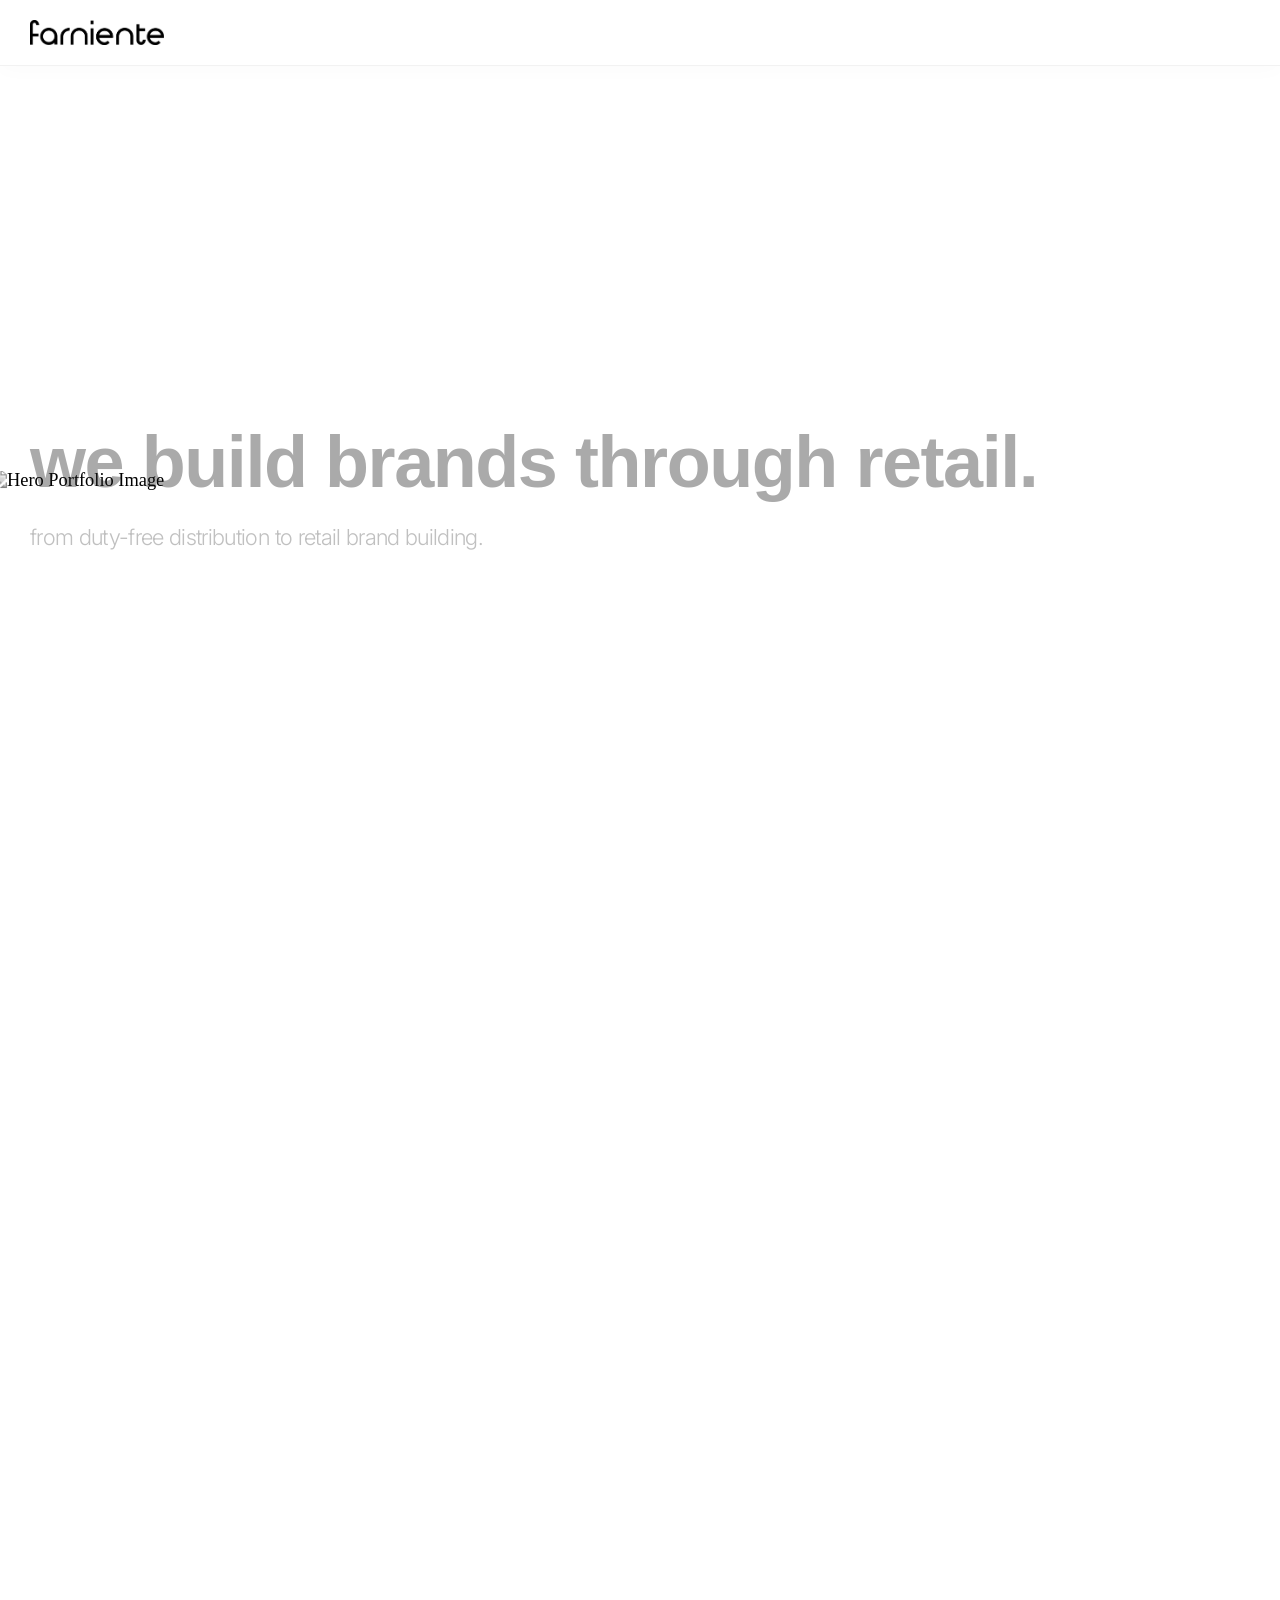
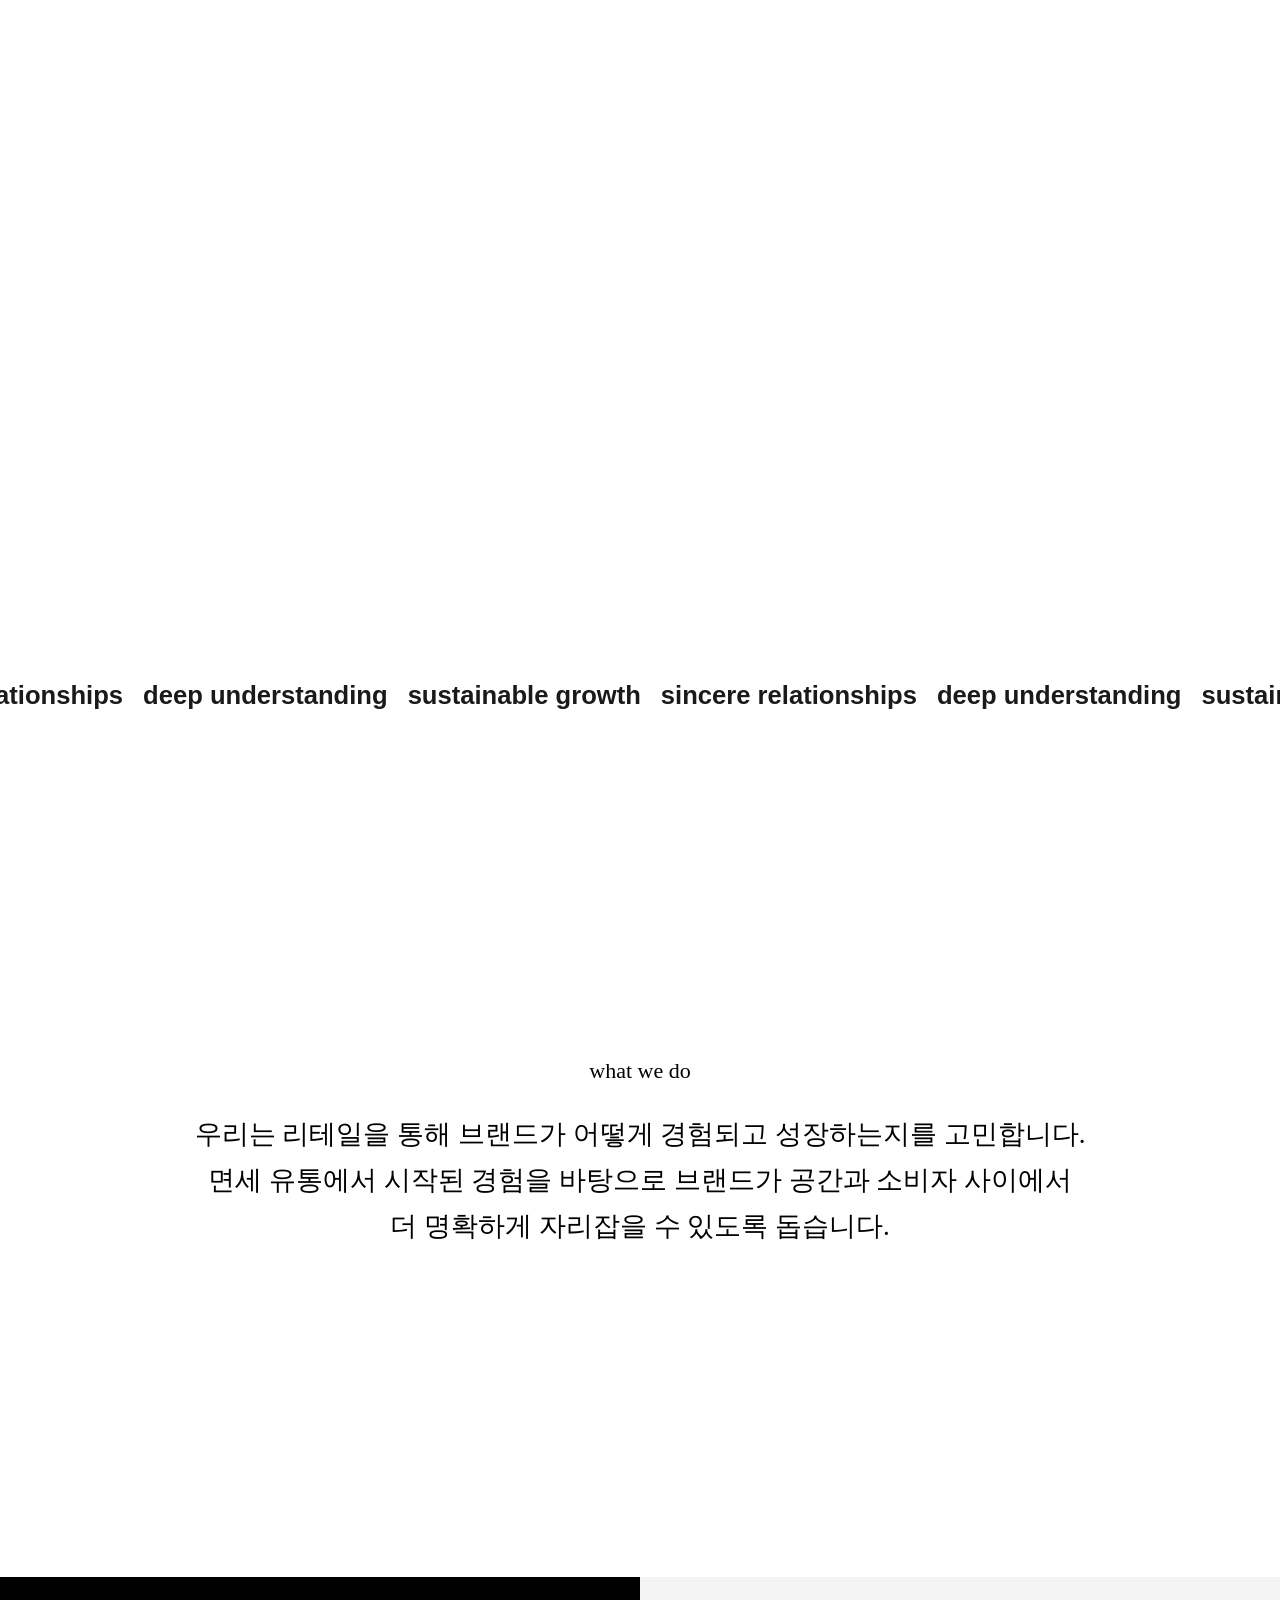
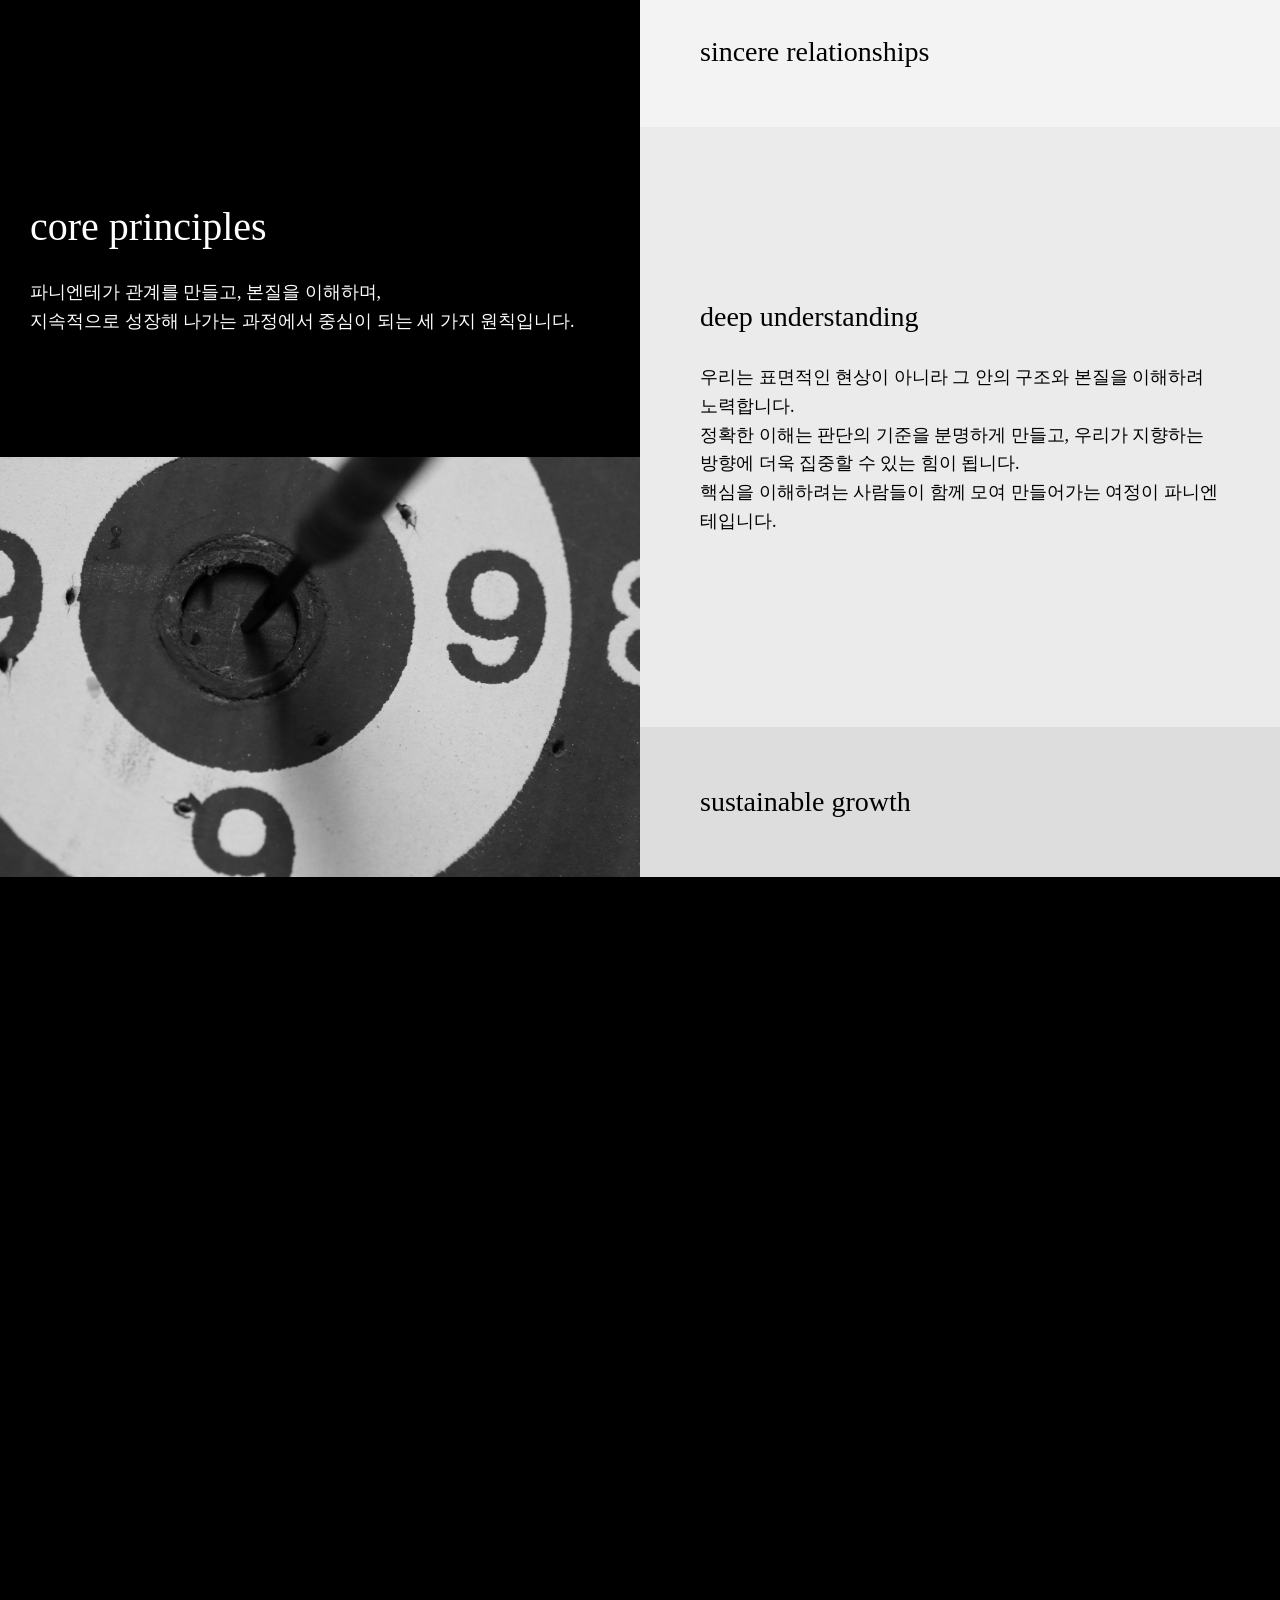
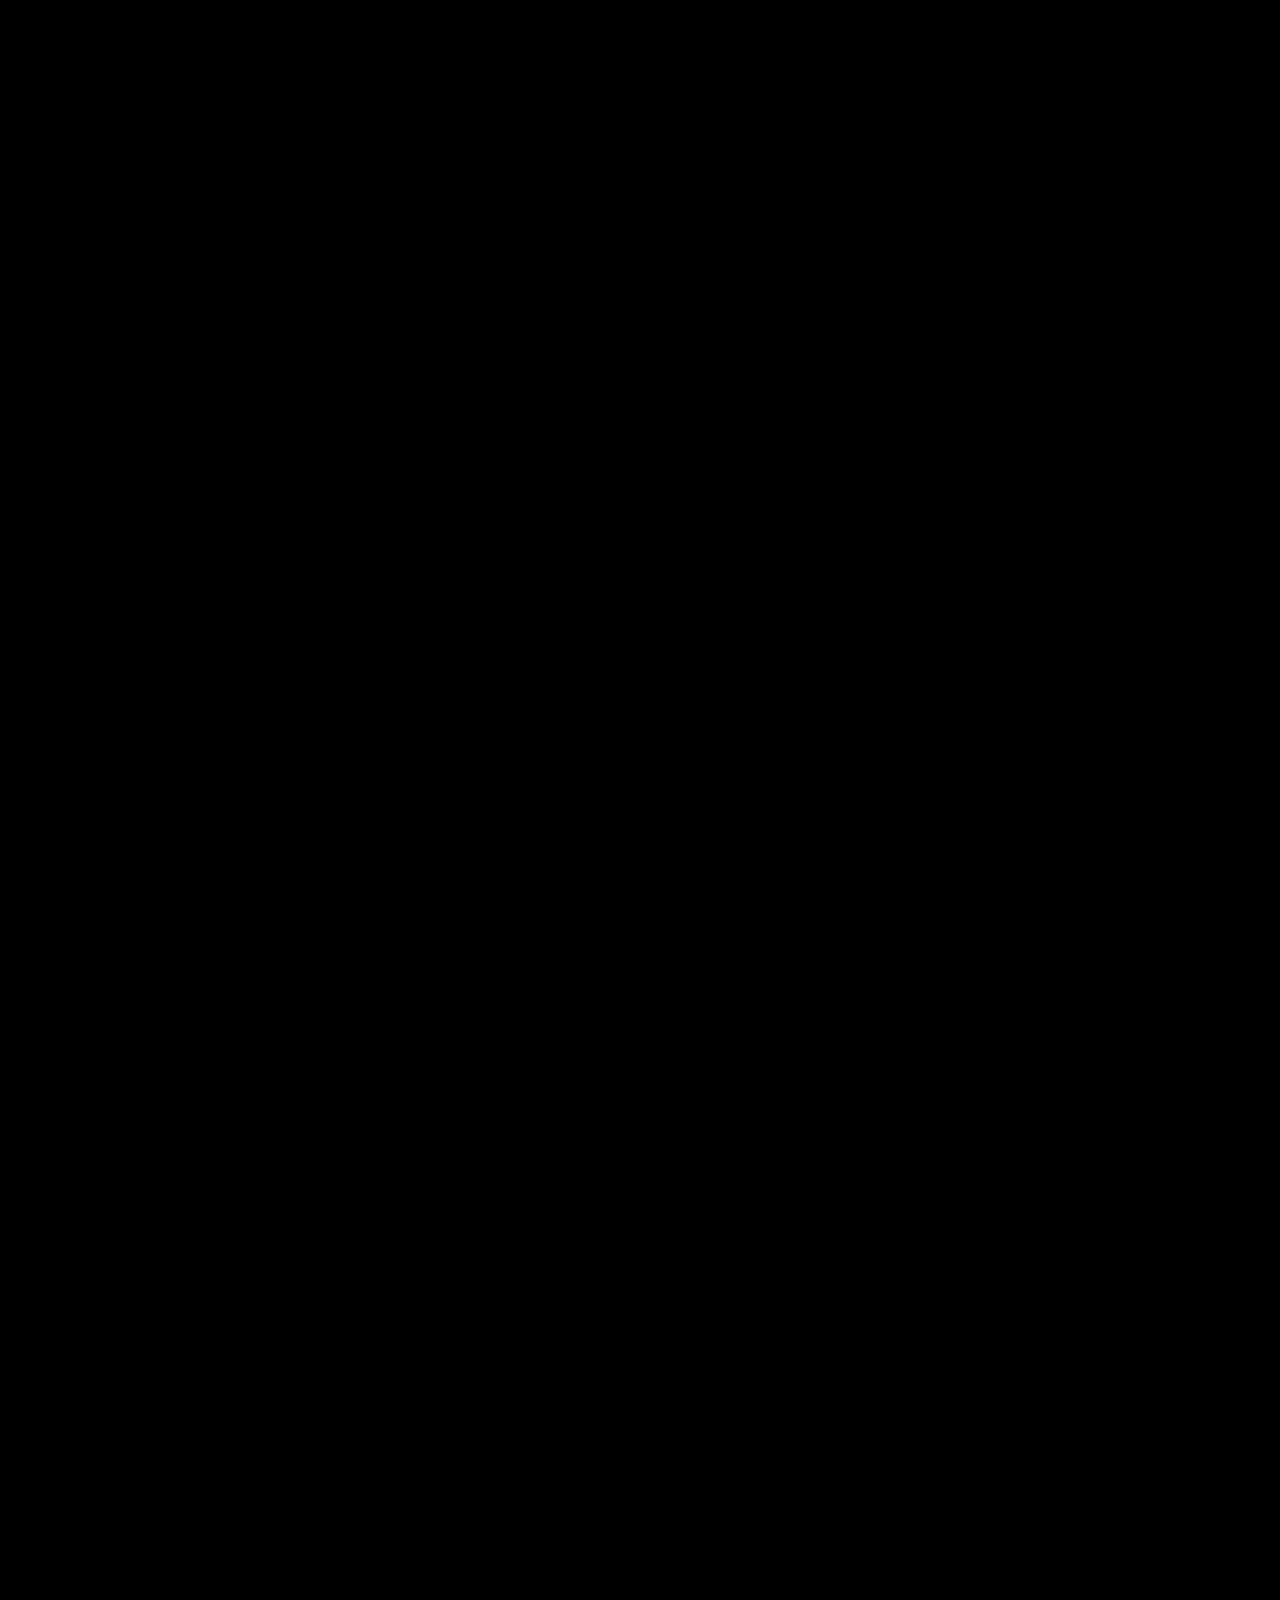
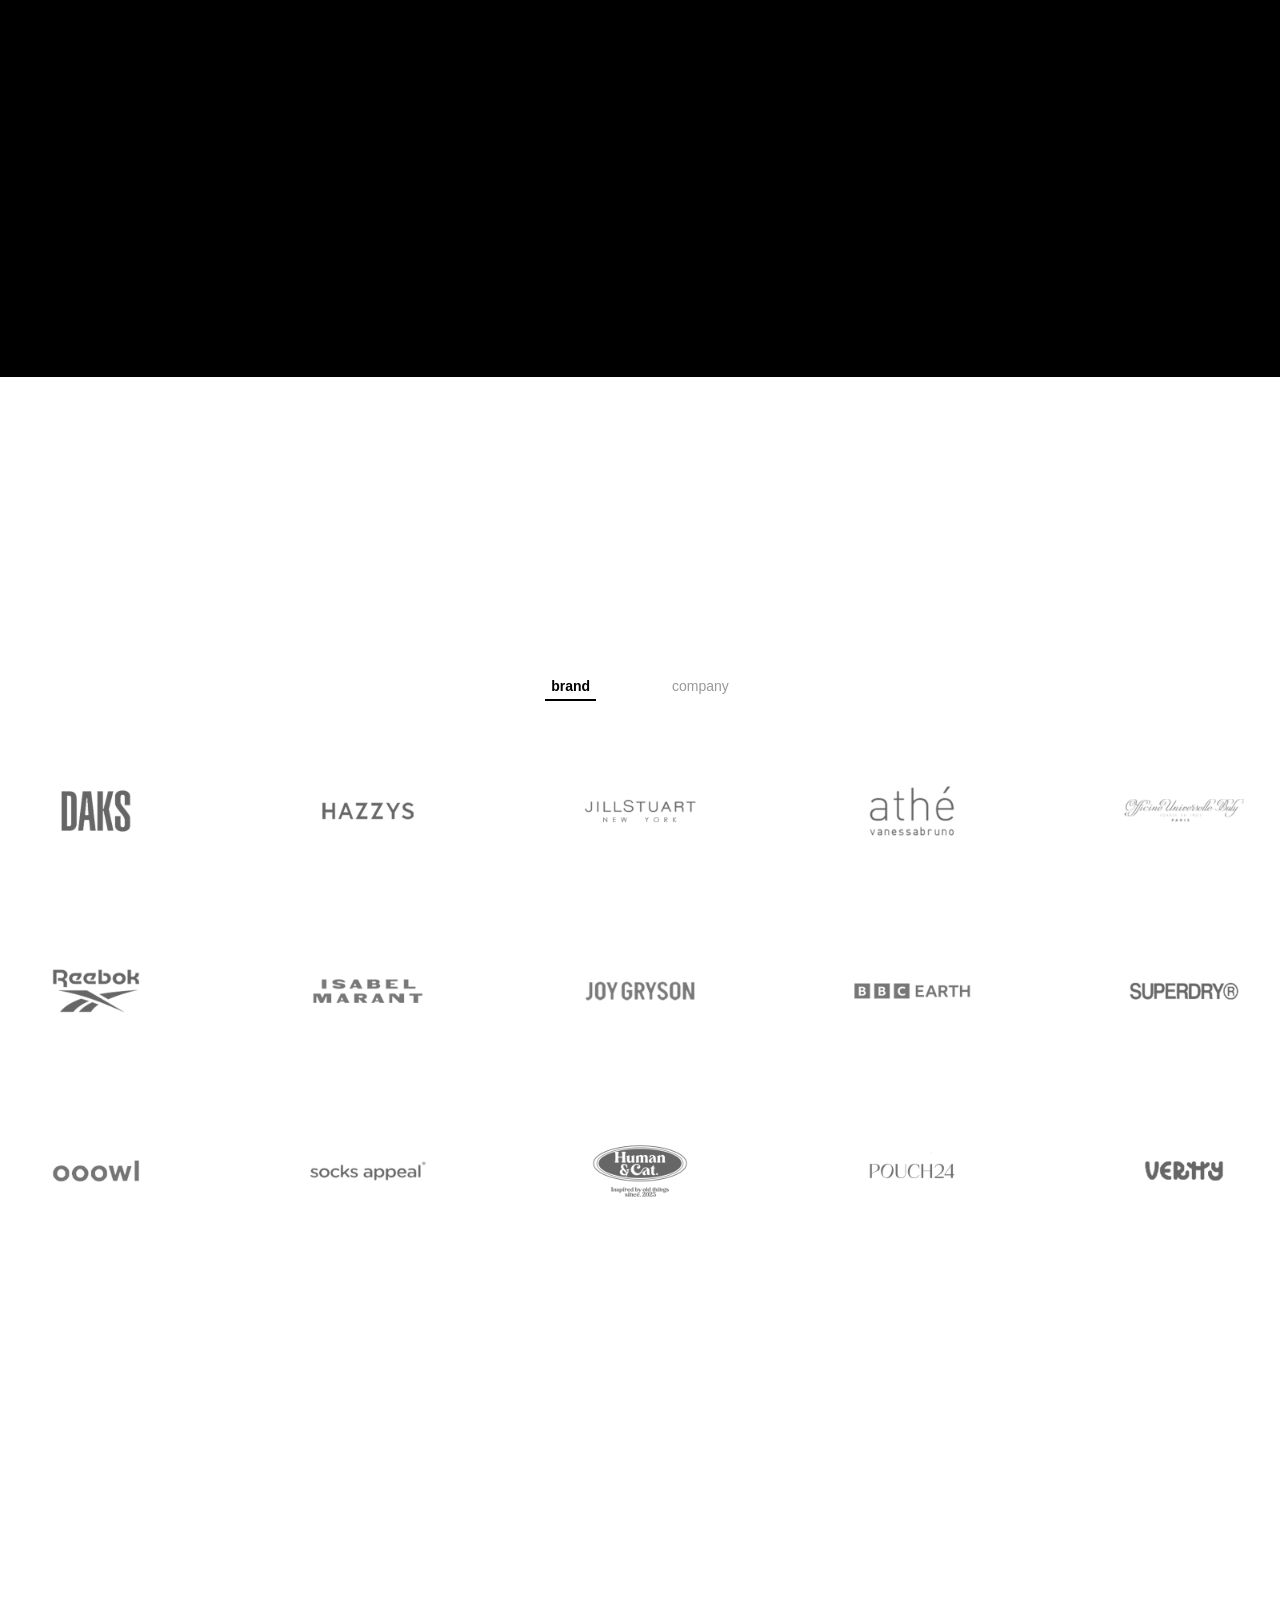
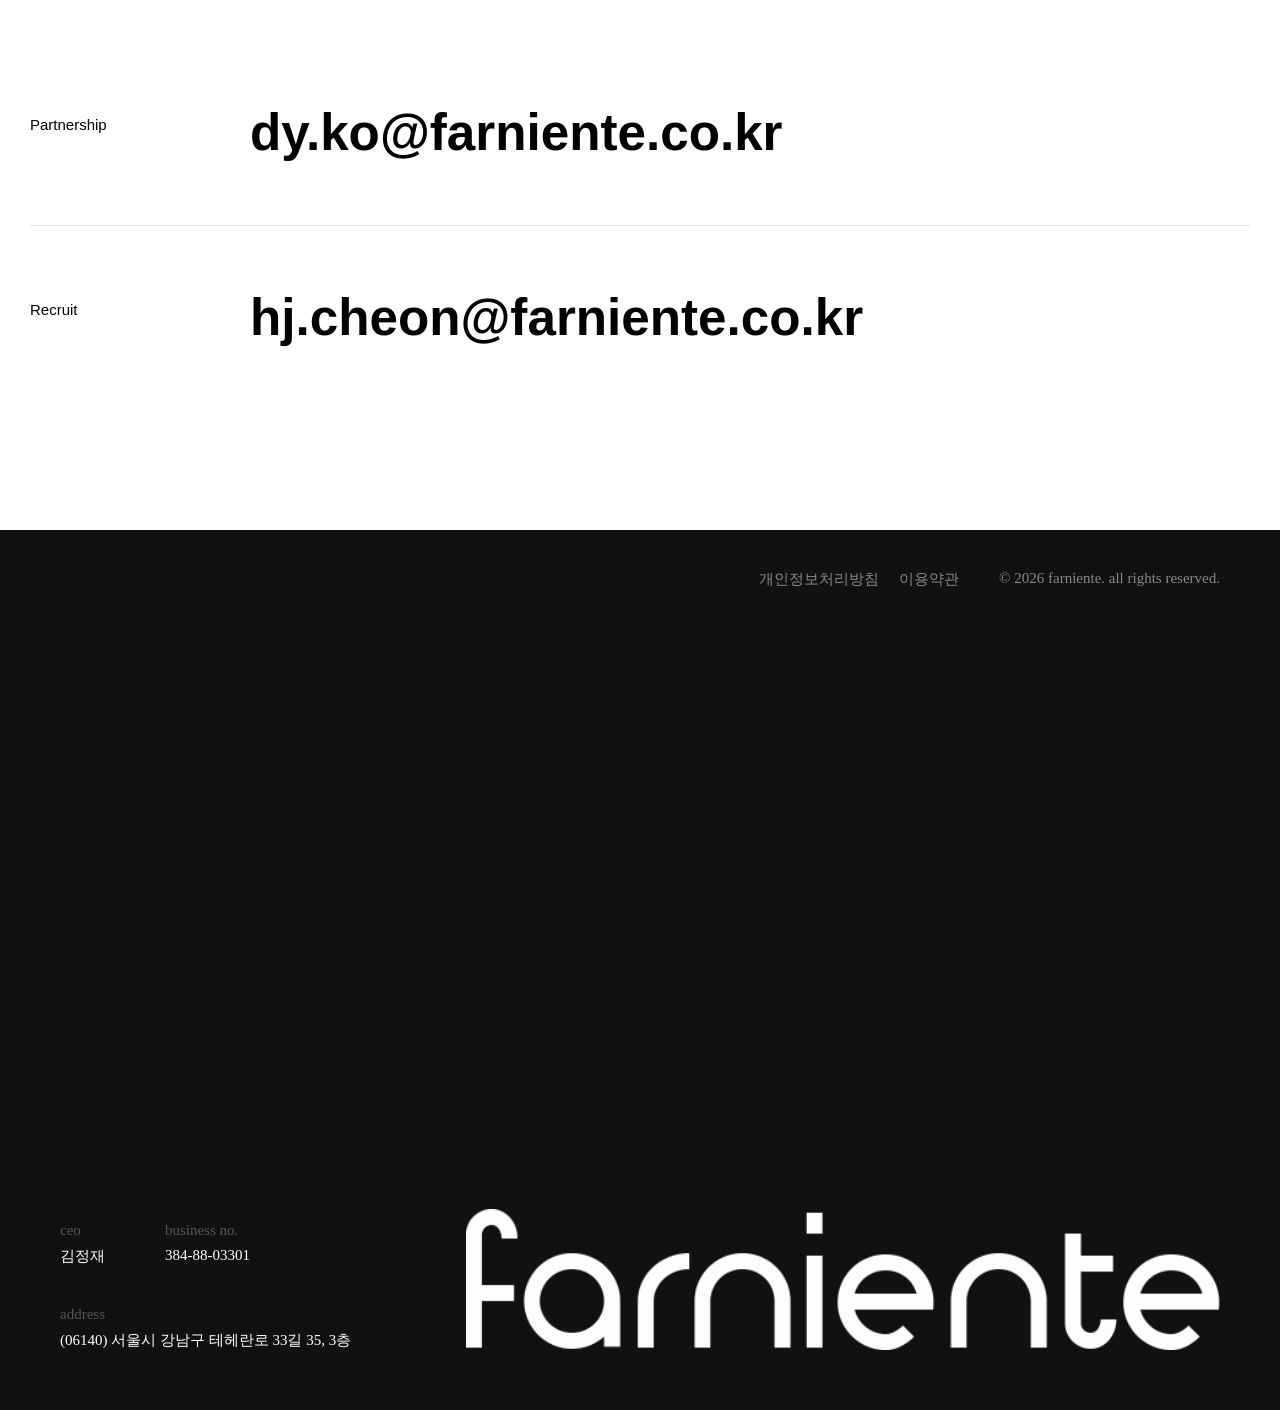
==== index.html @ 67357c7c "Add files via upload" ====
<!DOCTYPE html>
<html lang="ko">
    <head>
    <meta charset="UTF-8">
    <meta name="viewport" content="width=device-width, initial-scale=1.0">
    <title>New Project - Home</title>
    <link rel="stylesheet" href="style.css">
    <link rel="preconnect" href="https://fonts.googleapis.com">
    <link rel="preconnect" href="https://fonts.gstatic.com" crossorigin>
    <link href="https://fonts.googleapis.com/css2?family=Inter:wght@100..600&display=swap" rel="stylesheet"></head>
<body>

    <header class="main-header">
        <div class="header-inner">
            <div class="logo-area">
                <img src="logo.png" alt="Logo" class="logo-img">
            </div>
            <nav class="nav-menu">
                </nav>
        </div>
        <div class="header-bottom-line"></div>
    </header>

    <section class="hero-section">
    <div class="hero-sticky-wrapper">
        <div class="hero-text-area">
            <h1 class="hero-title">
                <span class="main-text">we build brands through retail.</span>
                <span class="sub-text">from duty-free distribution to retail brand building.</span>
            </h1>
        </div>

        <div class="hero-image-container">
            <div class="hero-image-frame">
                <img src="hero-image.1.jpg" alt="Hero Portfolio Image">
            </div>
        </div>
    </div>
</section>

<section class="vision-bridge-section">
    <div class="marquee-wrapper">
        <div class="vision-text">
            <span>sincere relationships</span>
            <span>deep understanding</span>
            <span>sustainable growth</span>
            <span>sincere relationships</span>
            <span>deep understanding</span>
            <span>sustainable growth</span>
        </div>
    </div>
</section>

<section class="whatwedo-section">
    <div class="whatwedo-inner">
        <h2 class="whatwedo-title">what we do</h2>
        <p class="whatwedo-desc">
            우리는 리테일을 통해 브랜드가 어떻게 경험되고 성장하는지를 고민합니다.<br>
            면세 유통에서 시작된 경험을 바탕으로 브랜드가 공간과 소비자 사이에서<br>
            더 명확하게 자리잡을 수 있도록 돕습니다.
        </p>
    </div>
</section>

<section class="value-section">
    <div class="value-sticky-wrapper">
        <div class="value-left">
            <div class="left-top">
                <h2 class="value-main-title">core principles</h2>
                <p class="value-main-desc">파니엔테가 관계를 만들고, 본질을 이해하며,<br>지속적으로 성장해 나가는 과정에서 중심이 되는 세 가지 원칙입니다.</p>
            </div>
            <div class="left-bottom">
                <img src="vimg01.jpg" alt="Value 01" class="value-img img-01 active">
                <img src="vimg02.jpg" alt="Value 02" class="value-img img-02">
                <img src="vimg03.jpg" alt="Value 03" class="value-img img-03">
            </div>
        </div> <div class="value-right">
            <div class="value-item item-01 active">
                <div class="card-header">
                    <span class="card-title">sincere relationships</span>
                </div>
                <div class="card-content">
                    <p class="card-desc">
                    진정성 있는 관계는 서로를 정확하게 이해할 수 있는 가장 안정적인 기반이라고 믿습니다.
                    <br>우리는 관계를 소중히 여기며, 신뢰가 자연스럽게 쌓일 수 있도록 노력합니다.
                    <br>개인과 구성원, 그리고 함께하는 모든 사람들과 진심을 다해 관계를 만들어가는 것이 파니엔테의 출발점입니다.     
                    </p>
                </div>
            </div>
            <div class="value-item item-02">
                <div class="card-header">
                    <span class="card-title">deep understanding</span>
                </div>
                <div class="card-content">
                    <p class="card-desc">
                    우리는 표면적인 현상이 아니라 그 안의 구조와 본질을 이해하려 노력합니다.
                    <br>정확한 이해는 판단의 기준을 분명하게 만들고, 우리가 지향하는 방향에 더욱 집중할 수 있는 힘이 됩니다.
                    <br>핵심을 이해하려는 사람들이 함께 모여 만들어가는 여정이 파니엔테입니다.</p>
                </div>
            </div>
            <div class="value-item item-03">
                <div class="card-header">
                    <span class="card-title">sustainable growth</span>
                </div>
                <div class="card-content">
                    <p class="card-desc"> 
                    진심을 다해 집중하는 사람들이 지속적으로 성장할 수 있는 환경을 만들어가고 있습니다.
                    <br>그렇게 쌓이는 수많은 노력과 경험들이 모여 회사의 성장을 이끌어 갑니다.
                    <br>파니엔테는 끊임없이 성장하는 작은 사회를 만들어가고 있습니다.</p>
                </div>
            </div>
        </div>
    </div>
</section>

<section class="partners-section section-container">
    <div class="partners-tabs">
        <button class="tab-btn active" data-tab="brand">brand</button>
        <button class="tab-btn" data-tab="company">company</button>
    </div>

    <div class="partners-content">
        <div class="logo-grid active" id="brand">
            <div class="logo-item"><img src="images/logo1.png" alt="logo1"></div>
            <div class="logo-item"><img src="images/logo2.png" alt="logo2"></div>
            <div class="logo-item"><img src="images/logo3.png" alt="logo3"></div>
            <div class="logo-item"><img src="images/logo4.png" alt="logo4"></div>
            <div class="logo-item"><img src="images/logo5.png" alt="logo5"></div>
            <div class="logo-item"><img src="images/logo6.png" alt="logo6"></div>
            <div class="logo-item"><img src="images/logo7.png" alt="logo7"></div>
            <div class="logo-item"><img src="images/logo8.png" alt="logo8"></div>
            <div class="logo-item"><img src="images/logo9.png" alt="logo9"></div>
            <div class="logo-item"><img src="images/logo10.png" alt="logo10"></div>
            <div class="logo-item"><img src="images/logo11.png" alt="logo11"></div>
            <div class="logo-item"><img src="images/logo12.png" alt="logo12"></div>
            <div class="logo-item"><img src="images/logo13.png" alt="logo13"></div>
            <div class="logo-item"><img src="images/logo14.png" alt="logo14"></div>
            <div class="logo-item"><img src="images/logo15.png" alt="logo15"></div>
        </div>

        <div class="logo-grid" id="company">
            <div class="logo-item"><img src="images/logo16.png" alt="logo1"></div>
            <div class="logo-item"><img src="images/logo17.png" alt="logo2"></div>
            <div class="logo-item"><img src="images/logo18.png" alt="logo3"></div>
            <div class="logo-item"><img src="images/logo19.png" alt="logo4"></div>
            <div class="logo-item"><img src="images/logo20.png" alt="logo5"></div>
            <div class="logo-item"><img src="images/logo21.png" alt="logo6"></div>
        </div>
    </div>
</section>

<section class="contact-area">
    <div class="contact-line"></div> <div class="contact-wrapper">
        <a href="mailto:dy.ko@farniente.co.kr" class="contact-item">
            <div class="contact-info">
                <span class="contact-cat">Partnership</span>
                <h2 class="contact-mail">dy.ko@farniente.co.kr</h2>
            </div>
            <span class="contact-arrow">↗</span>
        </a>

        <a href="mailto:hj.cheon@farniente.co.kr" class="contact-item">
            <div class="contact-info">
                <span class="contact-cat">Recruit</span>
                <h2 class="contact-mail">hj.cheon@farniente.co.kr</h2>
            </div>
            <span class="contact-arrow">↗</span>
        </a>
    </div>
</section>

<footer class="main-footer">
    <div class="footer-top-links">
        <div class="policy-links">
            <a href="privacy.html">개인정보처리방침</a>
            <a href="#">이용약관</a>
        </div>
        <div class="copyright">© 2026 farniente. all rights reserved.</div>
    </div>

    <div class="footer-bottom-content">
        <div class="company-info">
            <div class="info-row">
                <div class="info-item">
                    <span class="label">ceo</span>
                    <span class="value">김정재</span>
                </div>
                <div class="info-item">
                    <span class="label">business no.</span>
                    <span class="value">384-88-03301</span>
                </div>
            </div>
            <div class="info-item full">
                <span class="label">address</span>
                <span class="value">(06140) 서울시 강남구 테헤란로 33길 35, 3층</span>
            </div>
        </div>

        <div class="footer-logo-box">
            <img src="logo_white.png" alt="farniente">
        </div>
    </div>
</footer>

    <script src="script.js"></script>
</body>
</html>
---- style.css ----
@font-face {
    font-family: 'PP Neue Montreal';
    src: url('./fonts/PP_Neue_Montreal_Bold.woff2') format('woff2');
    font-style: normal;
}

:root {
    --header-height: 80px; /* 디자이너님의 상단바 실제 높이에 맞춰 조절하세요 */
}

/* 기본 설정 */
body, html {
    margin: 0;
    padding: 0;
    width: 100%;
    height: auto;
    background-color: #fff;
}

/* 상단바 전체 설정 */
.main-header {
    position: fixed;   /* 상단 고정 */
    top: 0;
    left: 0;
    width: 100%;
    z-index: 1000;
    background-color: transparent; /* 초기 상태 투명 */
}

/* 상단바 내부 정렬 */
.header-inner {
    display: flex;
    align-items: center;
    justify-content: space-between;
    padding: 20px 30px; /* 좌우 30px 여백 유지 */
    box-sizing: border-box;
}

/* 로고 배치 */
.logo-area {
    display: flex;
    align-items: center;
}

.logo-img {
    height: 25px; /* 로고 높이는 이미지에 맞춰 조절하세요 */
    display: block;
}

/* 하단 가로선 */
.header-bottom-line {
    width: 100%;
    height: 1px;
    background-color: rgba(0, 0, 0, 0.05); /* 아주 연한 선 */
}

/* 은은한 그림자 효과 */
.main-header {
    box-shadow: 0 4px 20px rgba(0, 0, 0, 0.02); /* 티 안나는 자연스러운 그림자 */
}

/* 스크롤 시 변화 (필요할 경우를 대비해 클래스만 생성) */
.main-header.scrolled {
    background-color: rgba(255, 255, 255, 0.95); /* 스크롤 시 약간 불투명하게 변하고 싶을 때 사용 */
    backdrop-filter: blur(5px); /* 뒤 배경 살짝 흐리게 */
}

/* 히어로 섹션 전체 높이 (스크롤 여유를 줌) */
.hero-section {
    height: 250vh; 
    position: relative;
    background-color: #ffffff; /* 참고 이미지와 유사한 따뜻한 베이지톤 */
}

.hero-sticky-wrapper {
    position: sticky;
    top: 0;
    height: 100vh;
    width: 100%;
    display: flex;
    flex-direction: column;
    /* 내부 요소들이 위에서부터 차곡차곡 쌓이게 합니다 */
    justify-content: flex-start; 
    padding: 0; /* 여백 때문에 비어 보일 수 있으니 일단 0으로 */
    overflow: hidden;
}

/* 문장 영역: 40% 너비, 상단바 아래 위치 */
.hero-text-area {
    position: absolute; /* 텍스트를 이미지 위에 띄웁니다 */
    top: 430px;
    left: 30px;
    width: 100%;
    z-index: 10;
}

.hero-title .main-text {
    font-family: 'PP Neue Montreal', sans-serif;
    font-size: 72px; /* 세리프는 조금 커야 맛이 납니다 */
    line-height: 1.05;
    letter-spacing: -0.02em;
    color: #1a1a1a;
   /* text-transform: uppercase;*/

}

.hero-title .main-text {
    display: block;
    font-weight: 600;
}

.hero-title .sub-text {
    font-family: 'Inter', sans-serif;
    display: block;
    font-size: 22px;
    font-weight: 300;
    line-height: 1.5;
    letter-spacing: -0.03em;
    margin-top: 20px;
    color: #555;
}

/* 이미지 컨테이너: 처음에는 아래쪽 50% 차지 */
.hero-image-container {
    width: 100%;
    height: 100vh; /* 컨테이너는 미리 100% 확보 */
    display: flex;
    align-items: flex-end; /* 이미지를 바닥에 붙여서 시작 */
    filter: grayscale(100%);
}

.hero-image-frame {
    width: 100%;
    height: 30vh; /* 시작 높이 */
    overflow: hidden;
    position: relative;
    /* 중요: 이미지가 커질 때 위로 차오르게 하기 위해 하단 고정 */
    margin-top: auto;
    transition: none; 
}

.hero-image-frame img {
    width: 100%;
    height: 100vh; /* [핵심] 이미지는 미리 100vh 높이를 가져야 프레임이 커질 때 상단이 안 빕니다 */
    object-fit: cover;
    object-position: center;
    transition: none; 
}

.vision-bridge-section {
    width: 100%;
    height: 10vh;
    display: flex;
    align-items: center;
    justify-content: center;
    background-color: #ffffff; /* 히어로 섹션과 톤을 맞춰주세요 */
    overflow: hidden;
}

.marquee-wrapper {
    width: 100%;
}

.vision-text {
    display: flex; /* 내부 span들을 가로로 나열 */
    white-space: nowrap;
    font-family: 'PP Neue Montreal', sans-serif;
    font-weight: 600;
    font-size: 2vw;
    color: #1a1a1a;
}

.vision-text span {
    padding-right: 20px; /* 문장과 문장 사이의 간격 */
}

.whatwedo-section{
    padding:300px 20px;
}

.whatwedo-inner{
    width: 100%;
    margin:0 auto;
    text-align:center;
}

.whatwedo-title{
    font-size:22px;
    font-weight: 500;
    margin-bottom: 28px;
}

.whatwedo-desc{
    font-size:27px;
    line-height:1.7;
    font-weight: 400;
}

/* 섹션 전체 높이 확보 (스크롤 할 수 있는 공간) */
.value-section {
    position: relative;
    width: 100%;
    height: 400vh; /* 스크롤 길이는 넉넉히 */
    background-color: #000;
}

.value-sticky-wrapper {
    position: sticky;
    top: 0;
    left: 0;
    width: 100%;
    height: 100vh;
    display: flex; /* 좌우 나란히 배치 */
    flex-direction: row; 
    overflow: hidden;
}

.value-left {
    width: 50%;
    height: 100%;
    display: flex;
    flex-direction: column; /* 상하 배치를 위해 column 설정 */
    padding: 0; /* 내부 영역에서 패딩을 조절하기 위해 0으로 변경 */
    background-color: #000;
    color: #fff;
}

.value-left-img {
    width: 100%;
    height: 100%;
    object-fit: cover; /* 이미지가 영역에 맞게 꽉 차도록 설정 */
    display: block;
}

.left-top {
    flex: 1; /* 상하 비율 조절 (예: 1:1) */
    display: flex;
    flex-direction: column;
    justify-content: center;
    padding: 30px; /* 기존 좌측 패딩 유지 */
    background-color: #000;
}

.left-bottom {
    flex: 1; /* 상하 비율 조절 */
    width: 100%;
    height: 100%;
    position: relative;
    overflow: hidden;
}

.value-img {
    position: absolute;
    top: 0;
    left: 0;
    width: 100%;
    height: 100%;
    object-fit: cover;
    opacity: 0; /* 기본적으로 안 보임 */
    transition: opacity 0.6s ease; /* 이미지가 바뀔 때 부드럽게 페이드 */
    filter: grayscale(100%);
}

.value-img.active {
    opacity: 1; /* 활성화된 이미지만 보임 */
}

.value-main-title{
font-size: 40px;
font-weight: 400;
margin-bottom: 10px;
position: relative;
top: 45px;
}

.value-main-desc{
    font-size: 18px;
    line-height: 1.6;
    font-weight: 400;
    position: relative;
    top: 45px;
}

.value-right {
    width: 50%;
    height: 100%;
    display: flex;
    flex-direction: column; /* 3단 쌓기 */
}

.value-item {
    flex: 1;
    display: flex;
    flex-direction: column;
    justify-content: center;
    padding: 0 60px;
    transition: flex 0.7s cubic-bezier(0.2, 1, 0.3, 1);
}

.value-item.active {
    flex: 4; /* 활성화 시 확 커짐 */
}

/* 숫자와 타이틀 가로 배치 */
.card-header {
    display: flex;
    align-items: baseline;
    gap: 15px;
}

.card-title { font-size: 28px; font-weight: 500; font-family: 'PP Neue Montreal'; }

.card-desc {
font-size: 18px;
line-height: 1.6;
font-weight: 300;
margin-top: 10px;
}

.card-content {
    opacity: 0;
    max-height: 0;
    overflow: hidden;
    transition: all 0.5s ease;
}

.value-item.active .card-content {
    opacity: 1;
    max-height: 200px;
    margin-top: 20px;
}

.item-01 { background-color: #f3F3F3; }
.item-02 { background-color: #ebebeb; }
.item-03 { background-color: #dddddd; }

/*파트너십 섹션*/
.partners-section {
    padding: 300px 0;
    text-align: center;
}

/* 탭 메뉴 스타일 */
.partners-tabs {
    margin-bottom: 60px;
    display: flex;
    justify-content: center;
    gap: 70px;
}

.tab-btn {
    background: none;
    border: none;
    font-size: 14px;
    color: #999;
    cursor: pointer;
    padding-bottom: 5px;
    border-bottom: 2px solid transparent;
    transition: all 0.3s ease;
}

.tab-btn.active {
    color: #000;
    border-bottom: 2px solid #000;
    font-weight: 600;
}

/* 로고 그리드 (1줄에 5개) */
.logo-grid {
    display: none; /* 기본 숨김 */
    grid-template-columns: repeat(5, 1fr);
    gap: 80px;
    align-items: center;
}

.logo-grid.active {
    display: grid; /* 활성화 시 노출 */
}

.logo-item {
    display: flex;
    justify-content: center;
    align-items: center;
    height: 100px;
}

.logo-item img {
    max-width: 120px;
    height: auto;
    /* 흑백 필터 적용 */
    filter: grayscale(100%);
    opacity: 0.6;
    transition: all 0.4s ease;
}

/* 마우스 올리면 컬러로 변경 */
.logo-item img:hover {
    filter: grayscale(0%);
    opacity: 1;
}


/* 문의섹션 전체 컨테이너 */
.contact-area {
    padding: 120px 30px;
    background-color: var(--bg-color);
}

.contact-wrapper {
    display: flex;
    flex-direction: column;
}

.contact-item {
    display: flex;
    align-items: center;
    padding: 60px 0;
    text-decoration: none;
    color: var(--text-color);
    position: relative;
    transition: all 0.5s cubic-bezier(0.19, 1, 0.22, 1);
}

.contact-item:first-child {
    border-bottom: 1px solid rgba(0,0,0,0.1);
}

/* 호버 시 텍스트만 살짝 오른쪽으로 밀리게 */
.contact-item:hover {
    padding-left: 40px;
}

/* 호버 시 배경색이 아래서 위로 차오르는 효과를 원하시면 추가 */
.contact-item::before {
    content: '';
    position: absolute;
    bottom: 0; left: 0; width: 100%; height: 0;
    background-color: #000;
    z-index: -1;
    transition: height 0.4s ease;
}
.contact-item:hover::before { height: 100%; }
.contact-item:hover { color: #fff; }


.contact-info {
    display: flex;
    align-items: baseline; /* 라벨과 이메일 한 줄 배치 */
    gap: 120px;
    flex-grow: 1;
}

.contact-cat {
    font-family: 'Instrument Sans', sans-serif;
    font-size: 15px;
    font-weight: 500;
    display: inline-block; /* 너비를 먹이기 위해 설정 */
    width: 100px;
    transform: translateY(-20px);
}

.contact-mail {
    font-family: 'Instrument Sans', sans-serif;
    font-size: 4vw; /* 시원한 크기 */
    font-weight: 700;
    margin: 0;
}

.contact-arrow {
    font-size: 3rem;
    font-weight: 200;
    opacity: 0;
    transition: opacity 0.3s, transform 0.3s;
}
.contact-item:hover .contact-arrow {
    opacity: 1;
    transform: translate(10px, -10px);
}


/*푸터푸터푸터*/
.main-footer {
    background-color: #111; /* 시안의 짙은 그레이/블랙 톤 */
    color: #fff;
    padding: 40px 60px 60px; /* 시안처럼 하단 여백을 많이 줌 */
    position: relative;
    z-index: 9999;
    overflow: hidden;
    display: flex;
    flex-direction: column;
    justify-content: space-between;
    min-height: 880px; /* 공간 확보 */
    box-sizing: border-box;
}

/* 1. 우측 상단 영역 */
.footer-top-links {
    display: flex;
    justify-content: flex-end; /* 오른쪽 정렬 */
    gap: 40px;
    font-size: 15px;
    color: #888;
}

.policy-links {
    display: flex;
    gap: 20px;
}

.policy-links a {
    color: #888;
    text-decoration: none;
}

/* 2. 하단 메인 영역 */
.footer-bottom-content {
    display: flex;
    justify-content: space-between;
    align-items: flex-end; /* 바닥에 딱 붙임 */
}

/* 왼쪽 정보 텍스트 */
.company-info {
    display: flex;
    flex-direction: column;
    gap: 40px;
}

.info-row {
    display: flex;
    gap: 60px;
}

.info-item {
    display: flex;
    flex-direction: column;
    gap: 8px;
}

.info-item .label {
    font-size: 15px;
    color: #555;
    text-transform: lowercase;
}

.info-item .value {
    font-size: 15px;
    font-weight: 500;
}

/* 로고 이미지 (우하단 쏠림) */
.footer-logo-box {
    width: 65%; /* 로고가 차지하는 비중 */
    text-align: right;
}

.footer-logo-box img {
    width: 100%;
    max-width: 900px; /* 로고 크기는 프로젝트에 맞춰 조절 */
    display: block;
    margin-left: auto;
}
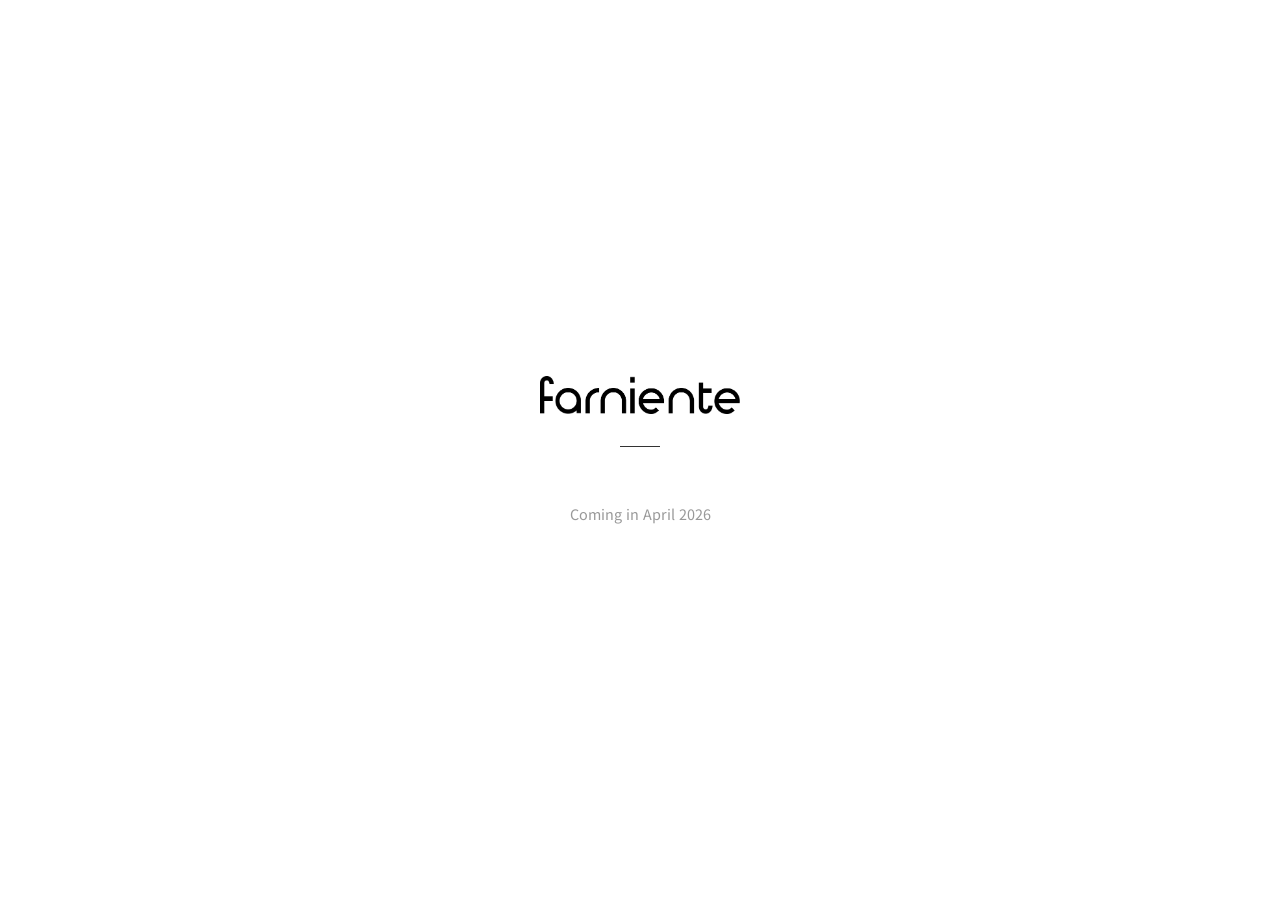
==== commit 4ec54458: "Add files via upload 리오픈화면" ====
--- a/index.html
+++ b/index.html
@@ -1,206 +1,22 @@
 <!DOCTYPE html>
 <html lang="ko">
-    <head>
+<head>
     <meta charset="UTF-8">
     <meta name="viewport" content="width=device-width, initial-scale=1.0">
-    <title>New Project - Home</title>
+    <title>Farniente | Coming Soon</title>
+    <link href="https://fonts.googleapis.com/css2?family=Noto+Sans+KR:wght@300;400&display=swap" rel="stylesheet">
     <link rel="stylesheet" href="style.css">
-    <link rel="preconnect" href="https://fonts.googleapis.com">
-    <link rel="preconnect" href="https://fonts.gstatic.com" crossorigin>
-    <link href="https://fonts.googleapis.com/css2?family=Inter:wght@100..600&display=swap" rel="stylesheet"></head>
+</head>
 <body>
 
-    <header class="main-header">
-        <div class="header-inner">
-            <div class="logo-area">
-                <img src="logo.png" alt="Logo" class="logo-img">
-            </div>
-            <nav class="nav-menu">
-                </nav>
+    <div class="container">
+        <div class="logo-wrapper">
+            <img src="logo.png" alt="Farniente Logo" class="logo-image">
         </div>
-        <div class="header-bottom-line"></div>
-    </header>
-
-    <section class="hero-section">
-    <div class="hero-sticky-wrapper">
-        <div class="hero-text-area">
-            <h1 class="hero-title">
-                <span class="main-text">we build brands through retail.</span>
-                <span class="sub-text">from duty-free distribution to retail brand building.</span>
-            </h1>
-        </div>
-
-        <div class="hero-image-container">
-            <div class="hero-image-frame">
-                <img src="hero-image.1.jpg" alt="Hero Portfolio Image">
-            </div>
-        </div>
+        
+        <div class="line"></div>
+        <div class="date">Coming in April 2026</div>
     </div>
-</section>
-
-<section class="vision-bridge-section">
-    <div class="marquee-wrapper">
-        <div class="vision-text">
-            <span>sincere relationships</span>
-            <span>deep understanding</span>
-            <span>sustainable growth</span>
-            <span>sincere relationships</span>
-            <span>deep understanding</span>
-            <span>sustainable growth</span>
-        </div>
-    </div>
-</section>
-
-<section class="whatwedo-section">
-    <div class="whatwedo-inner">
-        <h2 class="whatwedo-title">what we do</h2>
-        <p class="whatwedo-desc">
-            우리는 리테일을 통해 브랜드가 어떻게 경험되고 성장하는지를 고민합니다.<br>
-            면세 유통에서 시작된 경험을 바탕으로 브랜드가 공간과 소비자 사이에서<br>
-            더 명확하게 자리잡을 수 있도록 돕습니다.
-        </p>
-    </div>
-</section>
-
-<section class="value-section">
-    <div class="value-sticky-wrapper">
-        <div class="value-left">
-            <div class="left-top">
-                <h2 class="value-main-title">core principles</h2>
-                <p class="value-main-desc">파니엔테가 관계를 만들고, 본질을 이해하며,<br>지속적으로 성장해 나가는 과정에서 중심이 되는 세 가지 원칙입니다.</p>
-            </div>
-            <div class="left-bottom">
-                <img src="vimg01.jpg" alt="Value 01" class="value-img img-01 active">
-                <img src="vimg02.jpg" alt="Value 02" class="value-img img-02">
-                <img src="vimg03.jpg" alt="Value 03" class="value-img img-03">
-            </div>
-        </div> <div class="value-right">
-            <div class="value-item item-01 active">
-                <div class="card-header">
-                    <span class="card-title">sincere relationships</span>
-                </div>
-                <div class="card-content">
-                    <p class="card-desc">
-                    진정성 있는 관계는 서로를 정확하게 이해할 수 있는 가장 안정적인 기반이라고 믿습니다.
-                    <br>우리는 관계를 소중히 여기며, 신뢰가 자연스럽게 쌓일 수 있도록 노력합니다.
-                    <br>개인과 구성원, 그리고 함께하는 모든 사람들과 진심을 다해 관계를 만들어가는 것이 파니엔테의 출발점입니다.     
-                    </p>
-                </div>
-            </div>
-            <div class="value-item item-02">
-                <div class="card-header">
-                    <span class="card-title">deep understanding</span>
-                </div>
-                <div class="card-content">
-                    <p class="card-desc">
-                    우리는 표면적인 현상이 아니라 그 안의 구조와 본질을 이해하려 노력합니다.
-                    <br>정확한 이해는 판단의 기준을 분명하게 만들고, 우리가 지향하는 방향에 더욱 집중할 수 있는 힘이 됩니다.
-                    <br>핵심을 이해하려는 사람들이 함께 모여 만들어가는 여정이 파니엔테입니다.</p>
-                </div>
-            </div>
-            <div class="value-item item-03">
-                <div class="card-header">
-                    <span class="card-title">sustainable growth</span>
-                </div>
-                <div class="card-content">
-                    <p class="card-desc"> 
-                    진심을 다해 집중하는 사람들이 지속적으로 성장할 수 있는 환경을 만들어가고 있습니다.
-                    <br>그렇게 쌓이는 수많은 노력과 경험들이 모여 회사의 성장을 이끌어 갑니다.
-                    <br>파니엔테는 끊임없이 성장하는 작은 사회를 만들어가고 있습니다.</p>
-                </div>
-            </div>
-        </div>
-    </div>
-</section>
-
-<section class="partners-section section-container">
-    <div class="partners-tabs">
-        <button class="tab-btn active" data-tab="brand">brand</button>
-        <button class="tab-btn" data-tab="company">company</button>
-    </div>
-
-    <div class="partners-content">
-        <div class="logo-grid active" id="brand">
-            <div class="logo-item"><img src="images/logo1.png" alt="logo1"></div>
-            <div class="logo-item"><img src="images/logo2.png" alt="logo2"></div>
-            <div class="logo-item"><img src="images/logo3.png" alt="logo3"></div>
-            <div class="logo-item"><img src="images/logo4.png" alt="logo4"></div>
-            <div class="logo-item"><img src="images/logo5.png" alt="logo5"></div>
-            <div class="logo-item"><img src="images/logo6.png" alt="logo6"></div>
-            <div class="logo-item"><img src="images/logo7.png" alt="logo7"></div>
-            <div class="logo-item"><img src="images/logo8.png" alt="logo8"></div>
-            <div class="logo-item"><img src="images/logo9.png" alt="logo9"></div>
-            <div class="logo-item"><img src="images/logo10.png" alt="logo10"></div>
-            <div class="logo-item"><img src="images/logo11.png" alt="logo11"></div>
-            <div class="logo-item"><img src="images/logo12.png" alt="logo12"></div>
-            <div class="logo-item"><img src="images/logo13.png" alt="logo13"></div>
-            <div class="logo-item"><img src="images/logo14.png" alt="logo14"></div>
-            <div class="logo-item"><img src="images/logo15.png" alt="logo15"></div>
-        </div>
-
-        <div class="logo-grid" id="company">
-            <div class="logo-item"><img src="images/logo16.png" alt="logo1"></div>
-            <div class="logo-item"><img src="images/logo17.png" alt="logo2"></div>
-            <div class="logo-item"><img src="images/logo18.png" alt="logo3"></div>
-            <div class="logo-item"><img src="images/logo19.png" alt="logo4"></div>
-            <div class="logo-item"><img src="images/logo20.png" alt="logo5"></div>
-            <div class="logo-item"><img src="images/logo21.png" alt="logo6"></div>
-        </div>
-    </div>
-</section>
-
-<section class="contact-area">
-    <div class="contact-line"></div> <div class="contact-wrapper">
-        <a href="mailto:dy.ko@farniente.co.kr" class="contact-item">
-            <div class="contact-info">
-                <span class="contact-cat">Partnership</span>
-                <h2 class="contact-mail">dy.ko@farniente.co.kr</h2>
-            </div>
-            <span class="contact-arrow">↗</span>
-        </a>
-
-        <a href="mailto:hj.cheon@farniente.co.kr" class="contact-item">
-            <div class="contact-info">
-                <span class="contact-cat">Recruit</span>
-                <h2 class="contact-mail">hj.cheon@farniente.co.kr</h2>
-            </div>
-            <span class="contact-arrow">↗</span>
-        </a>
-    </div>
-</section>
-
-<footer class="main-footer">
-    <div class="footer-top-links">
-        <div class="policy-links">
-            <a href="privacy.html">개인정보처리방침</a>
-            <a href="#">이용약관</a>
-        </div>
-        <div class="copyright">© 2026 farniente. all rights reserved.</div>
-    </div>
-
-    <div class="footer-bottom-content">
-        <div class="company-info">
-            <div class="info-row">
-                <div class="info-item">
-                    <span class="label">ceo</span>
-                    <span class="value">김정재</span>
-                </div>
-                <div class="info-item">
-                    <span class="label">business no.</span>
-                    <span class="value">384-88-03301</span>
-                </div>
-            </div>
-            <div class="info-item full">
-                <span class="label">address</span>
-                <span class="value">(06140) 서울시 강남구 테헤란로 33길 35, 3층</span>
-            </div>
-        </div>
-
-        <div class="footer-logo-box">
-            <img src="logo_white.png" alt="farniente">
-        </div>
-    </div>
-</footer>
 
     <script src="script.js"></script>
 </body>
--- a/style.css
+++ b/style.css
@@ -1,562 +1,45 @@
-@font-face {
-    font-family: 'PP Neue Montreal';
-    src: url('./fonts/PP_Neue_Montreal_Bold.woff2') format('woff2');
-    font-style: normal;
-}
+/* 기본 초기화 */
+* { margin: 0; padding: 0; box-sizing: border-box; }
 
-:root {
-    --header-height: 80px; /* 디자이너님의 상단바 실제 높이에 맞춰 조절하세요 */
-}
-
-/* 기본 설정 */
-body, html {
-    margin: 0;
-    padding: 0;
-    width: 100%;
-    height: auto;
-    background-color: #fff;
-}
-
-/* 상단바 전체 설정 */
-.main-header {
-    position: fixed;   /* 상단 고정 */
-    top: 0;
-    left: 0;
-    width: 100%;
-    z-index: 1000;
-    background-color: transparent; /* 초기 상태 투명 */
-}
-
-/* 상단바 내부 정렬 */
-.header-inner {
+body {
+    background-color: #ffffff;
+    color: #333;
+    font-family: 'Noto Sans KR', sans-serif;
     display: flex;
+    justify-content: center;
     align-items: center;
-    justify-content: space-between;
-    padding: 20px 30px; /* 좌우 30px 여백 유지 */
-    box-sizing: border-box;
-}
-
-/* 로고 배치 */
-.logo-area {
-    display: flex;
-    align-items: center;
-}
-
-.logo-img {
-    height: 25px; /* 로고 높이는 이미지에 맞춰 조절하세요 */
-    display: block;
-}
-
-/* 하단 가로선 */
-.header-bottom-line {
-    width: 100%;
-    height: 1px;
-    background-color: rgba(0, 0, 0, 0.05); /* 아주 연한 선 */
-}
-
-/* 은은한 그림자 효과 */
-.main-header {
-    box-shadow: 0 4px 20px rgba(0, 0, 0, 0.02); /* 티 안나는 자연스러운 그림자 */
-}
-
-/* 스크롤 시 변화 (필요할 경우를 대비해 클래스만 생성) */
-.main-header.scrolled {
-    background-color: rgba(255, 255, 255, 0.95); /* 스크롤 시 약간 불투명하게 변하고 싶을 때 사용 */
-    backdrop-filter: blur(5px); /* 뒤 배경 살짝 흐리게 */
-}
-
-/* 히어로 섹션 전체 높이 (스크롤 여유를 줌) */
-.hero-section {
-    height: 250vh; 
-    position: relative;
-    background-color: #ffffff; /* 참고 이미지와 유사한 따뜻한 베이지톤 */
-}
-
-.hero-sticky-wrapper {
-    position: sticky;
-    top: 0;
     height: 100vh;
-    width: 100%;
-    display: flex;
-    flex-direction: column;
-    /* 내부 요소들이 위에서부터 차곡차곡 쌓이게 합니다 */
-    justify-content: flex-start; 
-    padding: 0; /* 여백 때문에 비어 보일 수 있으니 일단 0으로 */
     overflow: hidden;
 }
 
-/* 문장 영역: 40% 너비, 상단바 아래 위치 */
-.hero-text-area {
-    position: absolute; /* 텍스트를 이미지 위에 띄웁니다 */
-    top: 430px;
-    left: 30px;
-    width: 100%;
-    z-index: 10;
+.container {
+    text-align: center;
+    padding: 20px;
 }
 
-.hero-title .main-text {
-    font-family: 'PP Neue Montreal', sans-serif;
-    font-size: 72px; /* 세리프는 조금 커야 맛이 납니다 */
-    line-height: 1.05;
-    letter-spacing: -0.02em;
-    color: #1a1a1a;
-   /* text-transform: uppercase;*/
-
+/* 로고 스타일 */
+.logo-wrapper {
+    margin-bottom: 2rem;
 }
 
-.hero-title .main-text {
+.logo-image {
+    max-width: 200px; /* 로고 크기가 작으면 이 숫자를 키우세요 */
+    height: auto;
     display: block;
-    font-weight: 600;
+    margin: 0 auto;
 }
 
-.hero-title .sub-text {
-    font-family: 'Inter', sans-serif;
-    display: block;
-    font-size: 22px;
-    font-weight: 300;
-    line-height: 1.5;
-    letter-spacing: -0.03em;
-    margin-top: 20px;
-    color: #555;
+/* 중앙 선 */
+.line {
+    width: 40px;
+    height: 1px;
+    background-color: #333;
+    margin: 0 auto 2.5rem;
 }
 
-/* 이미지 컨테이너: 처음에는 아래쪽 50% 차지 */
-.hero-image-container {
-    width: 100%;
-    height: 100vh; /* 컨테이너는 미리 100% 확보 */
-    display: flex;
-    align-items: flex-end; /* 이미지를 바닥에 붙여서 시작 */
-    filter: grayscale(100%);
-}
-
-.hero-image-frame {
-    width: 100%;
-    height: 30vh; /* 시작 높이 */
-    overflow: hidden;
-    position: relative;
-    /* 중요: 이미지가 커질 때 위로 차오르게 하기 위해 하단 고정 */
-    margin-top: auto;
-    transition: none; 
-}
-
-.hero-image-frame img {
-    width: 100%;
-    height: 100vh; /* [핵심] 이미지는 미리 100vh 높이를 가져야 프레임이 커질 때 상단이 안 빕니다 */
-    object-fit: cover;
-    object-position: center;
-    transition: none; 
-}
-
-.vision-bridge-section {
-    width: 100%;
-    height: 10vh;
-    display: flex;
-    align-items: center;
-    justify-content: center;
-    background-color: #ffffff; /* 히어로 섹션과 톤을 맞춰주세요 */
-    overflow: hidden;
-}
-
-.marquee-wrapper {
-    width: 100%;
-}
-
-.vision-text {
-    display: flex; /* 내부 span들을 가로로 나열 */
-    white-space: nowrap;
-    font-family: 'PP Neue Montreal', sans-serif;
-    font-weight: 600;
-    font-size: 2vw;
-    color: #1a1a1a;
-}
-
-.vision-text span {
-    padding-right: 20px; /* 문장과 문장 사이의 간격 */
-}
-
-.whatwedo-section{
-    padding:300px 20px;
-}
-
-.whatwedo-inner{
-    width: 100%;
-    margin:0 auto;
-    text-align:center;
-}
-
-.whatwedo-title{
-    font-size:22px;
-    font-weight: 500;
-    margin-bottom: 28px;
-}
-
-.whatwedo-desc{
-    font-size:27px;
-    line-height:1.7;
-    font-weight: 400;
-}
-
-/* 섹션 전체 높이 확보 (스크롤 할 수 있는 공간) */
-.value-section {
-    position: relative;
-    width: 100%;
-    height: 400vh; /* 스크롤 길이는 넉넉히 */
-    background-color: #000;
-}
-
-.value-sticky-wrapper {
-    position: sticky;
-    top: 0;
-    left: 0;
-    width: 100%;
-    height: 100vh;
-    display: flex; /* 좌우 나란히 배치 */
-    flex-direction: row; 
-    overflow: hidden;
-}
-
-.value-left {
-    width: 50%;
-    height: 100%;
-    display: flex;
-    flex-direction: column; /* 상하 배치를 위해 column 설정 */
-    padding: 0; /* 내부 영역에서 패딩을 조절하기 위해 0으로 변경 */
-    background-color: #000;
-    color: #fff;
-}
-
-.value-left-img {
-    width: 100%;
-    height: 100%;
-    object-fit: cover; /* 이미지가 영역에 맞게 꽉 차도록 설정 */
-    display: block;
-}
-
-.left-top {
-    flex: 1; /* 상하 비율 조절 (예: 1:1) */
-    display: flex;
-    flex-direction: column;
-    justify-content: center;
-    padding: 30px; /* 기존 좌측 패딩 유지 */
-    background-color: #000;
-}
-
-.left-bottom {
-    flex: 1; /* 상하 비율 조절 */
-    width: 100%;
-    height: 100%;
-    position: relative;
-    overflow: hidden;
-}
-
-.value-img {
-    position: absolute;
-    top: 0;
-    left: 0;
-    width: 100%;
-    height: 100%;
-    object-fit: cover;
-    opacity: 0; /* 기본적으로 안 보임 */
-    transition: opacity 0.6s ease; /* 이미지가 바뀔 때 부드럽게 페이드 */
-    filter: grayscale(100%);
-}
-
-.value-img.active {
-    opacity: 1; /* 활성화된 이미지만 보임 */
-}
-
-.value-main-title{
-font-size: 40px;
-font-weight: 400;
-margin-bottom: 10px;
-position: relative;
-top: 45px;
-}
-
-.value-main-desc{
-    font-size: 18px;
-    line-height: 1.6;
-    font-weight: 400;
-    position: relative;
-    top: 45px;
-}
-
-.value-right {
-    width: 50%;
-    height: 100%;
-    display: flex;
-    flex-direction: column; /* 3단 쌓기 */
-}
-
-.value-item {
-    flex: 1;
-    display: flex;
-    flex-direction: column;
-    justify-content: center;
-    padding: 0 60px;
-    transition: flex 0.7s cubic-bezier(0.2, 1, 0.3, 1);
-}
-
-.value-item.active {
-    flex: 4; /* 활성화 시 확 커짐 */
-}
-
-/* 숫자와 타이틀 가로 배치 */
-.card-header {
-    display: flex;
-    align-items: baseline;
-    gap: 15px;
-}
-
-.card-title { font-size: 28px; font-weight: 500; font-family: 'PP Neue Montreal'; }
-
-.card-desc {
-font-size: 18px;
-line-height: 1.6;
-font-weight: 300;
-margin-top: 10px;
-}
-
-.card-content {
-    opacity: 0;
-    max-height: 0;
-    overflow: hidden;
-    transition: all 0.5s ease;
-}
-
-.value-item.active .card-content {
-    opacity: 1;
-    max-height: 200px;
-    margin-top: 20px;
-}
-
-.item-01 { background-color: #f3F3F3; }
-.item-02 { background-color: #ebebeb; }
-.item-03 { background-color: #dddddd; }
-
-/*파트너십 섹션*/
-.partners-section {
-    padding: 300px 0;
-    text-align: center;
-}
-
-/* 탭 메뉴 스타일 */
-.partners-tabs {
-    margin-bottom: 60px;
-    display: flex;
-    justify-content: center;
-    gap: 70px;
-}
-
-.tab-btn {
-    background: none;
-    border: none;
-    font-size: 14px;
+/* 하단 날짜 */
+.date {
+    margin-top: 3.5rem;
+    font-size: 0.9rem;
     color: #999;
-    cursor: pointer;
-    padding-bottom: 5px;
-    border-bottom: 2px solid transparent;
-    transition: all 0.3s ease;
-}
-
-.tab-btn.active {
-    color: #000;
-    border-bottom: 2px solid #000;
-    font-weight: 600;
-}
-
-/* 로고 그리드 (1줄에 5개) */
-.logo-grid {
-    display: none; /* 기본 숨김 */
-    grid-template-columns: repeat(5, 1fr);
-    gap: 80px;
-    align-items: center;
-}
-
-.logo-grid.active {
-    display: grid; /* 활성화 시 노출 */
-}
-
-.logo-item {
-    display: flex;
-    justify-content: center;
-    align-items: center;
-    height: 100px;
-}
-
-.logo-item img {
-    max-width: 120px;
-    height: auto;
-    /* 흑백 필터 적용 */
-    filter: grayscale(100%);
-    opacity: 0.6;
-    transition: all 0.4s ease;
-}
-
-/* 마우스 올리면 컬러로 변경 */
-.logo-item img:hover {
-    filter: grayscale(0%);
-    opacity: 1;
-}
-
-
-/* 문의섹션 전체 컨테이너 */
-.contact-area {
-    padding: 120px 30px;
-    background-color: var(--bg-color);
-}
-
-.contact-wrapper {
-    display: flex;
-    flex-direction: column;
-}
-
-.contact-item {
-    display: flex;
-    align-items: center;
-    padding: 60px 0;
-    text-decoration: none;
-    color: var(--text-color);
-    position: relative;
-    transition: all 0.5s cubic-bezier(0.19, 1, 0.22, 1);
-}
-
-.contact-item:first-child {
-    border-bottom: 1px solid rgba(0,0,0,0.1);
-}
-
-/* 호버 시 텍스트만 살짝 오른쪽으로 밀리게 */
-.contact-item:hover {
-    padding-left: 40px;
-}
-
-/* 호버 시 배경색이 아래서 위로 차오르는 효과를 원하시면 추가 */
-.contact-item::before {
-    content: '';
-    position: absolute;
-    bottom: 0; left: 0; width: 100%; height: 0;
-    background-color: #000;
-    z-index: -1;
-    transition: height 0.4s ease;
-}
-.contact-item:hover::before { height: 100%; }
-.contact-item:hover { color: #fff; }
-
-
-.contact-info {
-    display: flex;
-    align-items: baseline; /* 라벨과 이메일 한 줄 배치 */
-    gap: 120px;
-    flex-grow: 1;
-}
-
-.contact-cat {
-    font-family: 'Instrument Sans', sans-serif;
-    font-size: 15px;
-    font-weight: 500;
-    display: inline-block; /* 너비를 먹이기 위해 설정 */
-    width: 100px;
-    transform: translateY(-20px);
-}
-
-.contact-mail {
-    font-family: 'Instrument Sans', sans-serif;
-    font-size: 4vw; /* 시원한 크기 */
-    font-weight: 700;
-    margin: 0;
-}
-
-.contact-arrow {
-    font-size: 3rem;
-    font-weight: 200;
-    opacity: 0;
-    transition: opacity 0.3s, transform 0.3s;
-}
-.contact-item:hover .contact-arrow {
-    opacity: 1;
-    transform: translate(10px, -10px);
-}
-
-
-/*푸터푸터푸터*/
-.main-footer {
-    background-color: #111; /* 시안의 짙은 그레이/블랙 톤 */
-    color: #fff;
-    padding: 40px 60px 60px; /* 시안처럼 하단 여백을 많이 줌 */
-    position: relative;
-    z-index: 9999;
-    overflow: hidden;
-    display: flex;
-    flex-direction: column;
-    justify-content: space-between;
-    min-height: 880px; /* 공간 확보 */
-    box-sizing: border-box;
-}
-
-/* 1. 우측 상단 영역 */
-.footer-top-links {
-    display: flex;
-    justify-content: flex-end; /* 오른쪽 정렬 */
-    gap: 40px;
-    font-size: 15px;
-    color: #888;
-}
-
-.policy-links {
-    display: flex;
-    gap: 20px;
-}
-
-.policy-links a {
-    color: #888;
-    text-decoration: none;
-}
-
-/* 2. 하단 메인 영역 */
-.footer-bottom-content {
-    display: flex;
-    justify-content: space-between;
-    align-items: flex-end; /* 바닥에 딱 붙임 */
-}
-
-/* 왼쪽 정보 텍스트 */
-.company-info {
-    display: flex;
-    flex-direction: column;
-    gap: 40px;
-}
-
-.info-row {
-    display: flex;
-    gap: 60px;
-}
-
-.info-item {
-    display: flex;
-    flex-direction: column;
-    gap: 8px;
-}
-
-.info-item .label {
-    font-size: 15px;
-    color: #555;
-    text-transform: lowercase;
-}
-
-.info-item .value {
-    font-size: 15px;
-    font-weight: 500;
-}
-
-/* 로고 이미지 (우하단 쏠림) */
-.footer-logo-box {
-    width: 65%; /* 로고가 차지하는 비중 */
-    text-align: right;
-}
-
-.footer-logo-box img {
-    width: 100%;
-    max-width: 900px; /* 로고 크기는 프로젝트에 맞춰 조절 */
-    display: block;
-    margin-left: auto;
 }
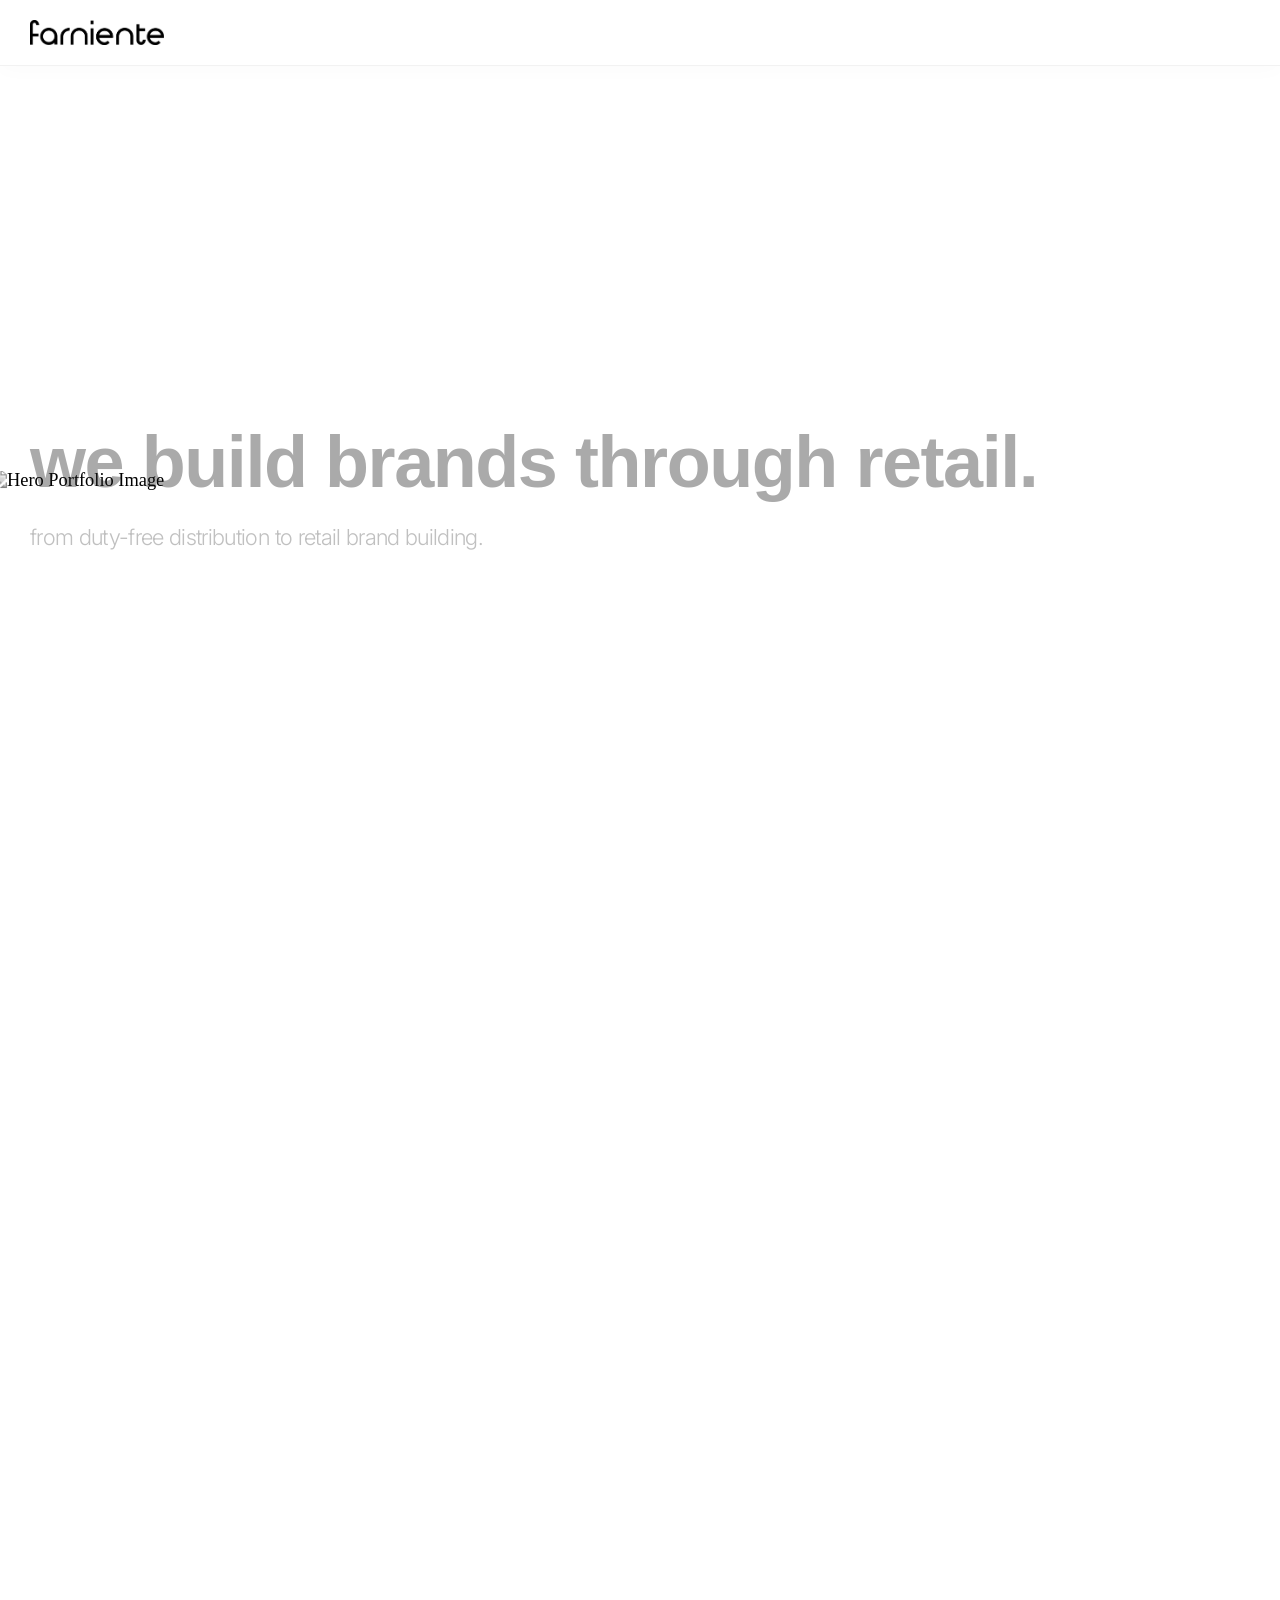
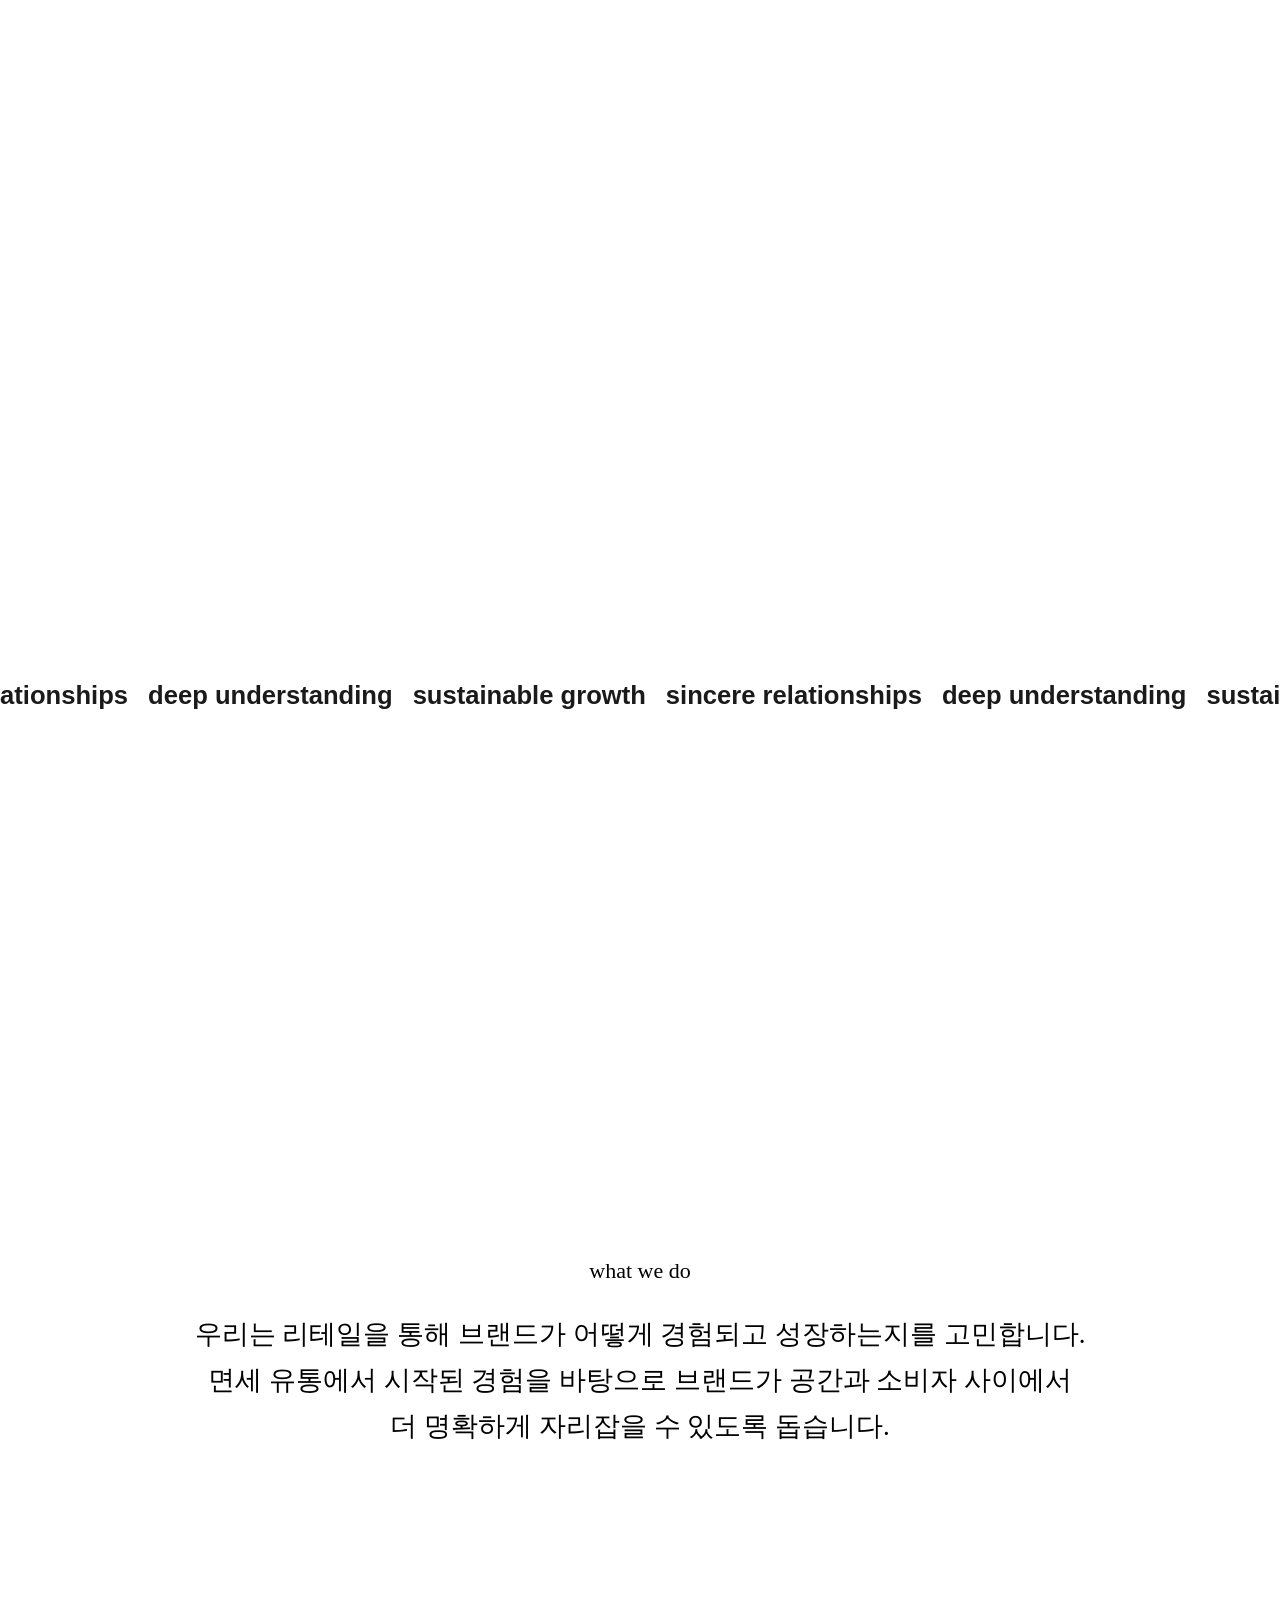
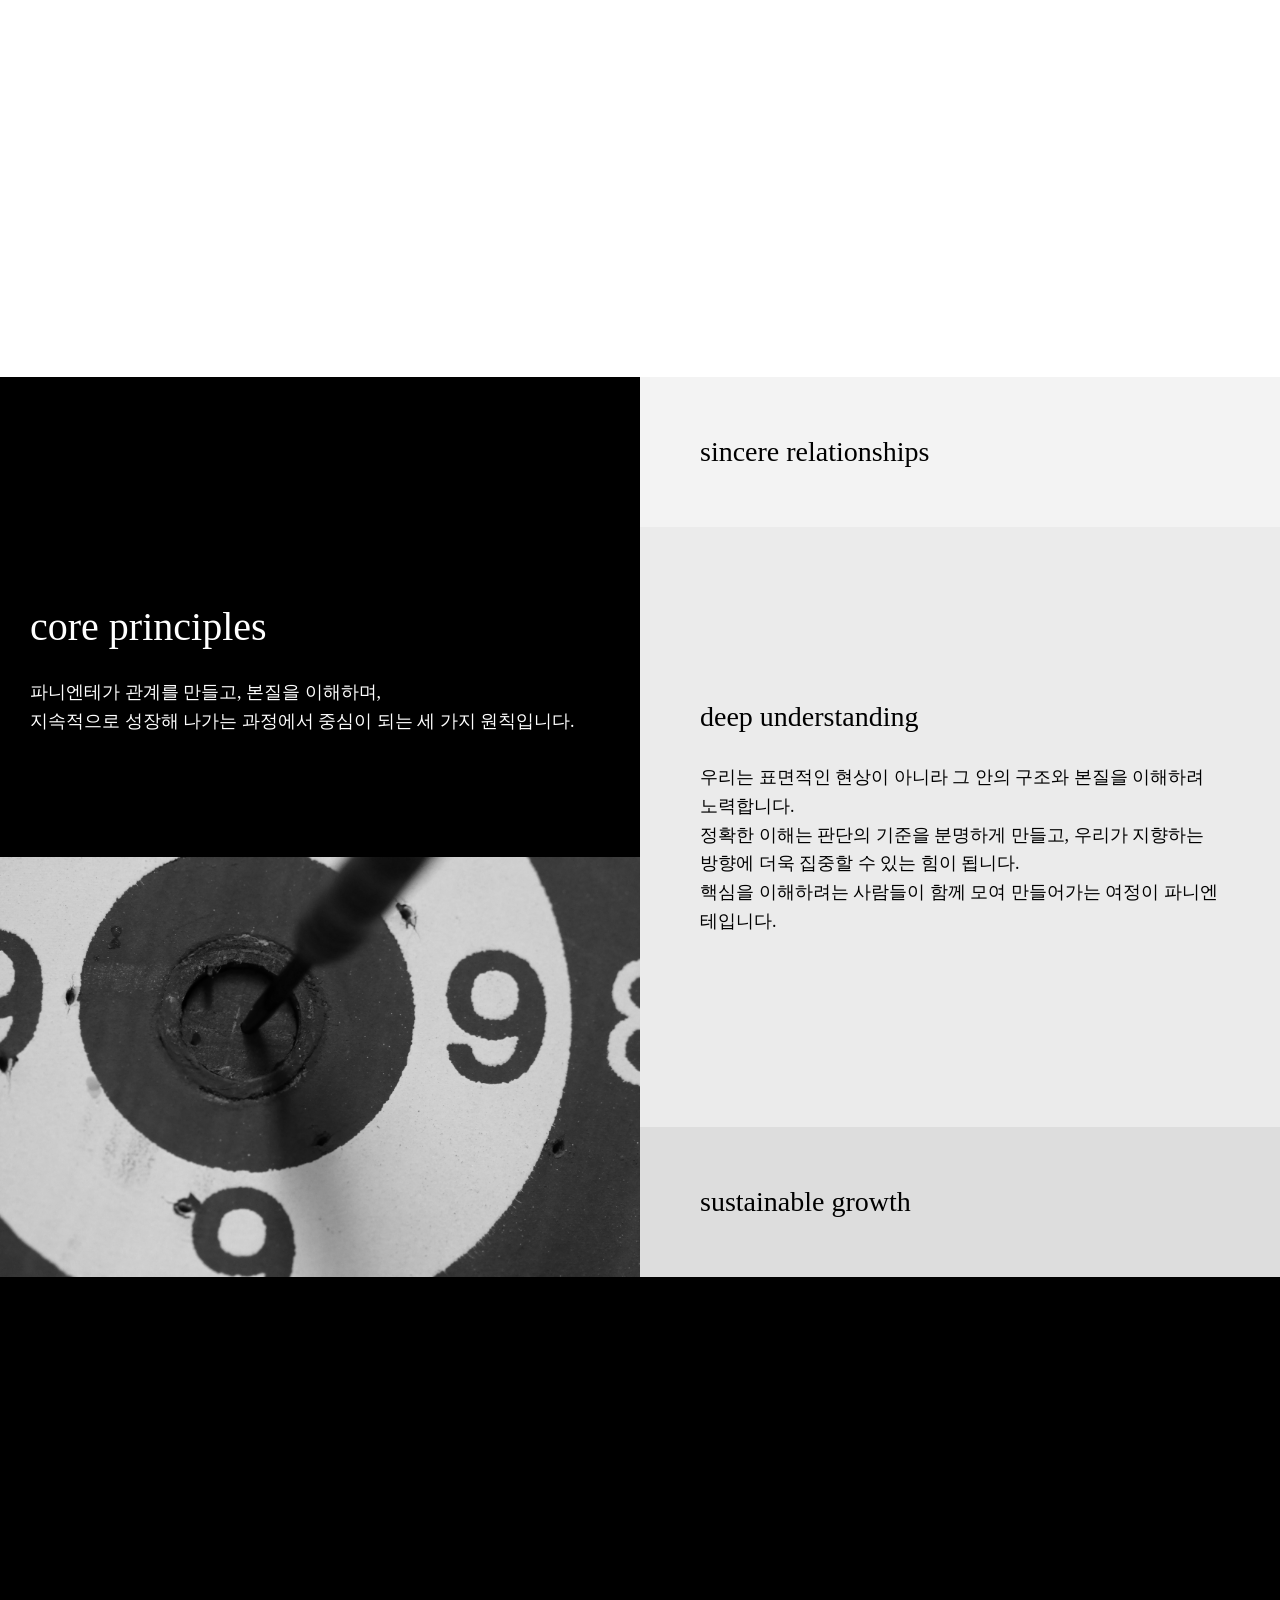
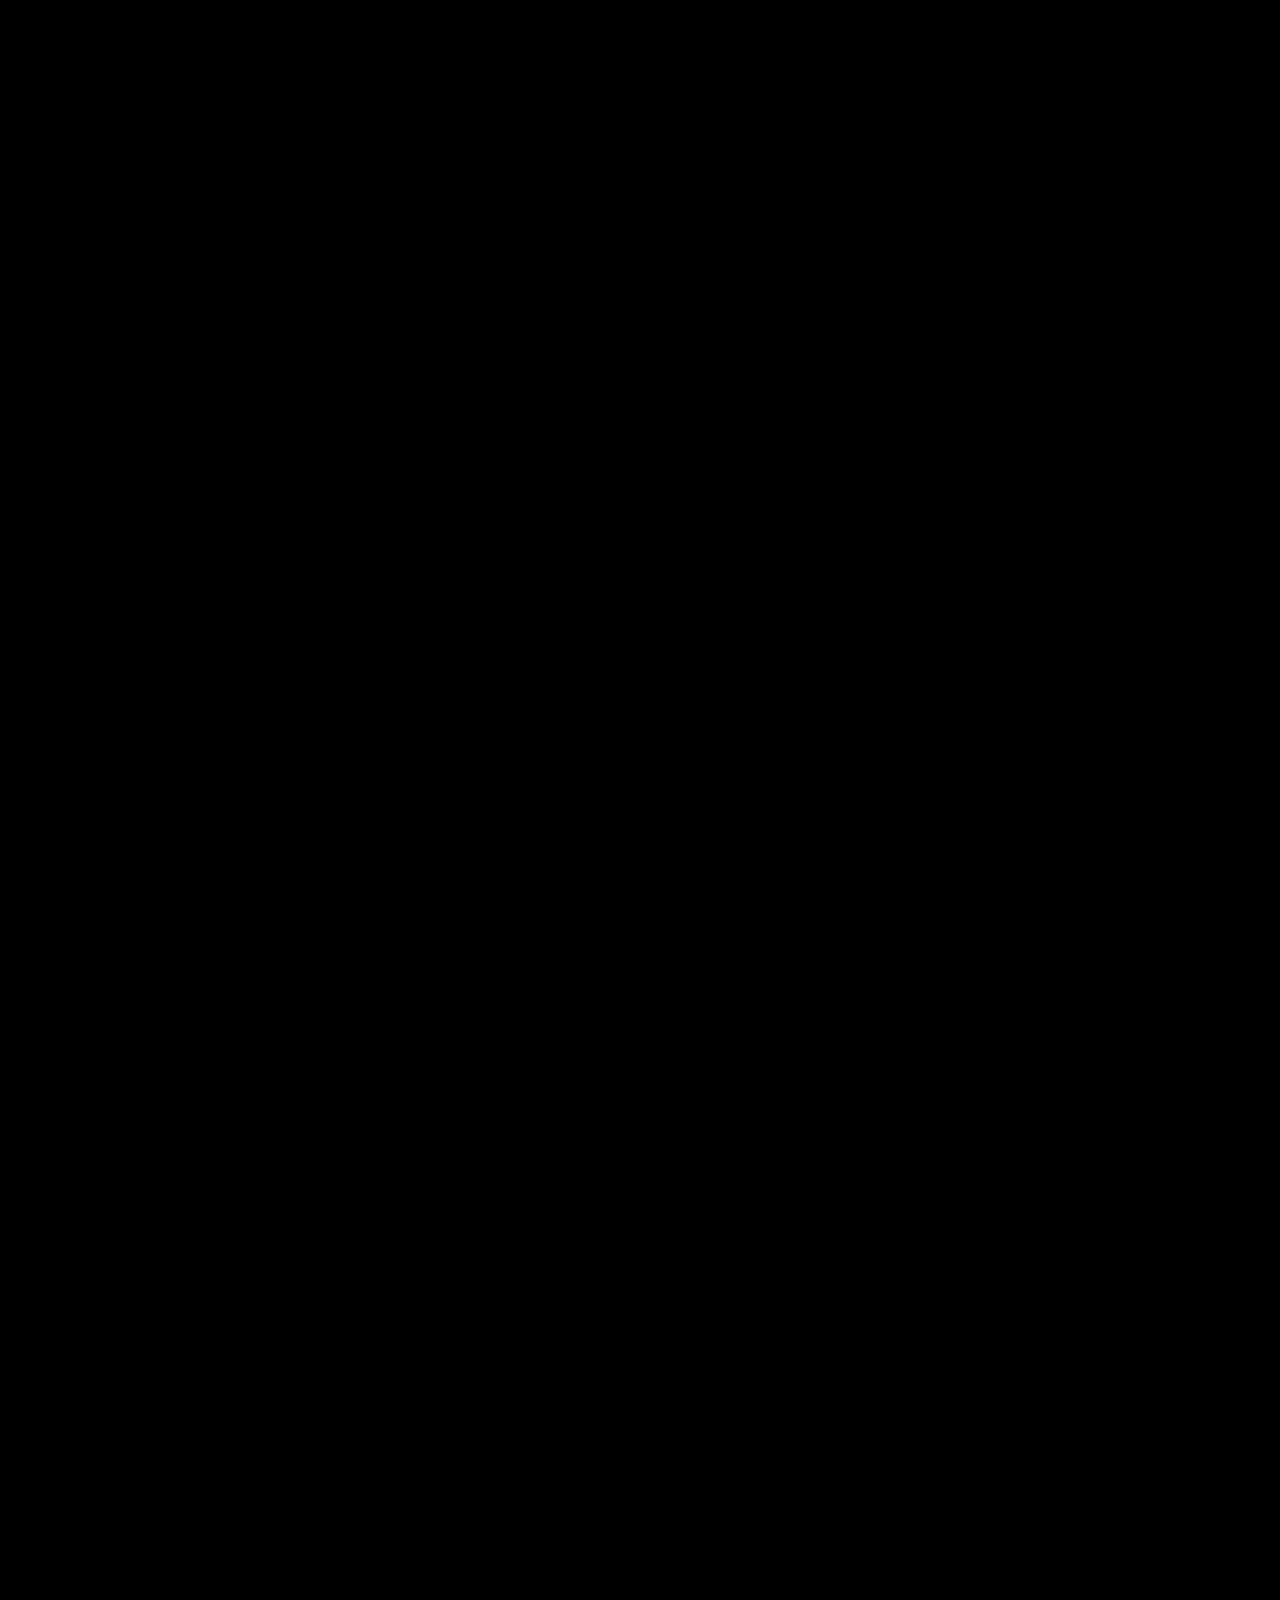
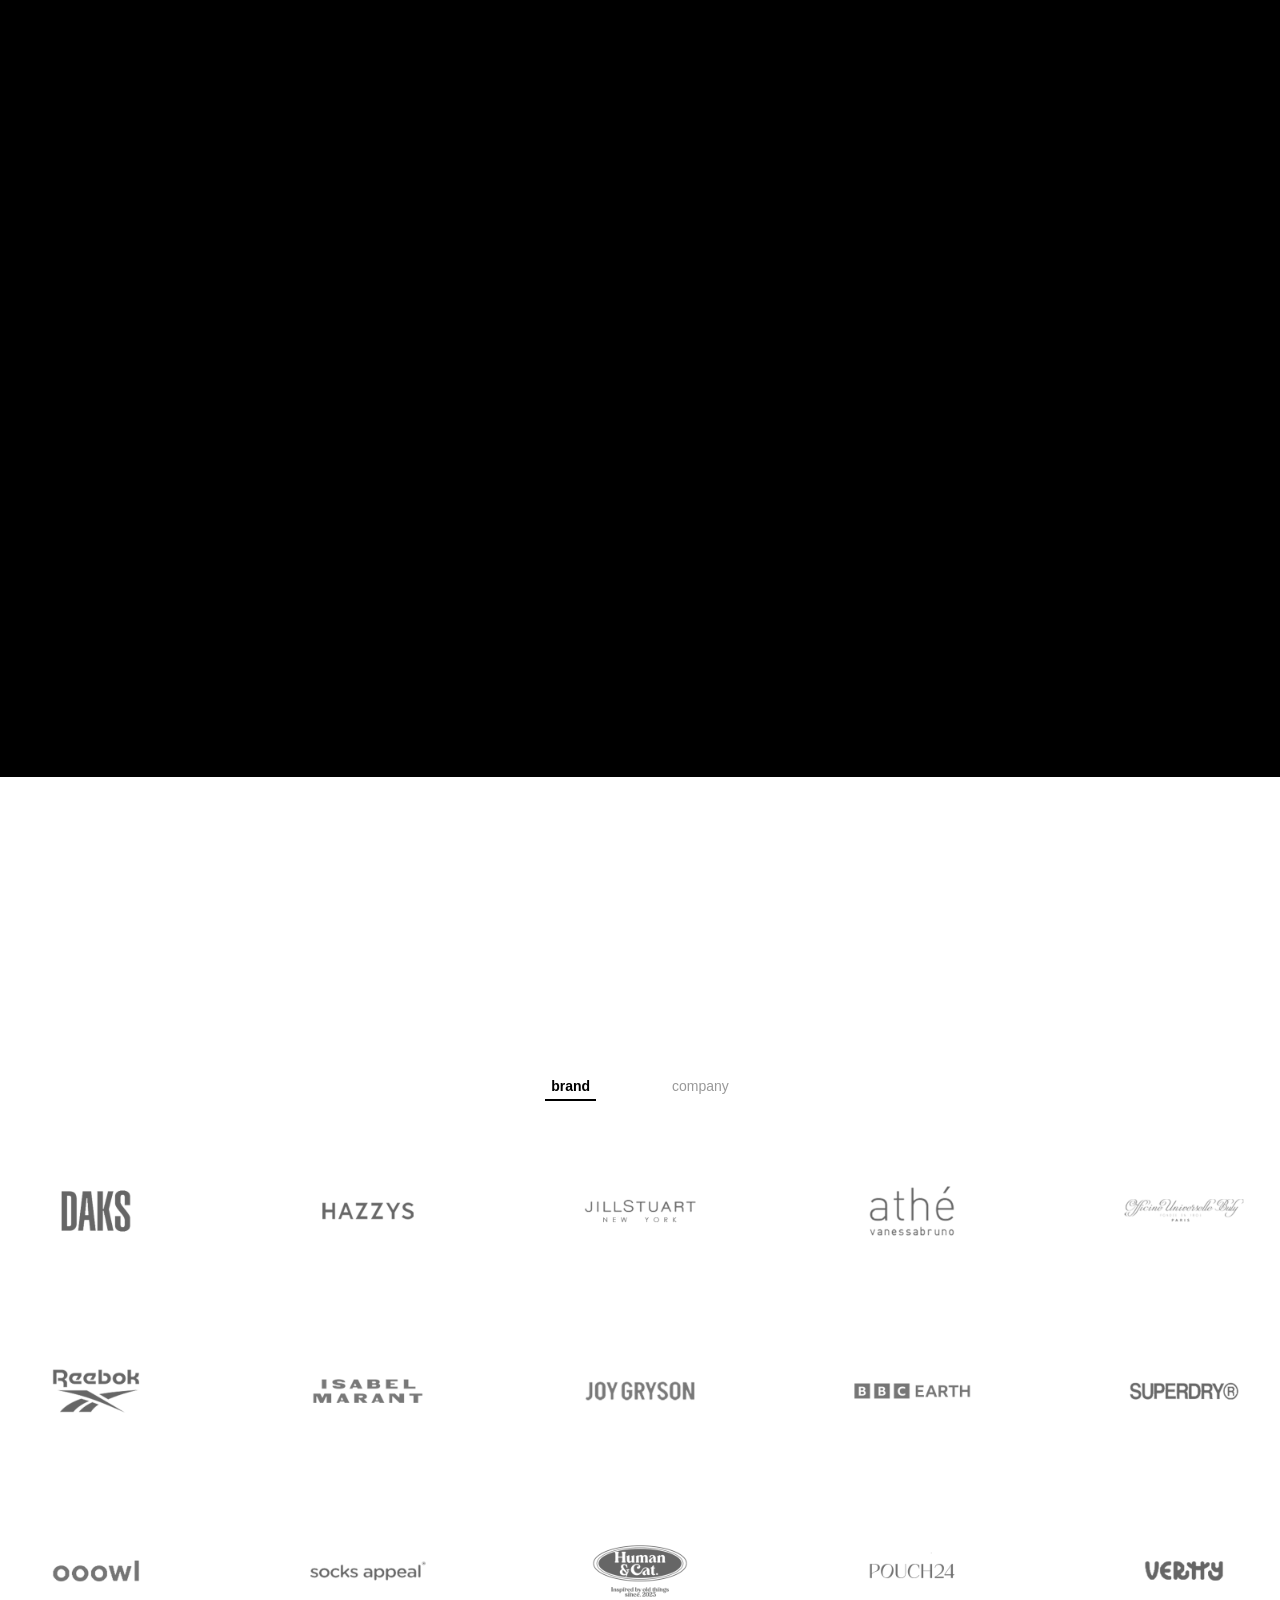
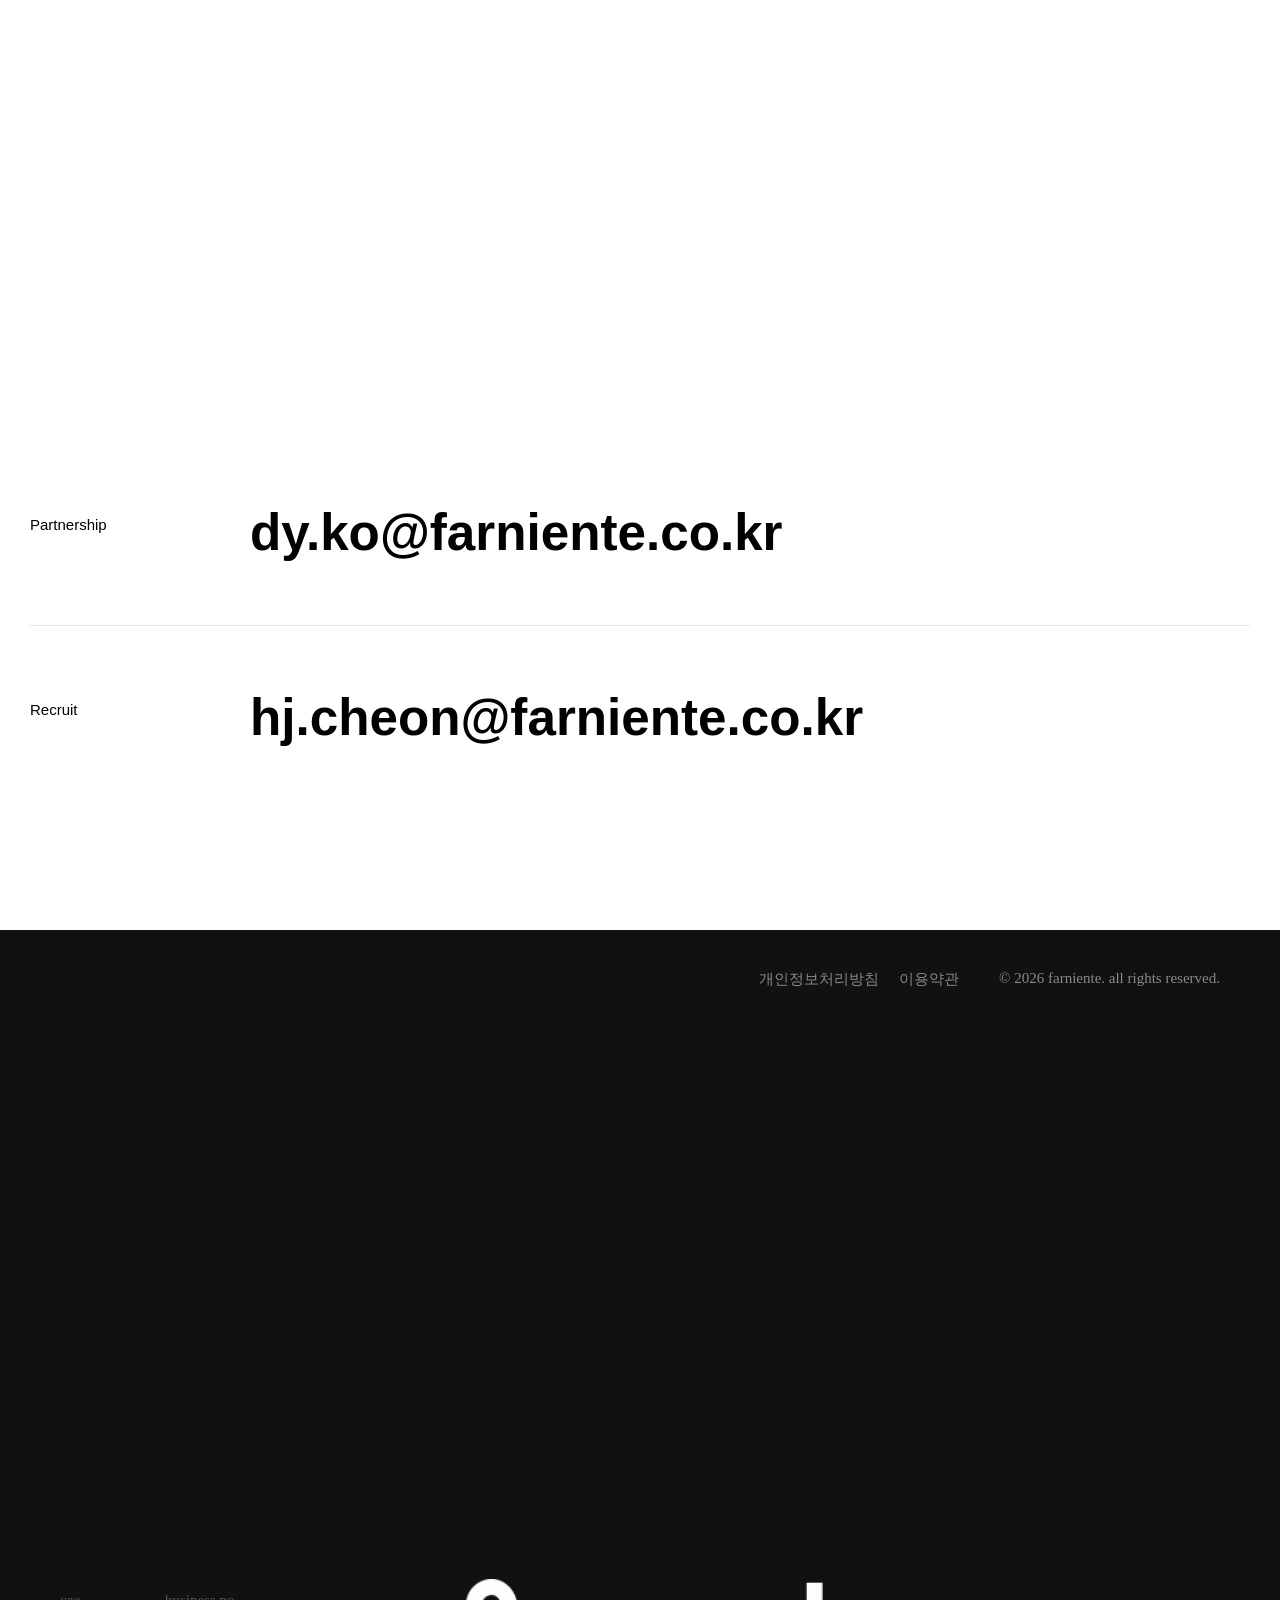
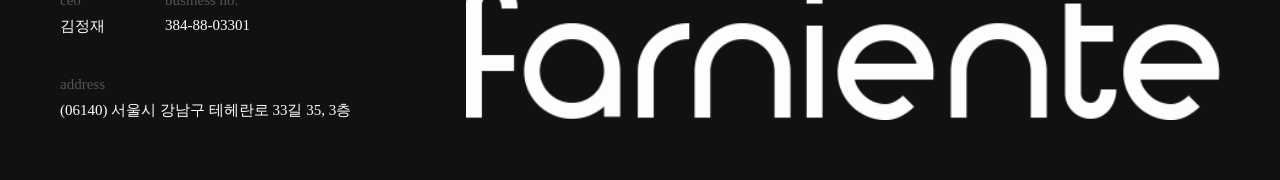
==== commit 6470cabc: "Add files via upload" ====
--- a/index.html
+++ b/index.html
@@ -1,22 +1,206 @@
 <!DOCTYPE html>
 <html lang="ko">
-<head>
+    <head>
     <meta charset="UTF-8">
     <meta name="viewport" content="width=device-width, initial-scale=1.0">
-    <title>Farniente | Coming Soon</title>
-    <link href="https://fonts.googleapis.com/css2?family=Noto+Sans+KR:wght@300;400&display=swap" rel="stylesheet">
+    <title>New Project - Home</title>
     <link rel="stylesheet" href="style.css">
-</head>
+    <link rel="preconnect" href="https://fonts.googleapis.com">
+    <link rel="preconnect" href="https://fonts.gstatic.com" crossorigin>
+    <link href="https://fonts.googleapis.com/css2?family=Inter:wght@100..600&display=swap" rel="stylesheet"></head>
 <body>
 
-    <div class="container">
-        <div class="logo-wrapper">
-            <img src="logo.png" alt="Farniente Logo" class="logo-image">
-        </div>
-        
-        <div class="line"></div>
-        <div class="date">Coming in April 2026</div>
-    </div>
+    <header class="main-header">
+        <div class="header-inner">
+            <div class="logo-area">
+                <img src="logo.png" alt="Logo" class="logo-img">
+            </div>
+            <nav class="nav-menu">
+                </nav>
+        </div>
+        <div class="header-bottom-line"></div>
+    </header>
+
+    <section class="hero-section">
+    <div class="hero-sticky-wrapper">
+        <div class="hero-text-area">
+            <h1 class="hero-title">
+                <span class="main-text">we build brands through retail.</span>
+                <span class="sub-text">from duty-free distribution to retail brand building.</span>
+            </h1>
+        </div>
+
+        <div class="hero-image-container">
+            <div class="hero-image-frame">
+                <img src="hero-image.1.jpg" alt="Hero Portfolio Image">
+            </div>
+        </div>
+    </div>
+</section>
+
+<section class="vision-bridge-section">
+    <div class="marquee-wrapper">
+        <div class="vision-text">
+            <span>sincere relationships</span>
+            <span>deep understanding</span>
+            <span>sustainable growth</span>
+            <span>sincere relationships</span>
+            <span>deep understanding</span>
+            <span>sustainable growth</span>
+        </div>
+    </div>
+</section>
+
+<section class="whatwedo-section">
+    <div class="whatwedo-inner">
+        <h2 class="whatwedo-title">what we do</h2>
+        <p class="whatwedo-desc">
+            우리는 리테일을 통해 브랜드가 어떻게 경험되고 성장하는지를 고민합니다.<br>
+            면세 유통에서 시작된 경험을 바탕으로 브랜드가 공간과 소비자 사이에서<br>
+            더 명확하게 자리잡을 수 있도록 돕습니다.
+        </p>
+    </div>
+</section>
+
+<section class="value-section">
+    <div class="value-sticky-wrapper">
+        <div class="value-left">
+            <div class="left-top">
+                <h2 class="value-main-title">core principles</h2>
+                <p class="value-main-desc">파니엔테가 관계를 만들고, 본질을 이해하며,<br>지속적으로 성장해 나가는 과정에서 중심이 되는 세 가지 원칙입니다.</p>
+            </div>
+            <div class="left-bottom">
+                <img src="vimg01.jpg" alt="Value 01" class="value-img img-01 active">
+                <img src="vimg02.jpg" alt="Value 02" class="value-img img-02">
+                <img src="vimg03.jpg" alt="Value 03" class="value-img img-03">
+            </div>
+        </div> <div class="value-right">
+            <div class="value-item item-01 active">
+                <div class="card-header">
+                    <span class="card-title">sincere relationships</span>
+                </div>
+                <div class="card-content">
+                    <p class="card-desc">
+                    진정성 있는 관계는 서로를 정확하게 이해할 수 있는 가장 안정적인 기반이라고 믿습니다.
+                    <br>우리는 관계를 소중히 여기며, 신뢰가 자연스럽게 쌓일 수 있도록 노력합니다.
+                    <br>개인과 구성원, 그리고 함께하는 모든 사람들과 진심을 다해 관계를 만들어가는 것이 파니엔테의 출발점입니다.     
+                    </p>
+                </div>
+            </div>
+            <div class="value-item item-02">
+                <div class="card-header">
+                    <span class="card-title">deep understanding</span>
+                </div>
+                <div class="card-content">
+                    <p class="card-desc">
+                    우리는 표면적인 현상이 아니라 그 안의 구조와 본질을 이해하려 노력합니다.
+                    <br>정확한 이해는 판단의 기준을 분명하게 만들고, 우리가 지향하는 방향에 더욱 집중할 수 있는 힘이 됩니다.
+                    <br>핵심을 이해하려는 사람들이 함께 모여 만들어가는 여정이 파니엔테입니다.</p>
+                </div>
+            </div>
+            <div class="value-item item-03">
+                <div class="card-header">
+                    <span class="card-title">sustainable growth</span>
+                </div>
+                <div class="card-content">
+                    <p class="card-desc"> 
+                    진심을 다해 집중하는 사람들이 지속적으로 성장할 수 있는 환경을 만들어가고 있습니다.
+                    <br>그렇게 쌓이는 수많은 노력과 경험들이 모여 회사의 성장을 이끌어 갑니다.
+                    <br>파니엔테는 끊임없이 성장하는 작은 사회를 만들어가고 있습니다.</p>
+                </div>
+            </div>
+        </div>
+    </div>
+</section>
+
+<section class="partners-section section-container">
+    <div class="partners-tabs">
+        <button class="tab-btn active" data-tab="brand">brand</button>
+        <button class="tab-btn" data-tab="company">company</button>
+    </div>
+
+    <div class="partners-content">
+        <div class="logo-grid active" id="brand">
+            <div class="logo-item"><img src="images/logo1.png" alt="logo1"></div>
+            <div class="logo-item"><img src="images/logo2.png" alt="logo2"></div>
+            <div class="logo-item"><img src="images/logo3.png" alt="logo3"></div>
+            <div class="logo-item"><img src="images/logo4.png" alt="logo4"></div>
+            <div class="logo-item"><img src="images/logo5.png" alt="logo5"></div>
+            <div class="logo-item"><img src="images/logo6.png" alt="logo6"></div>
+            <div class="logo-item"><img src="images/logo7.png" alt="logo7"></div>
+            <div class="logo-item"><img src="images/logo8.png" alt="logo8"></div>
+            <div class="logo-item"><img src="images/logo9.png" alt="logo9"></div>
+            <div class="logo-item"><img src="images/logo10.png" alt="logo10"></div>
+            <div class="logo-item"><img src="images/logo11.png" alt="logo11"></div>
+            <div class="logo-item"><img src="images/logo12.png" alt="logo12"></div>
+            <div class="logo-item"><img src="images/logo13.png" alt="logo13"></div>
+            <div class="logo-item"><img src="images/logo14.png" alt="logo14"></div>
+            <div class="logo-item"><img src="images/logo15.png" alt="logo15"></div>
+        </div>
+
+        <div class="logo-grid" id="company">
+            <div class="logo-item"><img src="images/logo16.png" alt="logo1"></div>
+            <div class="logo-item"><img src="images/logo17.png" alt="logo2"></div>
+            <div class="logo-item"><img src="images/logo18.png" alt="logo3"></div>
+            <div class="logo-item"><img src="images/logo19.png" alt="logo4"></div>
+            <div class="logo-item"><img src="images/logo20.png" alt="logo5"></div>
+            <div class="logo-item"><img src="images/logo21.png" alt="logo6"></div>
+        </div>
+    </div>
+</section>
+
+<section class="contact-area">
+    <div class="contact-line"></div> <div class="contact-wrapper">
+        <a href="mailto:dy.ko@farniente.co.kr" class="contact-item">
+            <div class="contact-info">
+                <span class="contact-cat">Partnership</span>
+                <h2 class="contact-mail">dy.ko@farniente.co.kr</h2>
+            </div>
+            <span class="contact-arrow">↗</span>
+        </a>
+
+        <a href="mailto:hj.cheon@farniente.co.kr" class="contact-item">
+            <div class="contact-info">
+                <span class="contact-cat">Recruit</span>
+                <h2 class="contact-mail">hj.cheon@farniente.co.kr</h2>
+            </div>
+            <span class="contact-arrow">↗</span>
+        </a>
+    </div>
+</section>
+
+<footer class="main-footer">
+    <div class="footer-top-links">
+        <div class="policy-links">
+            <a href="privacy.html">개인정보처리방침</a>
+            <a href="#">이용약관</a>
+        </div>
+        <div class="copyright">© 2026 farniente. all rights reserved.</div>
+    </div>
+
+    <div class="footer-bottom-content">
+        <div class="company-info">
+            <div class="info-row">
+                <div class="info-item">
+                    <span class="label">ceo</span>
+                    <span class="value">김정재</span>
+                </div>
+                <div class="info-item">
+                    <span class="label">business no.</span>
+                    <span class="value">384-88-03301</span>
+                </div>
+            </div>
+            <div class="info-item full">
+                <span class="label">address</span>
+                <span class="value">(06140) 서울시 강남구 테헤란로 33길 35, 3층</span>
+            </div>
+        </div>
+
+        <div class="footer-logo-box">
+            <img src="logo_white.png" alt="farniente">
+        </div>
+    </div>
+</footer>
 
     <script src="script.js"></script>
 </body>
--- a/style.css
+++ b/style.css
@@ -1,45 +1,562 @@
-/* 기본 초기화 */
-* { margin: 0; padding: 0; box-sizing: border-box; }
-
-body {
-    background-color: #ffffff;
-    color: #333;
-    font-family: 'Noto Sans KR', sans-serif;
+@font-face {
+    font-family: 'PP Neue Montreal';
+    src: url('./fonts/PP_Neue_Montreal_Bold.woff2') format('woff2');
+    font-style: normal;
+}
+
+:root {
+    --header-height: 80px; /* 디자이너님의 상단바 실제 높이에 맞춰 조절하세요 */
+}
+
+/* 기본 설정 */
+body, html {
+    margin: 0;
+    padding: 0;
+    width: 100%;
+    height: auto;
+    background-color: #fff;
+}
+
+/* 상단바 전체 설정 */
+.main-header {
+    position: fixed;   /* 상단 고정 */
+    top: 0;
+    left: 0;
+    width: 100%;
+    z-index: 9999;
+    background-color: transparent; /* 초기 상태 투명 */
+}
+
+/* 상단바 내부 정렬 */
+.header-inner {
+    display: flex;
+    align-items: center;
+    justify-content: space-between;
+    padding: 20px 30px; /* 좌우 30px 여백 유지 */
+    box-sizing: border-box;
+}
+
+/* 로고 배치 */
+.logo-area {
+    display: flex;
+    align-items: center;
+}
+
+.logo-img {
+    height: 25px; /* 로고 높이는 이미지에 맞춰 조절하세요 */
+    display: block;
+}
+
+/* 하단 가로선 */
+.header-bottom-line {
+    width: 100%;
+    height: 1px;
+    background-color: rgba(0, 0, 0, 0.05); /* 아주 연한 선 */
+}
+
+/* 은은한 그림자 효과 */
+.main-header {
+    box-shadow: 0 4px 20px rgba(0, 0, 0, 0.02); /* 티 안나는 자연스러운 그림자 */
+}
+
+/* 스크롤 시 변화 (필요할 경우를 대비해 클래스만 생성) */
+.main-header.scrolled {
+    background-color: rgba(255, 255, 255, 0.95); /* 스크롤 시 약간 불투명하게 변하고 싶을 때 사용 */
+    backdrop-filter: blur(5px); /* 뒤 배경 살짝 흐리게 */
+}
+
+/* 히어로 섹션 전체 높이 (스크롤 여유를 줌) */
+.hero-section {
+    height: 250vh; 
+    position: relative;
+    background-color: #ffffff; /* 참고 이미지와 유사한 따뜻한 베이지톤 */
+}
+
+.hero-sticky-wrapper {
+    position: sticky;
+    top: 0;
+    height: 100vh;
+    width: 100%;
+    display: flex;
+    flex-direction: column;
+    /* 내부 요소들이 위에서부터 차곡차곡 쌓이게 합니다 */
+    justify-content: flex-start; 
+    padding: 0; /* 여백 때문에 비어 보일 수 있으니 일단 0으로 */
+    overflow: hidden;
+}
+
+/* 문장 영역: 40% 너비, 상단바 아래 위치 */
+.hero-text-area {
+    position: absolute; /* 텍스트를 이미지 위에 띄웁니다 */
+    top: 430px;
+    left: 30px;
+    width: 100%;
+    z-index: 10;
+}
+
+.hero-title .main-text {
+    font-family: 'PP Neue Montreal', sans-serif;
+    font-size: 72px; /* 세리프는 조금 커야 맛이 납니다 */
+    line-height: 1.05;
+    letter-spacing: -0.02em;
+    color: #1a1a1a;
+   /* text-transform: uppercase;*/
+
+}
+
+.hero-title .main-text {
+    display: block;
+    font-weight: 600;
+}
+
+.hero-title .sub-text {
+    font-family: 'Inter', sans-serif;
+    display: block;
+    font-size: 22px;
+    font-weight: 300;
+    line-height: 1.5;
+    letter-spacing: -0.03em;
+    margin-top: 20px;
+    color: #555;
+}
+
+/* 이미지 컨테이너: 처음에는 아래쪽 50% 차지 */
+.hero-image-container {
+    width: 100%;
+    height: 100vh; /* 컨테이너는 미리 100% 확보 */
+    display: flex;
+    align-items: flex-end; /* 이미지를 바닥에 붙여서 시작 */
+    filter: grayscale(100%);
+}
+
+.hero-image-frame {
+    width: 100%;
+    height: 30vh; /* 시작 높이 */
+    overflow: hidden;
+    position: relative;
+    /* 중요: 이미지가 커질 때 위로 차오르게 하기 위해 하단 고정 */
+    margin-top: auto;
+    transition: none; 
+}
+
+.hero-image-frame img {
+    width: 100%;
+    height: 100vh; /* [핵심] 이미지는 미리 100vh 높이를 가져야 프레임이 커질 때 상단이 안 빕니다 */
+    object-fit: cover;
+    object-position: center;
+    transition: none; 
+}
+
+.vision-bridge-section {
+    width: 100%;
+    height: 10vh;
+    display: flex;
+    align-items: center;
+    justify-content: center;
+    background-color: #ffffff; /* 히어로 섹션과 톤을 맞춰주세요 */
+    overflow: hidden;
+}
+
+.marquee-wrapper {
+    width: 100%;
+}
+
+.vision-text {
+    display: flex; /* 내부 span들을 가로로 나열 */
+    white-space: nowrap;
+    font-family: 'PP Neue Montreal', sans-serif;
+    font-weight: 600;
+    font-size: 2vw;
+    color: #1a1a1a;
+}
+
+.vision-text span {
+    padding-right: 20px; /* 문장과 문장 사이의 간격 */
+}
+
+.whatwedo-section{
+    padding:500px 20px;
+}
+
+.whatwedo-inner{
+    width: 100%;
+    margin:0 auto;
+    text-align:center;
+}
+
+.whatwedo-title{
+    font-size:22px;
+    font-weight: 500;
+    margin-bottom: 28px;
+}
+
+.whatwedo-desc{
+    font-size:27px;
+    line-height:1.7;
+    font-weight: 400;
+}
+
+/* 섹션 전체 높이 확보 (스크롤 할 수 있는 공간) */
+.value-section {
+    position: relative;
+    width: 100%;
+    height: 400vh; /* 스크롤 길이는 넉넉히 */
+    background-color: #000;
+}
+
+.value-sticky-wrapper {
+    position: sticky;
+    top: 0;
+    left: 0;
+    width: 100%;
+    height: 100vh;
+    display: flex; /* 좌우 나란히 배치 */
+    flex-direction: row; 
+    overflow: hidden;
+}
+
+.value-left {
+    width: 50%;
+    height: 100%;
+    display: flex;
+    flex-direction: column; /* 상하 배치를 위해 column 설정 */
+    padding: 0; /* 내부 영역에서 패딩을 조절하기 위해 0으로 변경 */
+    background-color: #000;
+    color: #fff;
+}
+
+.value-left-img {
+    width: 100%;
+    height: 100%;
+    object-fit: cover; /* 이미지가 영역에 맞게 꽉 차도록 설정 */
+    display: block;
+}
+
+.left-top {
+    flex: 1; /* 상하 비율 조절 (예: 1:1) */
+    display: flex;
+    flex-direction: column;
+    justify-content: center;
+    padding: 30px; /* 기존 좌측 패딩 유지 */
+    background-color: #000;
+}
+
+.left-bottom {
+    flex: 1; /* 상하 비율 조절 */
+    width: 100%;
+    height: 100%;
+    position: relative;
+    overflow: hidden;
+}
+
+.value-img {
+    position: absolute;
+    top: 0;
+    left: 0;
+    width: 100%;
+    height: 100%;
+    object-fit: cover;
+    opacity: 0; /* 기본적으로 안 보임 */
+    transition: opacity 0.6s ease; /* 이미지가 바뀔 때 부드럽게 페이드 */
+    filter: grayscale(100%);
+}
+
+.value-img.active {
+    opacity: 1; /* 활성화된 이미지만 보임 */
+}
+
+.value-main-title{
+font-size: 40px;
+font-weight: 400;
+margin-bottom: 10px;
+position: relative;
+top: 45px;
+}
+
+.value-main-desc{
+    font-size: 18px;
+    line-height: 1.6;
+    font-weight: 400;
+    position: relative;
+    top: 45px;
+}
+
+.value-right {
+    width: 50%;
+    height: 100%;
+    display: flex;
+    flex-direction: column; /* 3단 쌓기 */
+}
+
+.value-item {
+    flex: 1;
+    display: flex;
+    flex-direction: column;
+    justify-content: center;
+    padding: 0 60px;
+    transition: flex 0.7s cubic-bezier(0.2, 1, 0.3, 1);
+}
+
+.value-item.active {
+    flex: 4; /* 활성화 시 확 커짐 */
+}
+
+/* 숫자와 타이틀 가로 배치 */
+.card-header {
+    display: flex;
+    align-items: baseline;
+    gap: 15px;
+}
+
+.card-title { font-size: 28px; font-weight: 500; font-family: 'PP Neue Montreal'; }
+
+.card-desc {
+font-size: 18px;
+line-height: 1.6;
+font-weight: 300;
+margin-top: 10px;
+}
+
+.card-content {
+    opacity: 0;
+    max-height: 0;
+    overflow: hidden;
+    transition: all 0.5s ease;
+}
+
+.value-item.active .card-content {
+    opacity: 1;
+    max-height: 200px;
+    margin-top: 20px;
+}
+
+.item-01 { background-color: #f3F3F3; }
+.item-02 { background-color: #ebebeb; }
+.item-03 { background-color: #dddddd; }
+
+/*파트너십 섹션*/
+.partners-section {
+    padding: 300px 0;
+    text-align: center;
+}
+
+/* 탭 메뉴 스타일 */
+.partners-tabs {
+    margin-bottom: 60px;
+    display: flex;
+    justify-content: center;
+    gap: 70px;
+}
+
+.tab-btn {
+    background: none;
+    border: none;
+    font-size: 14px;
+    color: #999;
+    cursor: pointer;
+    padding-bottom: 5px;
+    border-bottom: 2px solid transparent;
+    transition: all 0.3s ease;
+}
+
+.tab-btn.active {
+    color: #000;
+    border-bottom: 2px solid #000;
+    font-weight: 600;
+}
+
+/* 로고 그리드 (1줄에 5개) */
+.logo-grid {
+    display: none; /* 기본 숨김 */
+    grid-template-columns: repeat(5, 1fr);
+    gap: 80px;
+    align-items: center;
+}
+
+.logo-grid.active {
+    display: grid; /* 활성화 시 노출 */
+}
+
+.logo-item {
     display: flex;
     justify-content: center;
     align-items: center;
-    height: 100vh;
-    overflow: hidden;
-}
-
-.container {
-    text-align: center;
-    padding: 20px;
-}
-
-/* 로고 스타일 */
-.logo-wrapper {
-    margin-bottom: 2rem;
-}
-
-.logo-image {
-    max-width: 200px; /* 로고 크기가 작으면 이 숫자를 키우세요 */
+    height: 100px;
+}
+
+.logo-item img {
+    max-width: 120px;
     height: auto;
+    /* 흑백 필터 적용 */
+    filter: grayscale(100%);
+    opacity: 0.6;
+    transition: all 0.4s ease;
+}
+
+/* 마우스 올리면 컬러로 변경 */
+.logo-item img:hover {
+    filter: grayscale(0%);
+    opacity: 1;
+}
+
+
+/* 문의섹션 전체 컨테이너 */
+.contact-area {
+    padding: 120px 30px;
+    background-color: var(--bg-color);
+}
+
+.contact-wrapper {
+    display: flex;
+    flex-direction: column;
+}
+
+.contact-item {
+    display: flex;
+    align-items: center;
+    padding: 60px 0;
+    text-decoration: none;
+    color: var(--text-color);
+    position: relative;
+    transition: all 0.5s cubic-bezier(0.19, 1, 0.22, 1);
+}
+
+.contact-item:first-child {
+    border-bottom: 1px solid rgba(0,0,0,0.1);
+}
+
+/* 호버 시 텍스트만 살짝 오른쪽으로 밀리게 */
+.contact-item:hover {
+    padding-left: 40px;
+}
+
+/* 호버 시 배경색이 아래서 위로 차오르는 효과를 원하시면 추가 */
+.contact-item::before {
+    content: '';
+    position: absolute;
+    bottom: 0; left: 0; width: 100%; height: 0;
+    background-color: #000;
+    z-index: -1;
+    transition: height 0.4s ease;
+}
+.contact-item:hover::before { height: 100%; }
+.contact-item:hover { color: #fff; }
+
+
+.contact-info {
+    display: flex;
+    align-items: baseline; /* 라벨과 이메일 한 줄 배치 */
+    gap: 120px;
+    flex-grow: 1;
+}
+
+.contact-cat {
+    font-family: 'Instrument Sans', sans-serif;
+    font-size: 15px;
+    font-weight: 500;
+    display: inline-block; /* 너비를 먹이기 위해 설정 */
+    width: 100px;
+    transform: translateY(-20px);
+}
+
+.contact-mail {
+    font-family: 'Instrument Sans', sans-serif;
+    font-size: 4vw; /* 시원한 크기 */
+    font-weight: 700;
+    margin: 0;
+}
+
+.contact-arrow {
+    font-size: 3rem;
+    font-weight: 200;
+    opacity: 0;
+    transition: opacity 0.3s, transform 0.3s;
+}
+.contact-item:hover .contact-arrow {
+    opacity: 1;
+    transform: translate(10px, -10px);
+}
+
+
+/*푸터푸터푸터*/
+.main-footer {
+    background-color: #111; /* 시안의 짙은 그레이/블랙 톤 */
+    color: #fff;
+    padding: 40px 60px 60px; /* 시안처럼 하단 여백을 많이 줌 */
+    position: relative;
+    z-index: 9999;
+    overflow: hidden;
+    display: flex;
+    flex-direction: column;
+    justify-content: space-between;
+    min-height: 850px; /* 공간 확보 */
+    box-sizing: border-box;
+}
+
+/* 1. 우측 상단 영역 */
+.footer-top-links {
+    display: flex;
+    justify-content: flex-end; /* 오른쪽 정렬 */
+    gap: 40px;
+    font-size: 15px;
+    color: #888;
+}
+
+.policy-links {
+    display: flex;
+    gap: 20px;
+}
+
+.policy-links a {
+    color: #888;
+    text-decoration: none;
+}
+
+/* 2. 하단 메인 영역 */
+.footer-bottom-content {
+    display: flex;
+    justify-content: space-between;
+    align-items: flex-end; /* 바닥에 딱 붙임 */
+}
+
+/* 왼쪽 정보 텍스트 */
+.company-info {
+    display: flex;
+    flex-direction: column;
+    gap: 40px;
+}
+
+.info-row {
+    display: flex;
+    gap: 60px;
+}
+
+.info-item {
+    display: flex;
+    flex-direction: column;
+    gap: 8px;
+}
+
+.info-item .label {
+    font-size: 15px;
+    color: #555;
+    text-transform: lowercase;
+}
+
+.info-item .value {
+    font-size: 15px;
+    font-weight: 500;
+}
+
+/* 로고 이미지 (우하단 쏠림) */
+.footer-logo-box {
+    width: 65%; /* 로고가 차지하는 비중 */
+    text-align: right;
+}
+
+.footer-logo-box img {
+    width: 100%;
+    max-width: 900px; /* 로고 크기는 프로젝트에 맞춰 조절 */
     display: block;
-    margin: 0 auto;
-}
-
-/* 중앙 선 */
-.line {
-    width: 40px;
-    height: 1px;
-    background-color: #333;
-    margin: 0 auto 2.5rem;
-}
-
-/* 하단 날짜 */
-.date {
-    margin-top: 3.5rem;
-    font-size: 0.9rem;
-    color: #999;
+    margin-left: auto;
 }
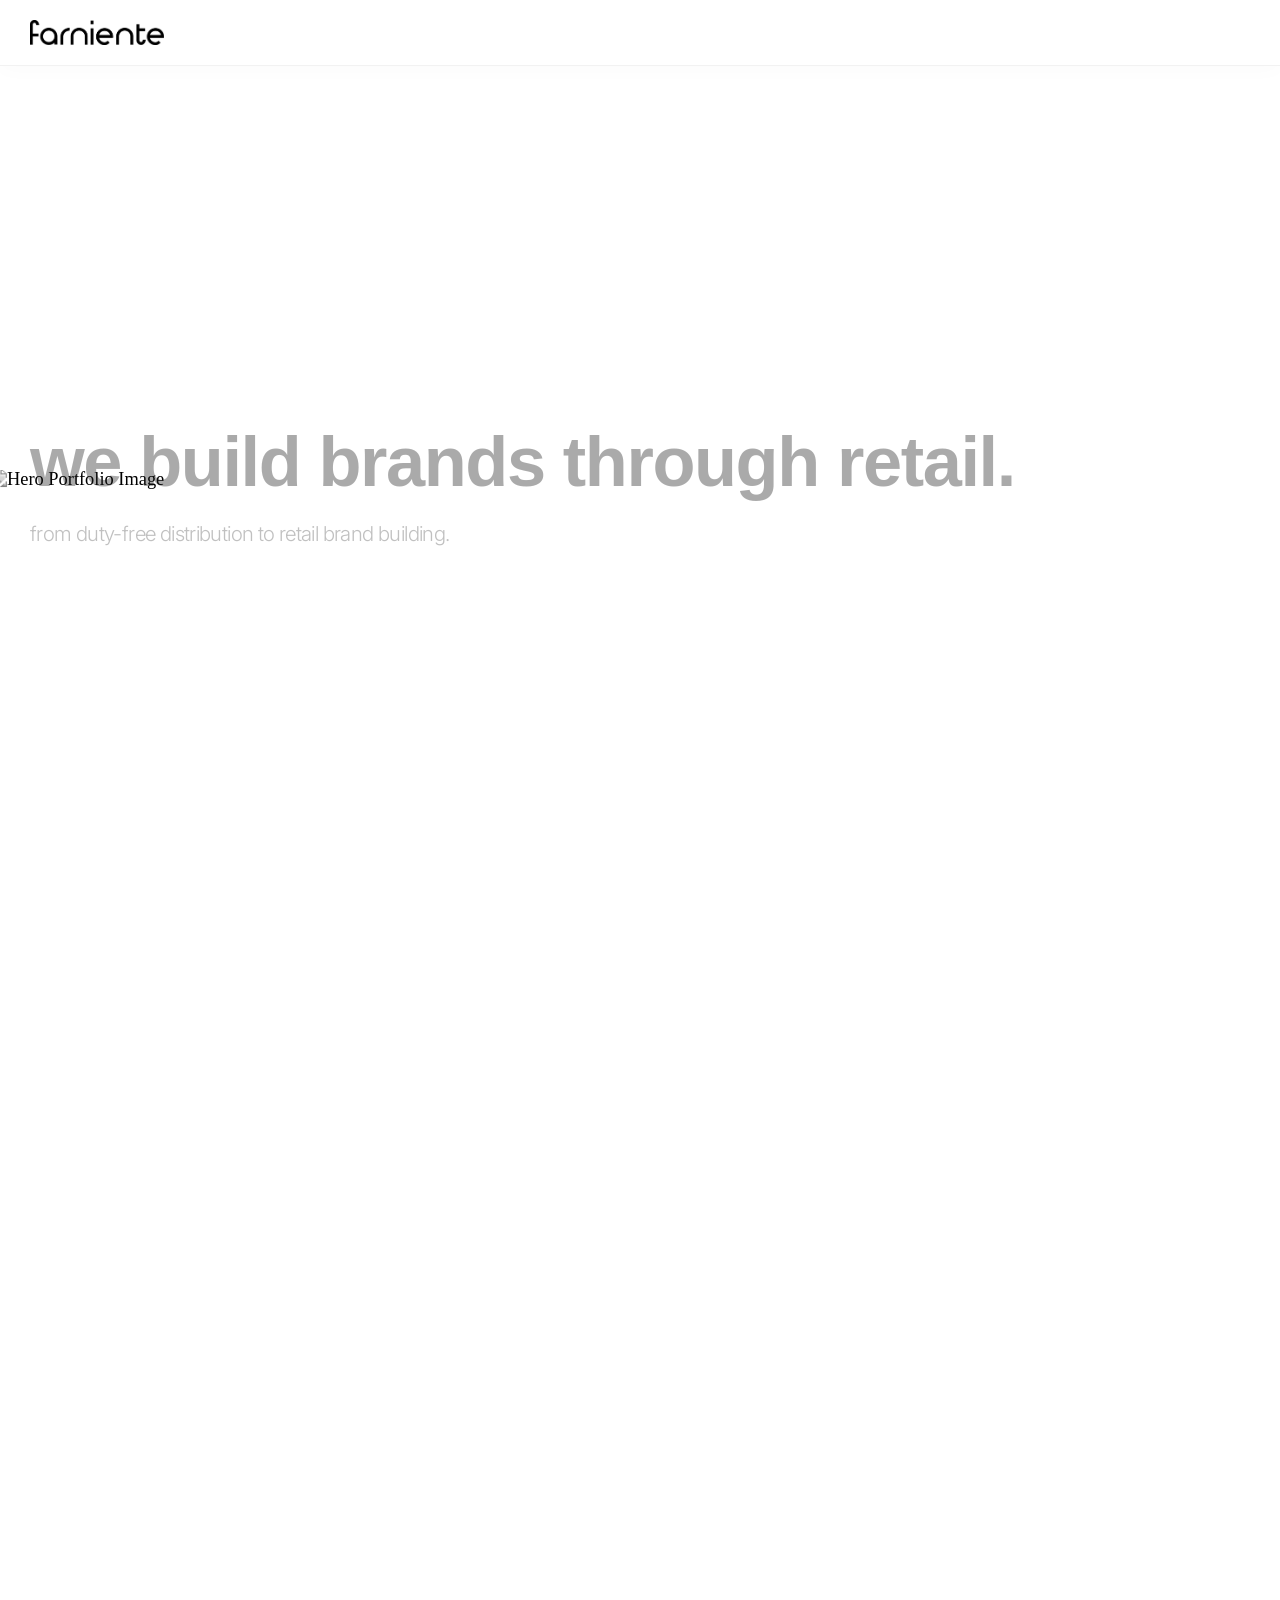
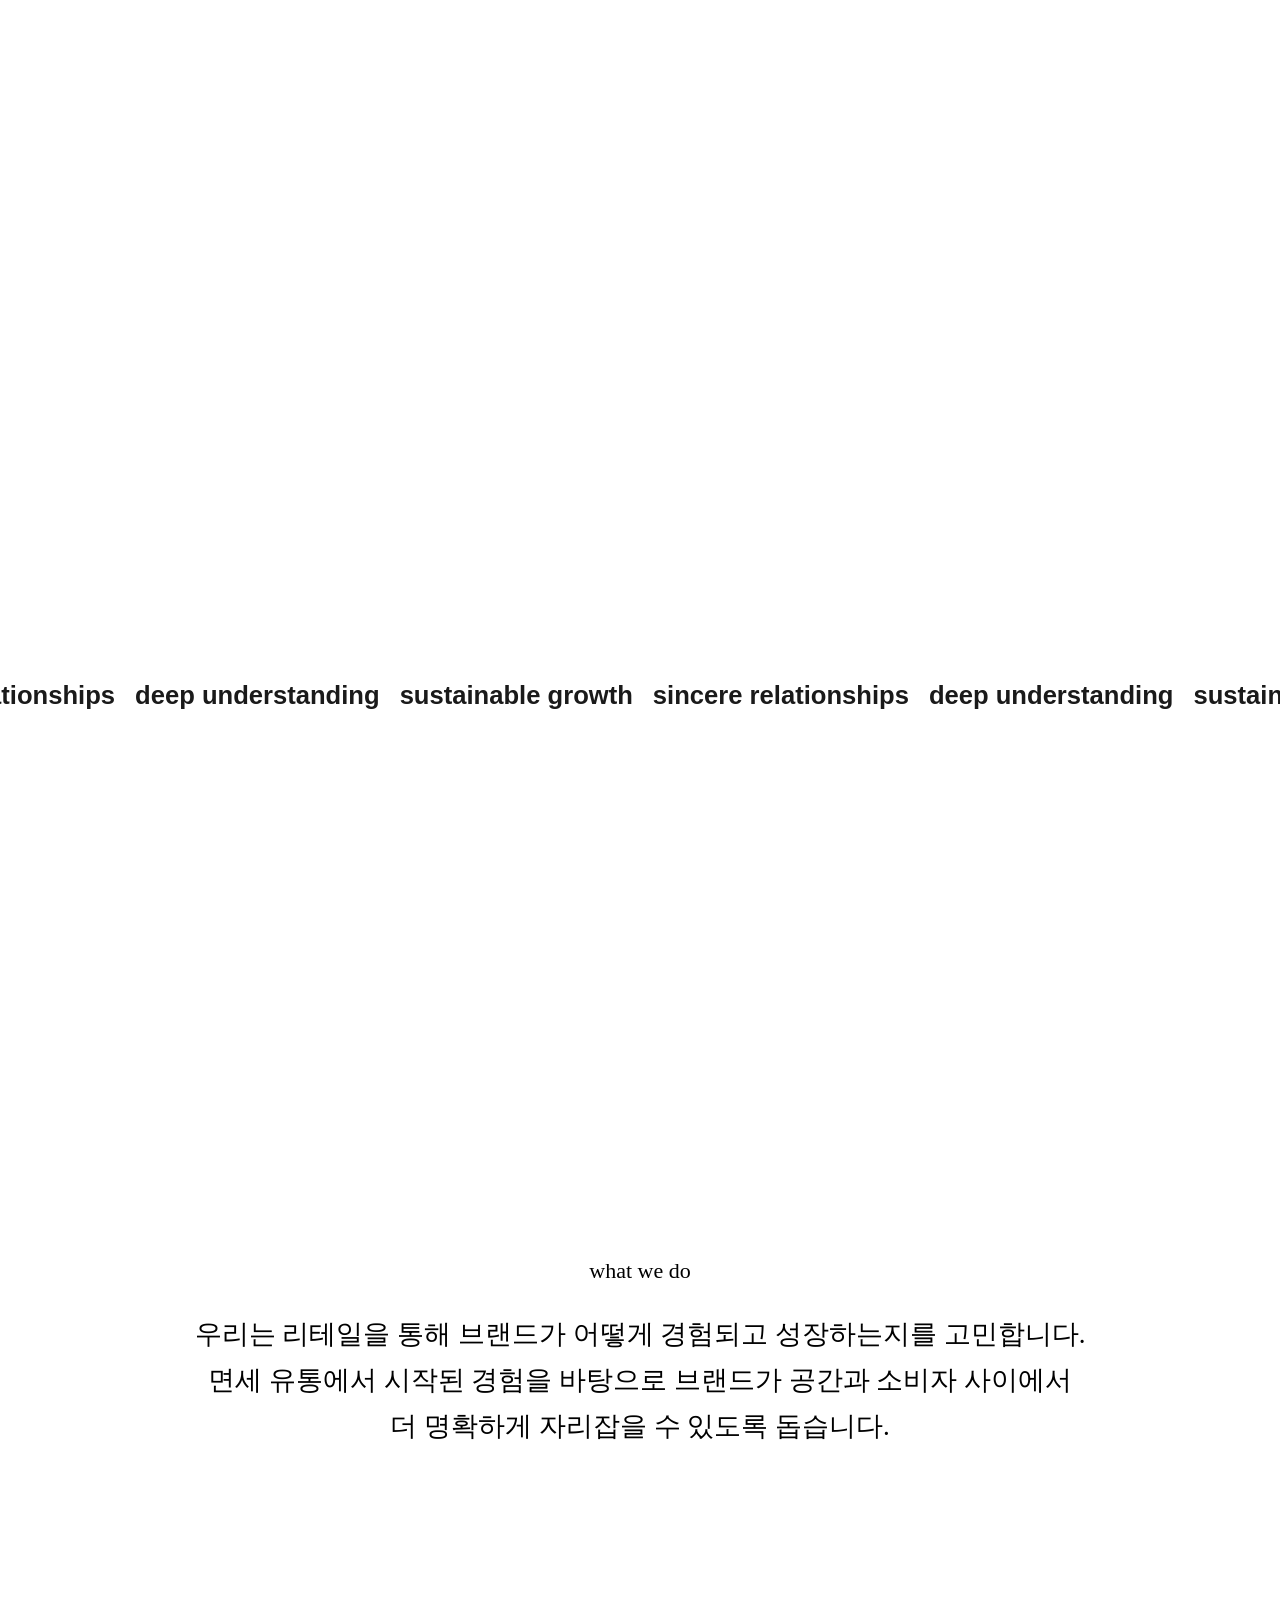
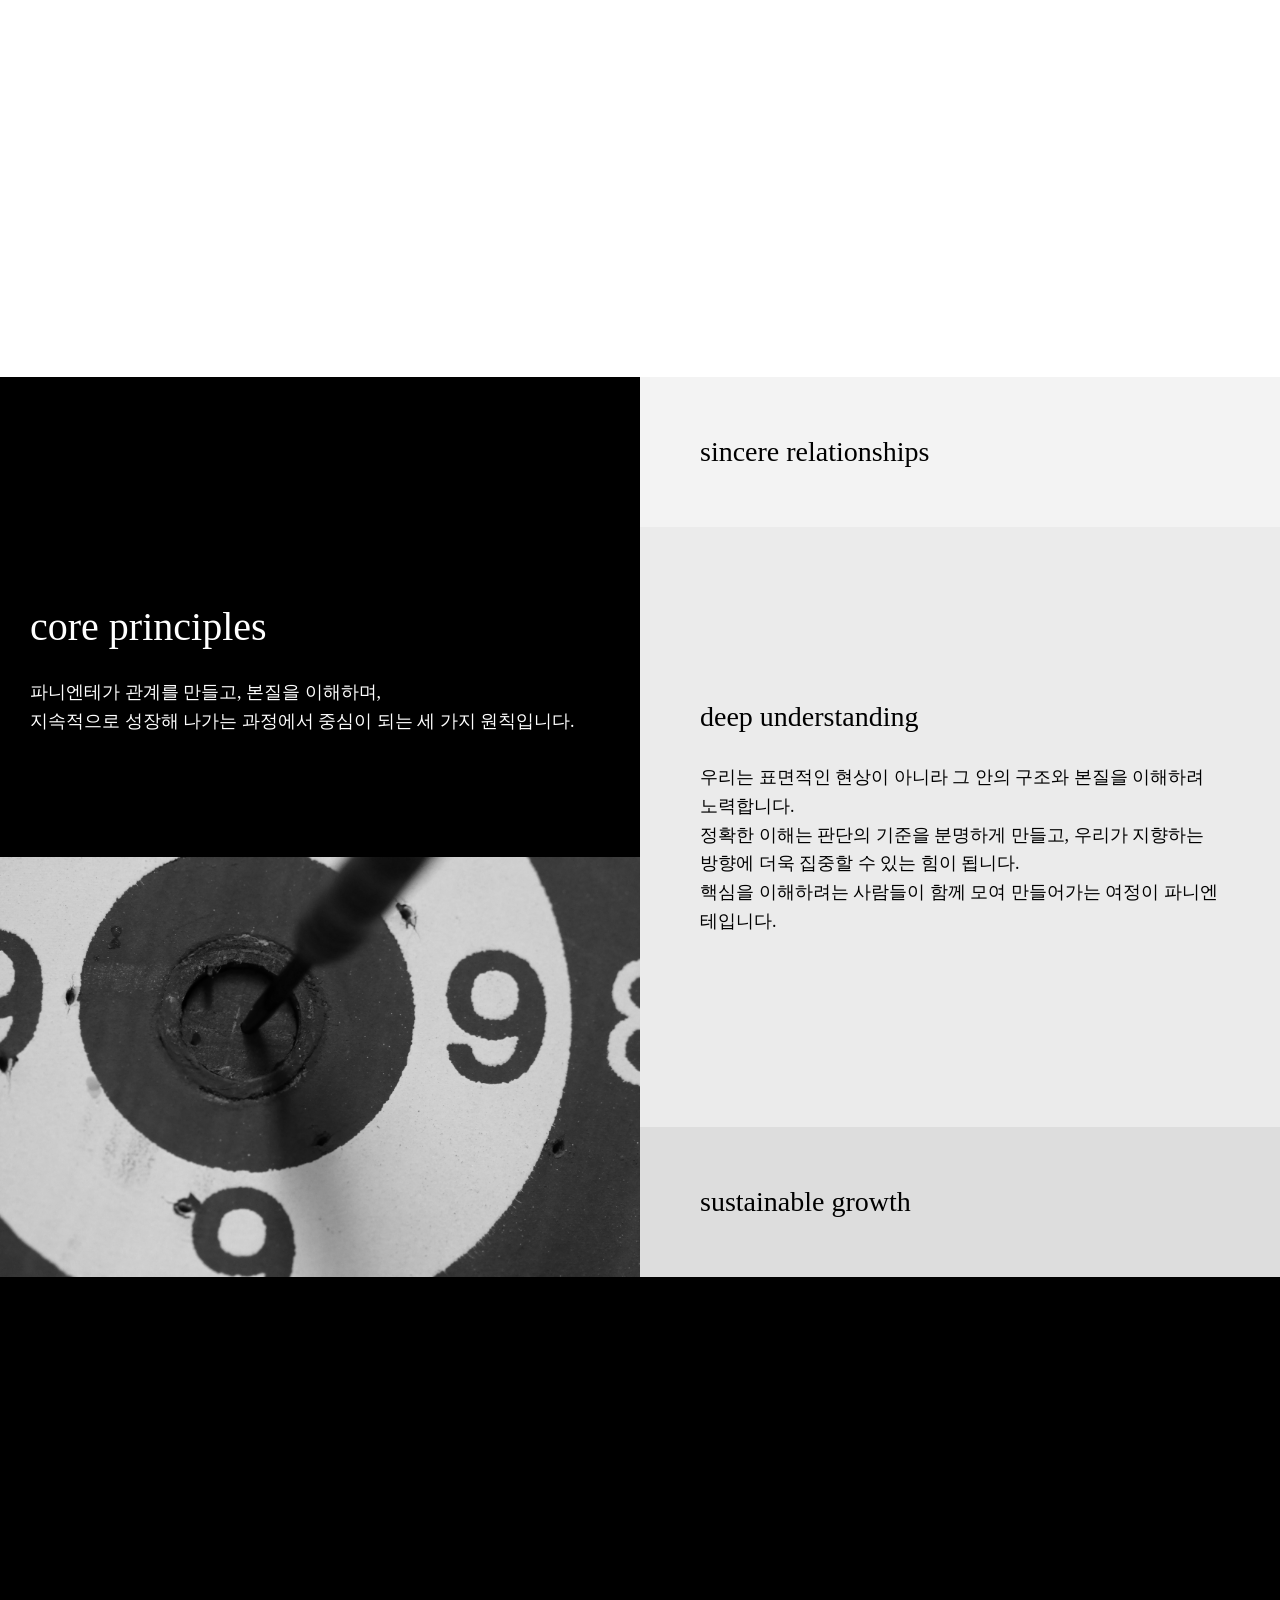
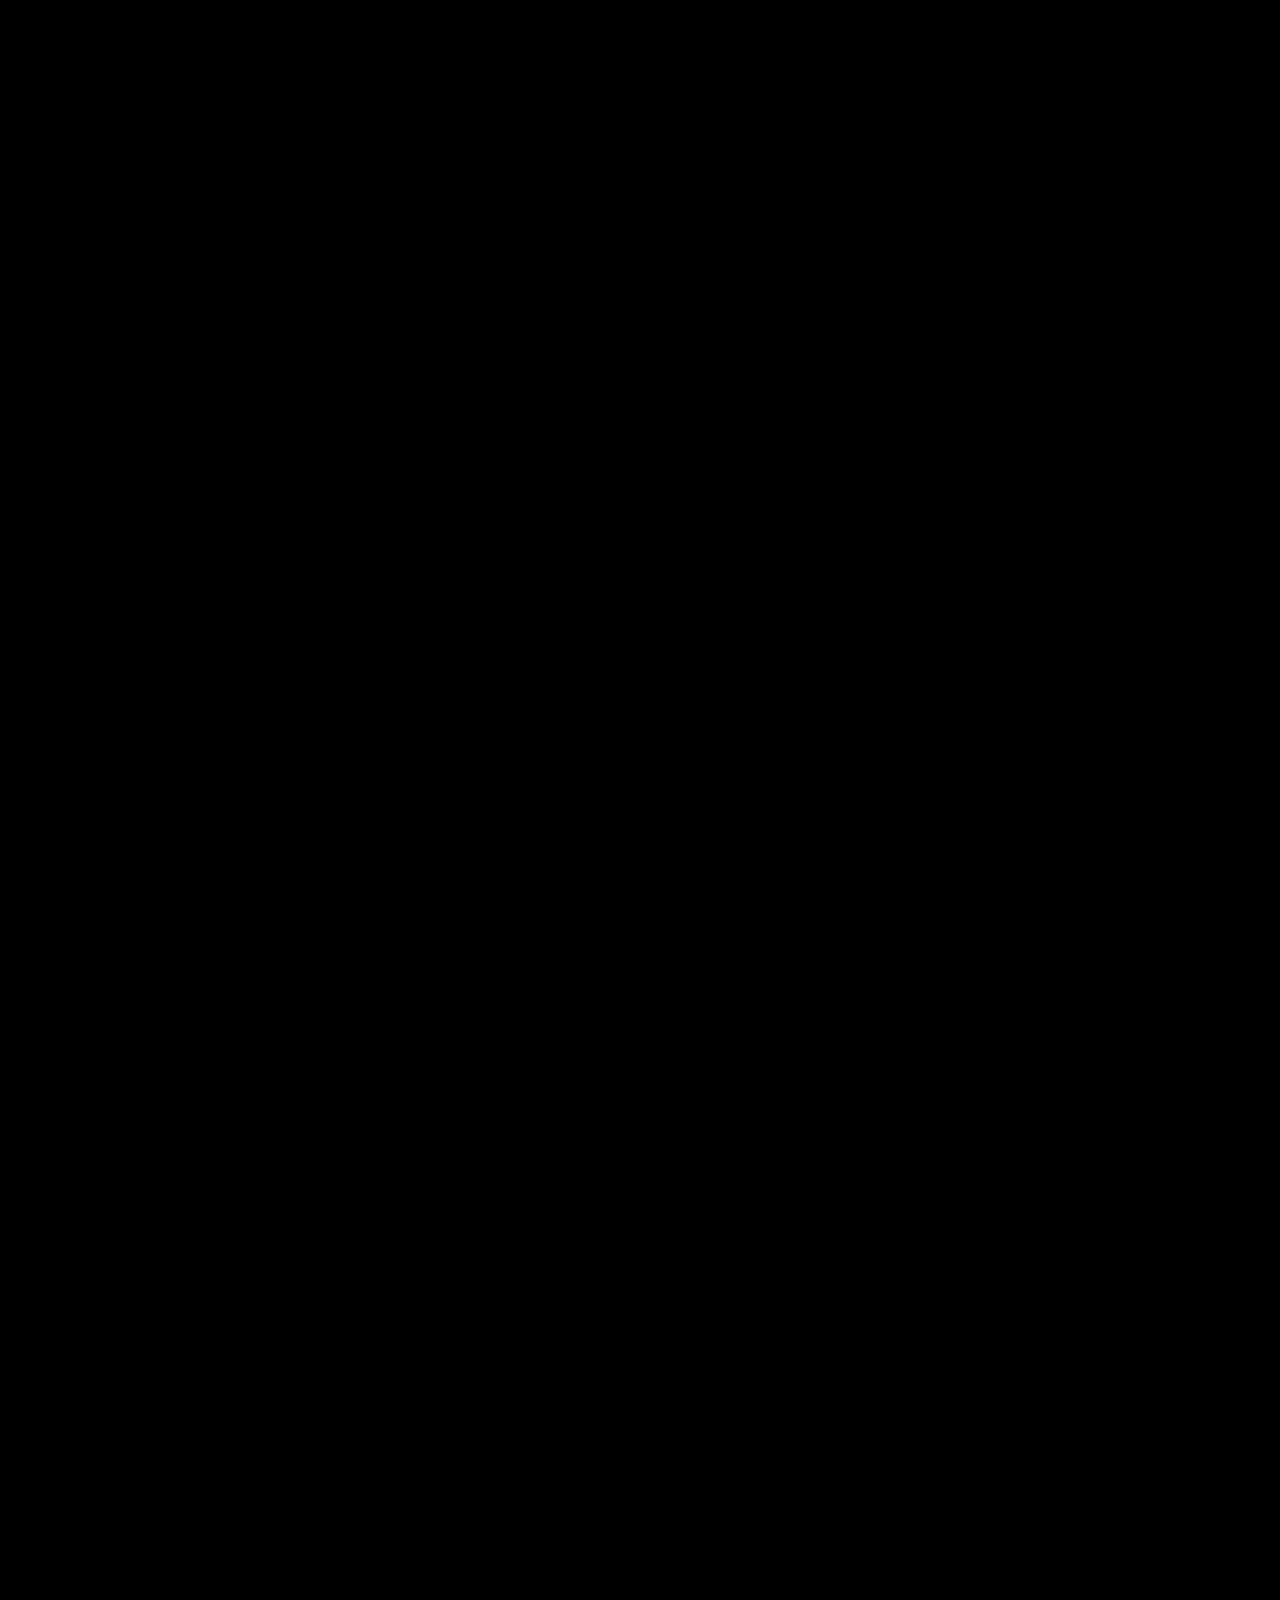
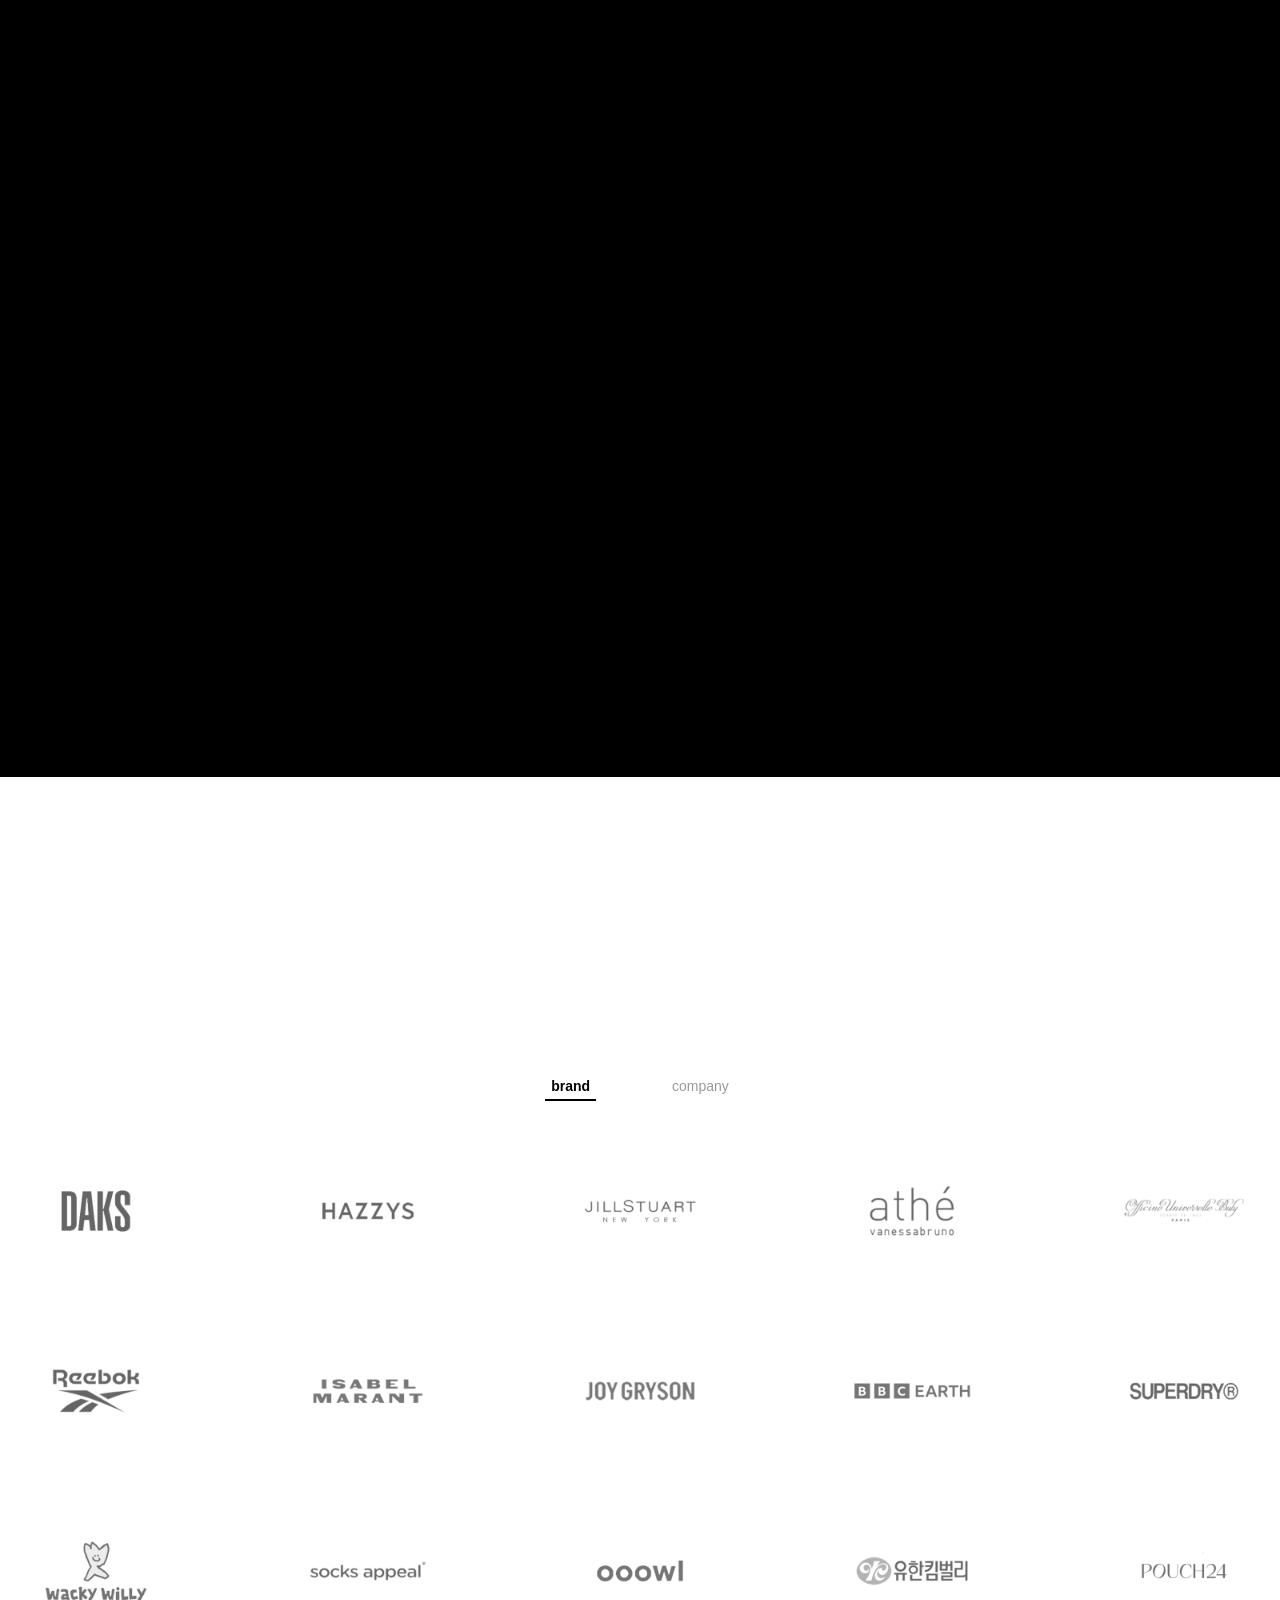
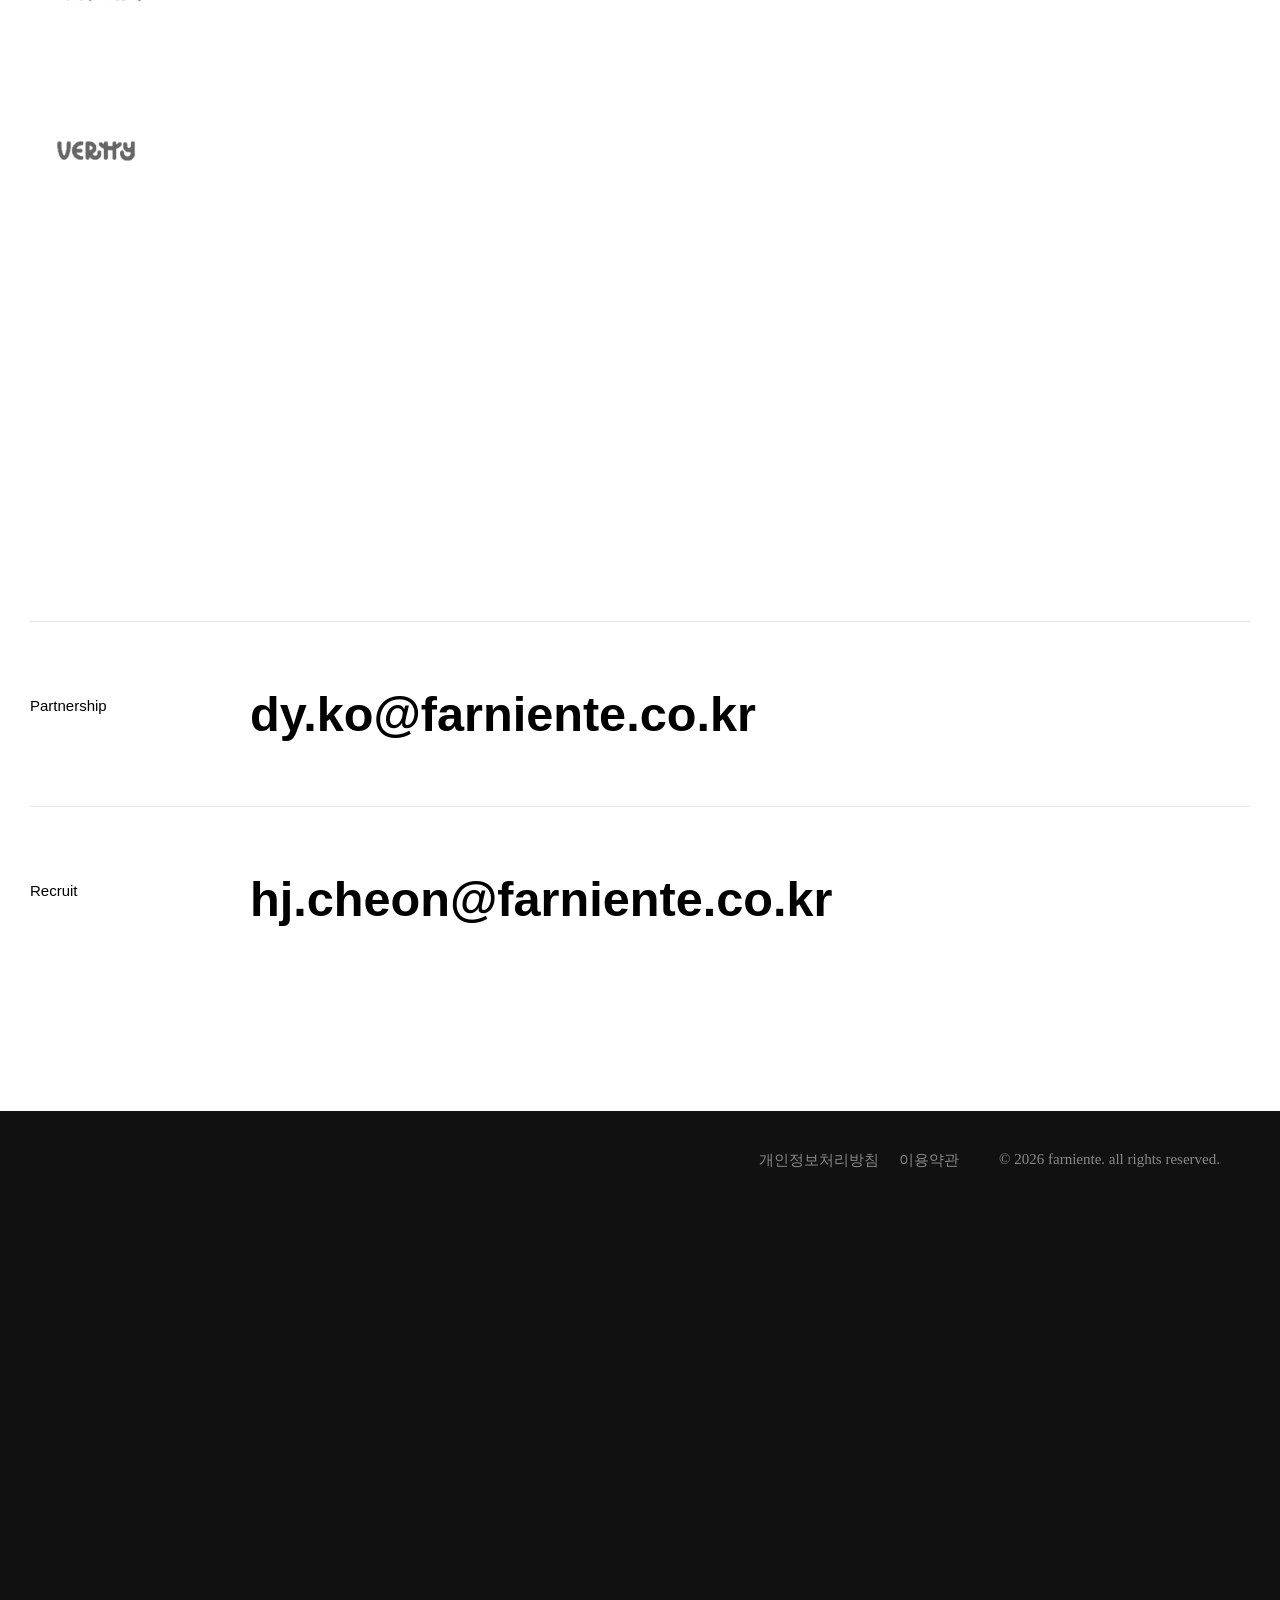
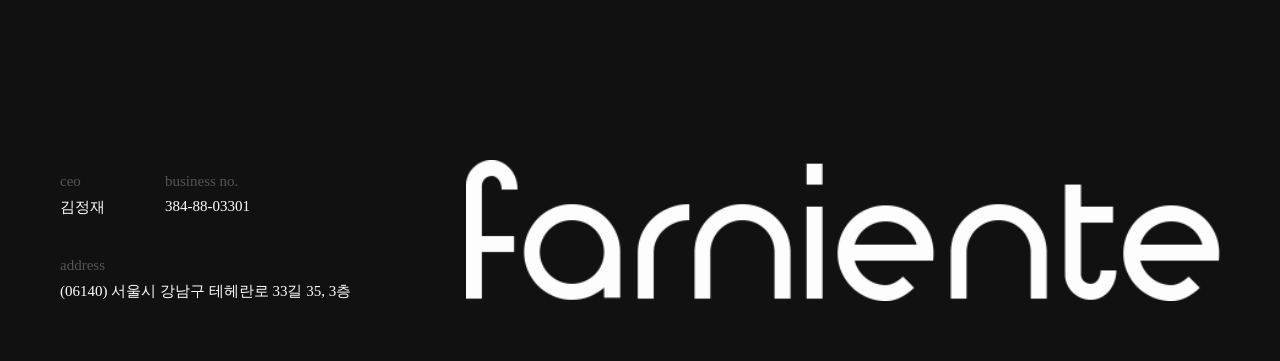
==== commit 093eea22: "Add files via upload" ====
--- a/index.html
+++ b/index.html
@@ -136,15 +136,16 @@
             <div class="logo-item"><img src="images/logo13.png" alt="logo13"></div>
             <div class="logo-item"><img src="images/logo14.png" alt="logo14"></div>
             <div class="logo-item"><img src="images/logo15.png" alt="logo15"></div>
+            <div class="logo-item"><img src="images/logo16.png" alt="logo15"></div>
         </div>
 
         <div class="logo-grid" id="company">
-            <div class="logo-item"><img src="images/logo16.png" alt="logo1"></div>
-            <div class="logo-item"><img src="images/logo17.png" alt="logo2"></div>
-            <div class="logo-item"><img src="images/logo18.png" alt="logo3"></div>
-            <div class="logo-item"><img src="images/logo19.png" alt="logo4"></div>
-            <div class="logo-item"><img src="images/logo20.png" alt="logo5"></div>
-            <div class="logo-item"><img src="images/logo21.png" alt="logo6"></div>
+            <div class="logo-item"><img src="images/logo17.png" alt="logo1"></div>
+            <div class="logo-item"><img src="images/logo18.png" alt="logo2"></div>
+            <div class="logo-item"><img src="images/logo19.png" alt="logo3"></div>
+            <div class="logo-item"><img src="images/logo20.png" alt="logo4"></div>
+            <div class="logo-item"><img src="images/logo21.png" alt="logo5"></div>
+            <div class="logo-item"><img src="images/logo22.png" alt="logo6"></div>
         </div>
     </div>
 </section>
--- a/style.css
+++ b/style.css
@@ -5,71 +5,72 @@
 }
 
 :root {
-    --header-height: 80px; /* 디자이너님의 상단바 실제 높이에 맞춰 조절하세요 */
+    --header-height: 80px;
 }
 
 /* 기본 설정 */
+*, *::before, *::after {
+    box-sizing: border-box;
+}
+
 body, html {
     margin: 0;
     padding: 0;
     width: 100%;
     height: auto;
     background-color: #fff;
-}
-
-/* 상단바 전체 설정 */
+    overflow-x: hidden;
+}
+
+/* ==========================================
+   HEADER
+========================================== */
 .main-header {
-    position: fixed;   /* 상단 고정 */
+    position: fixed;
     top: 0;
     left: 0;
     width: 100%;
     z-index: 9999;
-    background-color: transparent; /* 초기 상태 투명 */
-}
-
-/* 상단바 내부 정렬 */
+    background-color: transparent;
+    box-shadow: 0 4px 20px rgba(0, 0, 0, 0.02);
+}
+
 .header-inner {
     display: flex;
     align-items: center;
     justify-content: space-between;
-    padding: 20px 30px; /* 좌우 30px 여백 유지 */
+    padding: 20px 30px;
     box-sizing: border-box;
 }
 
-/* 로고 배치 */
 .logo-area {
     display: flex;
     align-items: center;
 }
 
 .logo-img {
-    height: 25px; /* 로고 높이는 이미지에 맞춰 조절하세요 */
+    height: 25px;
     display: block;
 }
 
-/* 하단 가로선 */
 .header-bottom-line {
     width: 100%;
     height: 1px;
-    background-color: rgba(0, 0, 0, 0.05); /* 아주 연한 선 */
-}
-
-/* 은은한 그림자 효과 */
-.main-header {
-    box-shadow: 0 4px 20px rgba(0, 0, 0, 0.02); /* 티 안나는 자연스러운 그림자 */
-}
-
-/* 스크롤 시 변화 (필요할 경우를 대비해 클래스만 생성) */
+    background-color: rgba(0, 0, 0, 0.05);
+}
+
 .main-header.scrolled {
-    background-color: rgba(255, 255, 255, 0.95); /* 스크롤 시 약간 불투명하게 변하고 싶을 때 사용 */
-    backdrop-filter: blur(5px); /* 뒤 배경 살짝 흐리게 */
-}
-
-/* 히어로 섹션 전체 높이 (스크롤 여유를 줌) */
+    background-color: rgba(255, 255, 255, 0.95);
+    backdrop-filter: blur(5px);
+}
+
+/* ==========================================
+   히어로 섹션 (원본 그대로)
+========================================== */
 .hero-section {
-    height: 250vh; 
+    height: 250vh;
     position: relative;
-    background-color: #ffffff; /* 참고 이미지와 유사한 따뜻한 베이지톤 */
+    background-color: #ffffff;
 }
 
 .hero-sticky-wrapper {
@@ -79,15 +80,13 @@
     width: 100%;
     display: flex;
     flex-direction: column;
-    /* 내부 요소들이 위에서부터 차곡차곡 쌓이게 합니다 */
-    justify-content: flex-start; 
-    padding: 0; /* 여백 때문에 비어 보일 수 있으니 일단 0으로 */
+    justify-content: flex-start;
+    padding: 0;
     overflow: hidden;
 }
 
-/* 문장 영역: 40% 너비, 상단바 아래 위치 */
 .hero-text-area {
-    position: absolute; /* 텍스트를 이미지 위에 띄웁니다 */
+    position: absolute;
     top: 430px;
     left: 30px;
     width: 100%;
@@ -96,15 +95,10 @@
 
 .hero-title .main-text {
     font-family: 'PP Neue Montreal', sans-serif;
-    font-size: 72px; /* 세리프는 조금 커야 맛이 납니다 */
+    font-size: 72px;
     line-height: 1.05;
     letter-spacing: -0.02em;
     color: #1a1a1a;
-   /* text-transform: uppercase;*/
-
-}
-
-.hero-title .main-text {
     display: block;
     font-weight: 600;
 }
@@ -120,40 +114,41 @@
     color: #555;
 }
 
-/* 이미지 컨테이너: 처음에는 아래쪽 50% 차지 */
 .hero-image-container {
     width: 100%;
-    height: 100vh; /* 컨테이너는 미리 100% 확보 */
-    display: flex;
-    align-items: flex-end; /* 이미지를 바닥에 붙여서 시작 */
+    height: 100vh;
+    display: flex;
+    align-items: flex-end;
     filter: grayscale(100%);
 }
 
 .hero-image-frame {
     width: 100%;
-    height: 30vh; /* 시작 높이 */
+    height: 30vh;
     overflow: hidden;
     position: relative;
-    /* 중요: 이미지가 커질 때 위로 차오르게 하기 위해 하단 고정 */
     margin-top: auto;
-    transition: none; 
+    transition: none;
 }
 
 .hero-image-frame img {
     width: 100%;
-    height: 100vh; /* [핵심] 이미지는 미리 100vh 높이를 가져야 프레임이 커질 때 상단이 안 빕니다 */
+    height: 100vh;
     object-fit: cover;
     object-position: center;
-    transition: none; 
-}
-
+    transition: none;
+}
+
+/* ==========================================
+   비전 마퀴
+========================================== */
 .vision-bridge-section {
     width: 100%;
     height: 10vh;
     display: flex;
     align-items: center;
     justify-content: center;
-    background-color: #ffffff; /* 히어로 섹션과 톤을 맞춰주세요 */
+    background-color: #ffffff;
     overflow: hidden;
 }
 
@@ -162,7 +157,7 @@
 }
 
 .vision-text {
-    display: flex; /* 내부 span들을 가로로 나열 */
+    display: flex;
     white-space: nowrap;
     font-family: 'PP Neue Montreal', sans-serif;
     font-weight: 600;
@@ -171,36 +166,41 @@
 }
 
 .vision-text span {
-    padding-right: 20px; /* 문장과 문장 사이의 간격 */
-}
-
-.whatwedo-section{
-    padding:500px 20px;
-}
-
-.whatwedo-inner{
-    width: 100%;
-    margin:0 auto;
-    text-align:center;
-}
-
-.whatwedo-title{
-    font-size:22px;
+    padding-right: 20px;
+}
+
+/* ==========================================
+   What We Do
+========================================== */
+.whatwedo-section {
+    padding: 500px 20px;
+}
+
+.whatwedo-inner {
+    width: 100%;
+    margin: 0 auto;
+    text-align: center;
+}
+
+.whatwedo-title {
+    font-size: 22px;
     font-weight: 500;
     margin-bottom: 28px;
 }
 
-.whatwedo-desc{
-    font-size:27px;
-    line-height:1.7;
+.whatwedo-desc {
+    font-size: 27px;
+    line-height: 1.7;
     font-weight: 400;
 }
 
-/* 섹션 전체 높이 확보 (스크롤 할 수 있는 공간) */
+/* ==========================================
+   Value 섹션 (원본 그대로)
+========================================== */
 .value-section {
     position: relative;
     width: 100%;
-    height: 400vh; /* 스크롤 길이는 넉넉히 */
+    height: 400vh;
     background-color: #000;
 }
 
@@ -210,8 +210,8 @@
     left: 0;
     width: 100%;
     height: 100vh;
-    display: flex; /* 좌우 나란히 배치 */
-    flex-direction: row; 
+    display: flex;
+    flex-direction: row;
     overflow: hidden;
 }
 
@@ -219,8 +219,8 @@
     width: 50%;
     height: 100%;
     display: flex;
-    flex-direction: column; /* 상하 배치를 위해 column 설정 */
-    padding: 0; /* 내부 영역에서 패딩을 조절하기 위해 0으로 변경 */
+    flex-direction: column;
+    padding: 0;
     background-color: #000;
     color: #fff;
 }
@@ -228,21 +228,21 @@
 .value-left-img {
     width: 100%;
     height: 100%;
-    object-fit: cover; /* 이미지가 영역에 맞게 꽉 차도록 설정 */
+    object-fit: cover;
     display: block;
 }
 
 .left-top {
-    flex: 1; /* 상하 비율 조절 (예: 1:1) */
+    flex: 1;
     display: flex;
     flex-direction: column;
     justify-content: center;
-    padding: 30px; /* 기존 좌측 패딩 유지 */
+    padding: 30px;
     background-color: #000;
 }
 
 .left-bottom {
-    flex: 1; /* 상하 비율 조절 */
+    flex: 1;
     width: 100%;
     height: 100%;
     position: relative;
@@ -256,24 +256,24 @@
     width: 100%;
     height: 100%;
     object-fit: cover;
-    opacity: 0; /* 기본적으로 안 보임 */
-    transition: opacity 0.6s ease; /* 이미지가 바뀔 때 부드럽게 페이드 */
+    opacity: 0;
+    transition: opacity 0.6s ease;
     filter: grayscale(100%);
 }
 
 .value-img.active {
-    opacity: 1; /* 활성화된 이미지만 보임 */
-}
-
-.value-main-title{
-font-size: 40px;
-font-weight: 400;
-margin-bottom: 10px;
-position: relative;
-top: 45px;
-}
-
-.value-main-desc{
+    opacity: 1;
+}
+
+.value-main-title {
+    font-size: 40px;
+    font-weight: 400;
+    margin-bottom: 10px;
+    position: relative;
+    top: 45px;
+}
+
+.value-main-desc {
     font-size: 18px;
     line-height: 1.6;
     font-weight: 400;
@@ -285,7 +285,7 @@
     width: 50%;
     height: 100%;
     display: flex;
-    flex-direction: column; /* 3단 쌓기 */
+    flex-direction: column;
 }
 
 .value-item {
@@ -298,23 +298,26 @@
 }
 
 .value-item.active {
-    flex: 4; /* 활성화 시 확 커짐 */
-}
-
-/* 숫자와 타이틀 가로 배치 */
+    flex: 4;
+}
+
 .card-header {
     display: flex;
     align-items: baseline;
     gap: 15px;
 }
 
-.card-title { font-size: 28px; font-weight: 500; font-family: 'PP Neue Montreal'; }
+.card-title {
+    font-size: 28px;
+    font-weight: 500;
+    font-family: 'PP Neue Montreal';
+}
 
 .card-desc {
-font-size: 18px;
-line-height: 1.6;
-font-weight: 300;
-margin-top: 10px;
+    font-size: 18px;
+    line-height: 1.6;
+    font-weight: 300;
+    margin-top: 10px;
 }
 
 .card-content {
@@ -330,17 +333,18 @@
     margin-top: 20px;
 }
 
-.item-01 { background-color: #f3F3F3; }
+.item-01 { background-color: #f3f3f3; }
 .item-02 { background-color: #ebebeb; }
 .item-03 { background-color: #dddddd; }
 
-/*파트너십 섹션*/
+/* ==========================================
+   Partners 섹션
+========================================== */
 .partners-section {
     padding: 300px 0;
     text-align: center;
 }
 
-/* 탭 메뉴 스타일 */
 .partners-tabs {
     margin-bottom: 60px;
     display: flex;
@@ -365,16 +369,15 @@
     font-weight: 600;
 }
 
-/* 로고 그리드 (1줄에 5개) */
 .logo-grid {
-    display: none; /* 기본 숨김 */
+    display: none;
     grid-template-columns: repeat(5, 1fr);
     gap: 80px;
     align-items: center;
 }
 
 .logo-grid.active {
-    display: grid; /* 활성화 시 노출 */
+    display: grid;
 }
 
 .logo-item {
@@ -387,23 +390,28 @@
 .logo-item img {
     max-width: 120px;
     height: auto;
-    /* 흑백 필터 적용 */
     filter: grayscale(100%);
     opacity: 0.6;
     transition: all 0.4s ease;
 }
 
-/* 마우스 올리면 컬러로 변경 */
 .logo-item img:hover {
     filter: grayscale(0%);
     opacity: 1;
 }
 
-
-/* 문의섹션 전체 컨테이너 */
+/* ==========================================
+   Contact 섹션
+========================================== */
 .contact-area {
     padding: 120px 30px;
     background-color: var(--bg-color);
+}
+
+.contact-line {
+    width: 100%;
+    height: 1px;
+    background-color: rgba(0,0,0,0.1);
 }
 
 .contact-wrapper {
@@ -425,12 +433,10 @@
     border-bottom: 1px solid rgba(0,0,0,0.1);
 }
 
-/* 호버 시 텍스트만 살짝 오른쪽으로 밀리게 */
 .contact-item:hover {
     padding-left: 40px;
 }
 
-/* 호버 시 배경색이 아래서 위로 차오르는 효과를 원하시면 추가 */
 .contact-item::before {
     content: '';
     position: absolute;
@@ -439,13 +445,13 @@
     z-index: -1;
     transition: height 0.4s ease;
 }
+
 .contact-item:hover::before { height: 100%; }
 .contact-item:hover { color: #fff; }
 
-
 .contact-info {
     display: flex;
-    align-items: baseline; /* 라벨과 이메일 한 줄 배치 */
+    align-items: baseline;
     gap: 120px;
     flex-grow: 1;
 }
@@ -454,14 +460,15 @@
     font-family: 'Instrument Sans', sans-serif;
     font-size: 15px;
     font-weight: 500;
-    display: inline-block; /* 너비를 먹이기 위해 설정 */
+    display: inline-block;
     width: 100px;
     transform: translateY(-20px);
+    flex-shrink: 0;
 }
 
 .contact-mail {
     font-family: 'Instrument Sans', sans-serif;
-    font-size: 4vw; /* 시원한 크기 */
+    font-size: 4vw;
     font-weight: 700;
     margin: 0;
 }
@@ -471,32 +478,34 @@
     font-weight: 200;
     opacity: 0;
     transition: opacity 0.3s, transform 0.3s;
-}
+    flex-shrink: 0;
+}
+
 .contact-item:hover .contact-arrow {
     opacity: 1;
     transform: translate(10px, -10px);
 }
 
-
-/*푸터푸터푸터*/
+/* ==========================================
+   Footer
+========================================== */
 .main-footer {
-    background-color: #111; /* 시안의 짙은 그레이/블랙 톤 */
+    background-color: #111;
     color: #fff;
-    padding: 40px 60px 60px; /* 시안처럼 하단 여백을 많이 줌 */
+    padding: 40px 60px 60px;
     position: relative;
     z-index: 9999;
     overflow: hidden;
     display: flex;
     flex-direction: column;
     justify-content: space-between;
-    min-height: 850px; /* 공간 확보 */
+    min-height: 850px;
     box-sizing: border-box;
 }
 
-/* 1. 우측 상단 영역 */
 .footer-top-links {
     display: flex;
-    justify-content: flex-end; /* 오른쪽 정렬 */
+    justify-content: flex-end;
     gap: 40px;
     font-size: 15px;
     color: #888;
@@ -512,14 +521,12 @@
     text-decoration: none;
 }
 
-/* 2. 하단 메인 영역 */
 .footer-bottom-content {
     display: flex;
     justify-content: space-between;
-    align-items: flex-end; /* 바닥에 딱 붙임 */
-}
-
-/* 왼쪽 정보 텍스트 */
+    align-items: flex-end;
+}
+
 .company-info {
     display: flex;
     flex-direction: column;
@@ -548,15 +555,299 @@
     font-weight: 500;
 }
 
-/* 로고 이미지 (우하단 쏠림) */
 .footer-logo-box {
-    width: 65%; /* 로고가 차지하는 비중 */
+    width: 65%;
     text-align: right;
 }
 
 .footer-logo-box img {
     width: 100%;
-    max-width: 900px; /* 로고 크기는 프로젝트에 맞춰 조절 */
+    max-width: 900px;
     display: block;
     margin-left: auto;
+}
+
+/* ==========================================
+   LAPTOP (1024px ~ 1440px)
+========================================== */
+@media (max-width: 1440px) {
+    .hero-title .main-text {
+        font-size: clamp(52px, 5.5vw, 72px);
+    }
+    .hero-title .sub-text {
+        font-size: clamp(16px, 1.6vw, 22px);
+    }
+    .contact-mail {
+        font-size: clamp(30px, 3.8vw, 56px);
+    }
+}
+
+/* ==========================================
+   TABLET (768px ~ 1024px)
+========================================== */
+@media (max-width: 1024px) {
+    .hero-text-area {
+        top: 260px;
+        left: 24px;
+        width: calc(100% - 48px);
+    }
+    .hero-title .main-text {
+        font-size: clamp(40px, 5.5vw, 60px);
+    }
+    .hero-title .sub-text {
+        font-size: clamp(14px, 2vw, 18px);
+        margin-top: 14px;
+    }
+    .whatwedo-section {
+        padding: 300px 40px;
+    }
+    .whatwedo-desc {
+        font-size: 22px;
+    }
+    .value-main-title {
+        font-size: 30px;
+    }
+    .value-main-desc {
+        font-size: 15px;
+    }
+    .value-item {
+        padding: 0 30px;
+    }
+    .card-title {
+        font-size: 22px;
+    }
+    .card-desc {
+        font-size: 15px;
+    }
+    .partners-section {
+        padding: 200px 40px;
+    }
+    .logo-grid {
+        grid-template-columns: repeat(4, 1fr);
+        gap: 50px;
+    }
+    .contact-info {
+        gap: 60px;
+    }
+    .contact-mail {
+        font-size: clamp(22px, 3.5vw, 40px);
+    }
+    .main-footer {
+        padding: 40px 40px 50px;
+        min-height: 600px;
+    }
+    .footer-logo-box {
+        width: 55%;
+    }
+}
+
+/* ==========================================
+   MOBILE (~ 768px)
+   ★ 히어로 sticky/height → 절대 건드리지 않음 (JS 동작 보장)
+   ★ value sticky/height(400vh) → 절대 건드리지 않음 (JS 동작 보장)
+   ★ 레이아웃·폰트·간격만 조정
+========================================== */
+@media (max-width: 768px) {
+
+    /* 헤더 */
+    .header-inner {
+        padding: 16px 20px;
+    }
+    .logo-img {
+        height: 20px;
+    }
+
+    /* 히어로 텍스트 위치·크기만 조정 */
+    .hero-text-area {
+        top: 120px;
+        left: 20px;
+        width: calc(100% - 40px);
+    }
+    .hero-title .main-text {
+        font-size: clamp(26px, 7.5vw, 40px);
+        line-height: 1.1;
+    }
+    .hero-title .sub-text {
+        font-size: clamp(12px, 3.5vw, 15px);
+        margin-top: 10px;
+    }
+
+    /* 비전 마퀴 */
+    .vision-bridge-section {
+        height: auto;
+        min-height: 50px;
+        padding: 14px 0;
+    }
+    .vision-text {
+        font-size: clamp(13px, 4.5vw, 18px);
+    }
+
+    /* what we do */
+    .whatwedo-section {
+        padding: 80px 24px;
+    }
+    .whatwedo-title {
+        font-size: 15px;
+        margin-bottom: 18px;
+    }
+    .whatwedo-desc {
+        font-size: clamp(15px, 4vw, 19px);
+        line-height: 1.8;
+        word-break: keep-all;
+    }
+
+    /* value — sticky/height 유지, 방향만 column으로 */
+    .value-sticky-wrapper {
+        flex-direction: column;
+    }
+    .value-left {
+        width: 100%;
+        flex: 0 0 40%;
+    }
+    .left-top {
+        padding: 52px 20px 12px;
+    }
+    .value-main-title {
+        font-size: 22px;
+        top: 0;
+        margin-bottom: 6px;
+    }
+    .value-main-desc {
+        font-size: 12px;
+        top: 0;
+        word-break: keep-all;
+    }
+    .left-bottom {
+        flex: 1;
+    }
+    .value-right {
+        width: 100%;
+        flex: 0 0 60%;
+    }
+    .value-item {
+        padding: 0 18px;
+    }
+    .card-title {
+        font-size: 15px;
+    }
+    .card-desc {
+        font-size: 12px;
+        line-height: 1.6;
+        word-break: keep-all;
+    }
+    .value-item.active .card-content {
+        max-height: 160px;
+        margin-top: 10px;
+    }
+
+    /* partners */
+    .partners-section {
+        padding: 80px 24px;
+    }
+    .partners-tabs {
+        gap: 36px;
+        margin-bottom: 36px;
+    }
+    .logo-grid {
+        grid-template-columns: repeat(3, 1fr);
+        gap: 20px;
+    }
+    .logo-item {
+        height: 60px;
+    }
+    .logo-item img {
+        max-width: 70px;
+    }
+
+    /* contact */
+    .contact-area {
+        padding: 60px 20px;
+    }
+    .contact-item {
+        flex-direction: column;
+        align-items: flex-start;
+        padding: 28px 0;
+        gap: 10px;
+    }
+    .contact-item:hover {
+        padding-left: 0;
+    }
+    .contact-info {
+        flex-direction: column;
+        gap: 4px;
+        align-items: flex-start;
+    }
+    .contact-cat {
+        transform: none;
+        width: auto;
+        font-size: 12px;
+    }
+    .contact-mail {
+        font-size: clamp(18px, 5.5vw, 26px);
+        word-break: break-all;
+    }
+    .contact-arrow {
+        opacity: 1;
+        font-size: 1.8rem;
+    }
+
+    /* footer */
+    .main-footer {
+        min-height: auto;
+        padding: 32px 20px 44px;
+        gap: 50px;
+    }
+    .footer-top-links {
+        flex-direction: column;
+        align-items: flex-start;
+        gap: 12px;
+        font-size: 13px;
+    }
+    .footer-bottom-content {
+        flex-direction: column;
+        align-items: flex-start;
+        gap: 36px;
+    }
+    .company-info {
+        gap: 20px;
+    }
+    .info-row {
+        flex-direction: column;
+        gap: 16px;
+    }
+    .info-item .label,
+    .info-item .value {
+        font-size: 13px;
+    }
+    .footer-logo-box {
+        width: 100%;
+        text-align: left;
+    }
+    .footer-logo-box img {
+        margin-left: 0;
+        max-width: 100%;
+    }
+}
+
+/* ==========================================
+   SMALL MOBILE (~ 390px)
+   아이폰SE, 갤럭시 A 소형 기기
+========================================== */
+@media (max-width: 390px) {
+    .hero-title .main-text {
+        font-size: 24px;
+    }
+    .hero-title .sub-text {
+        font-size: 12px;
+    }
+    .whatwedo-desc {
+        font-size: 14px;
+    }
+    .logo-grid {
+        grid-template-columns: repeat(2, 1fr);
+        gap: 14px;
+    }
+    .contact-mail {
+        font-size: 16px;
+    }
 }
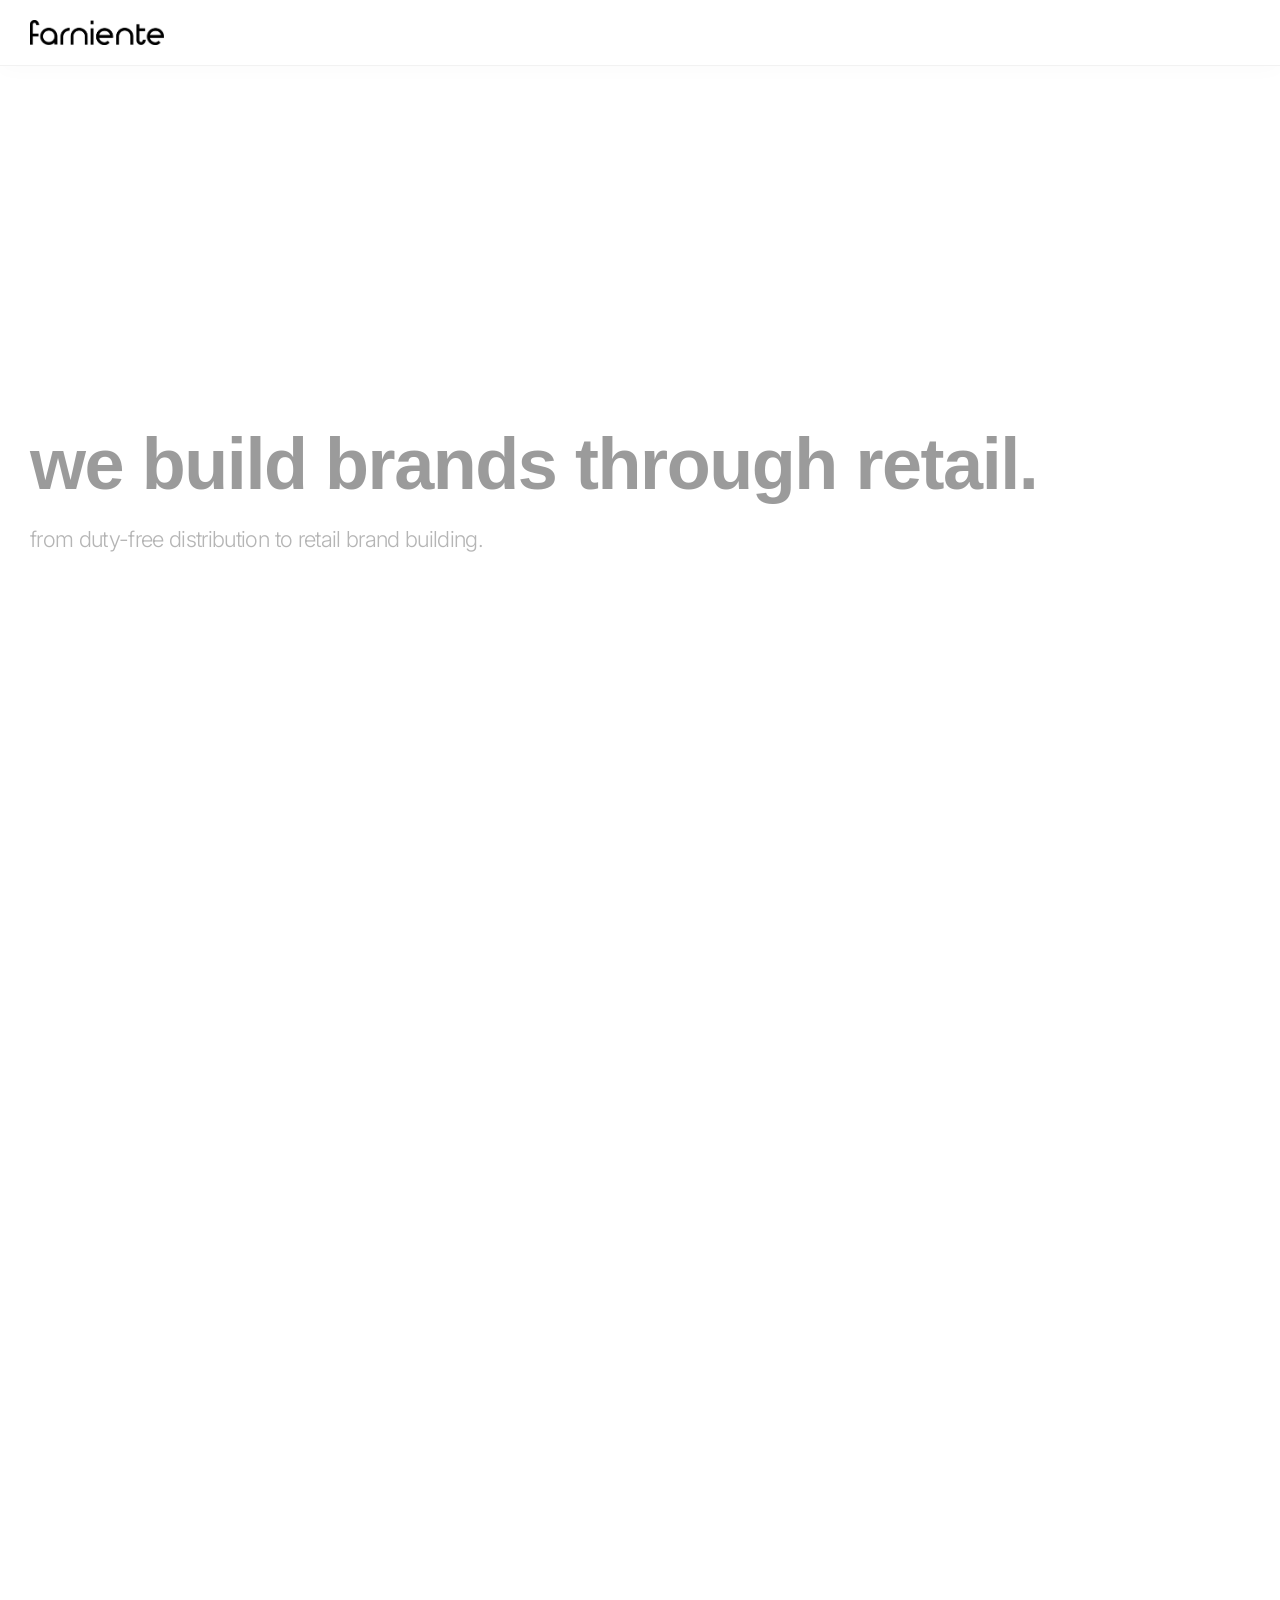
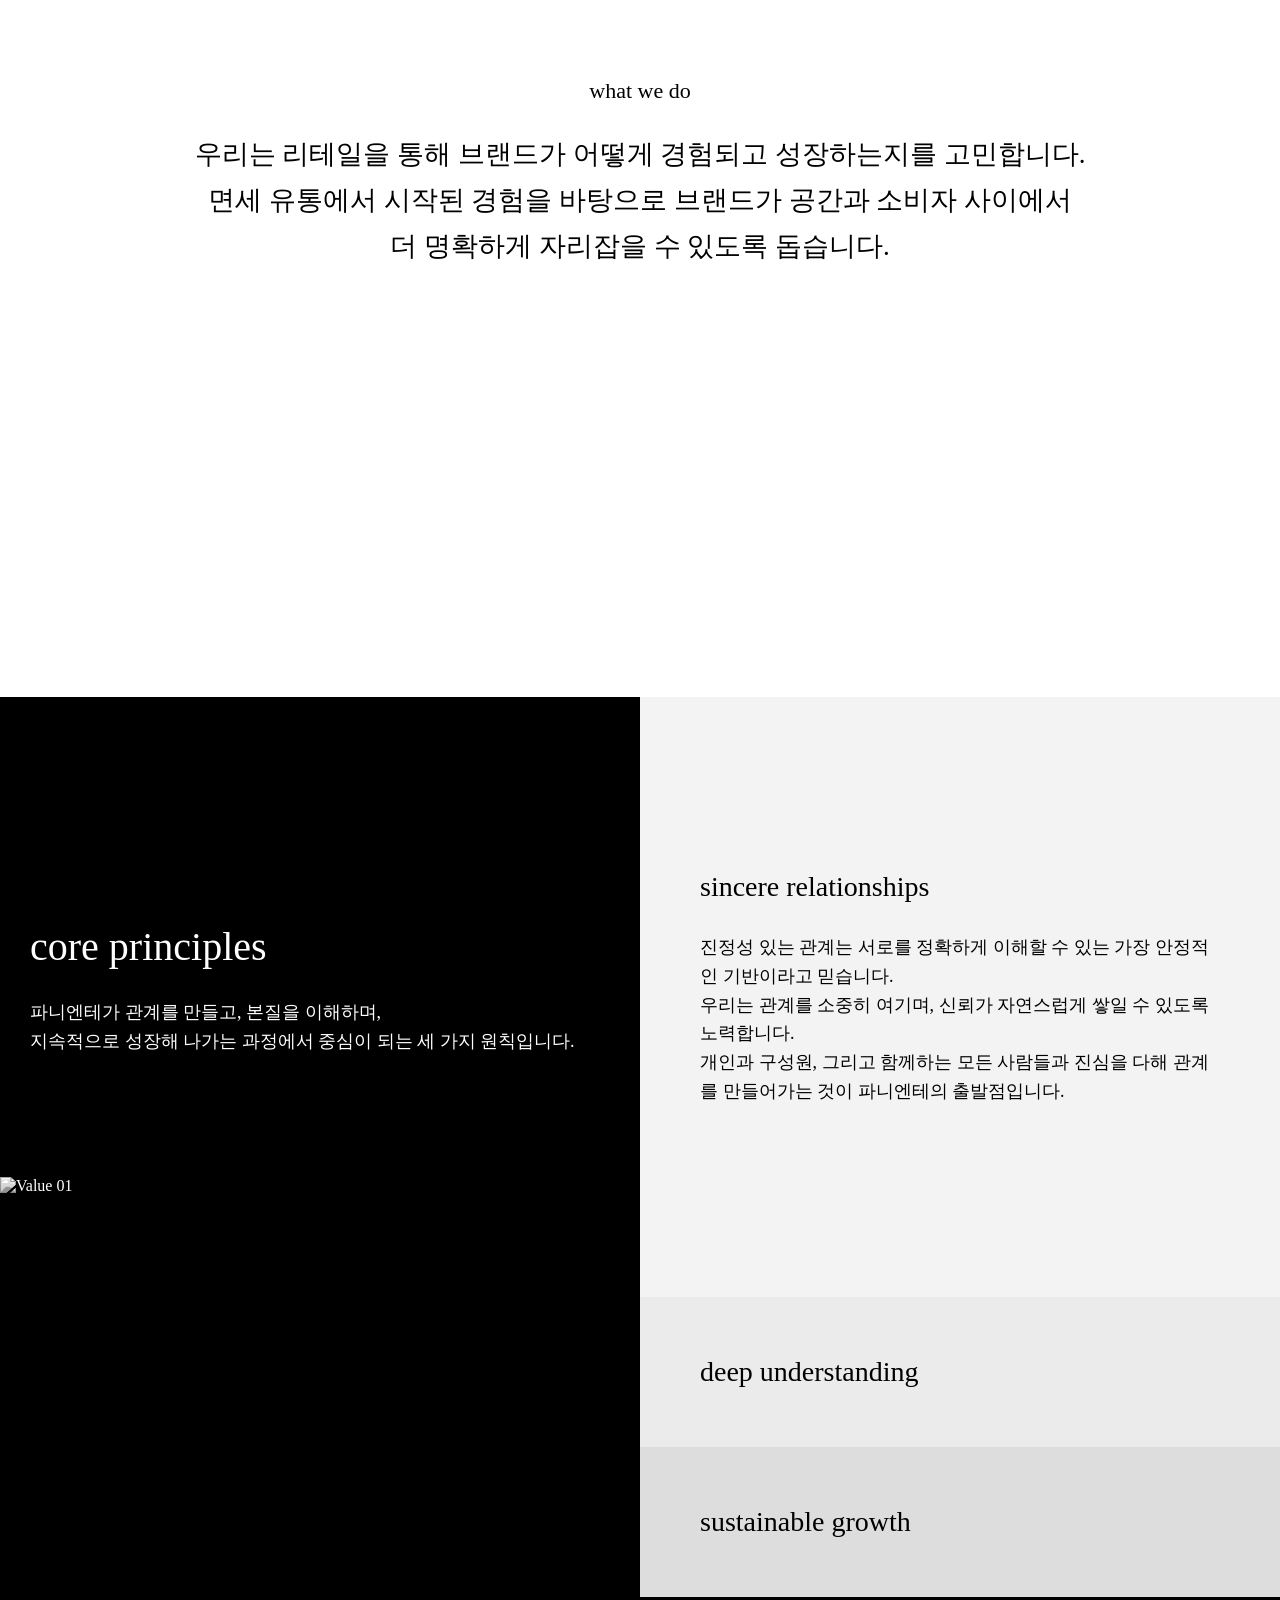
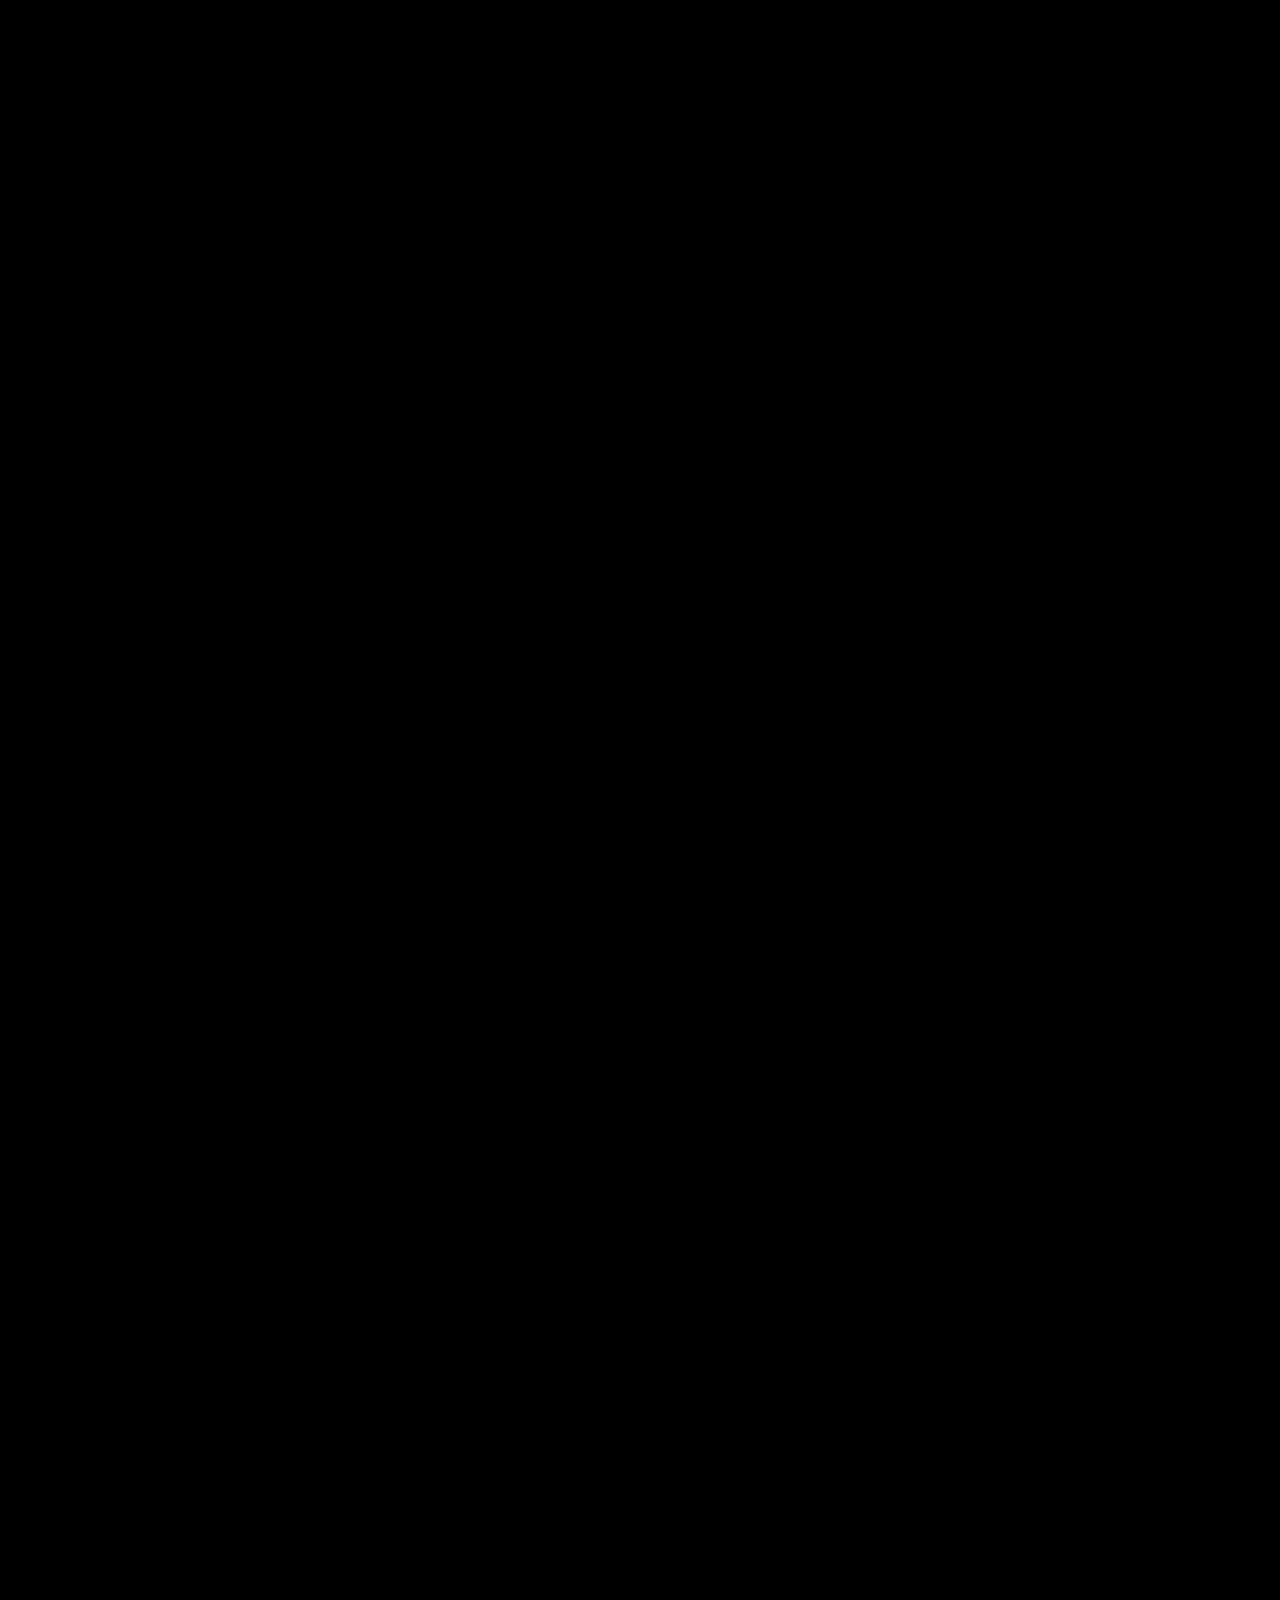
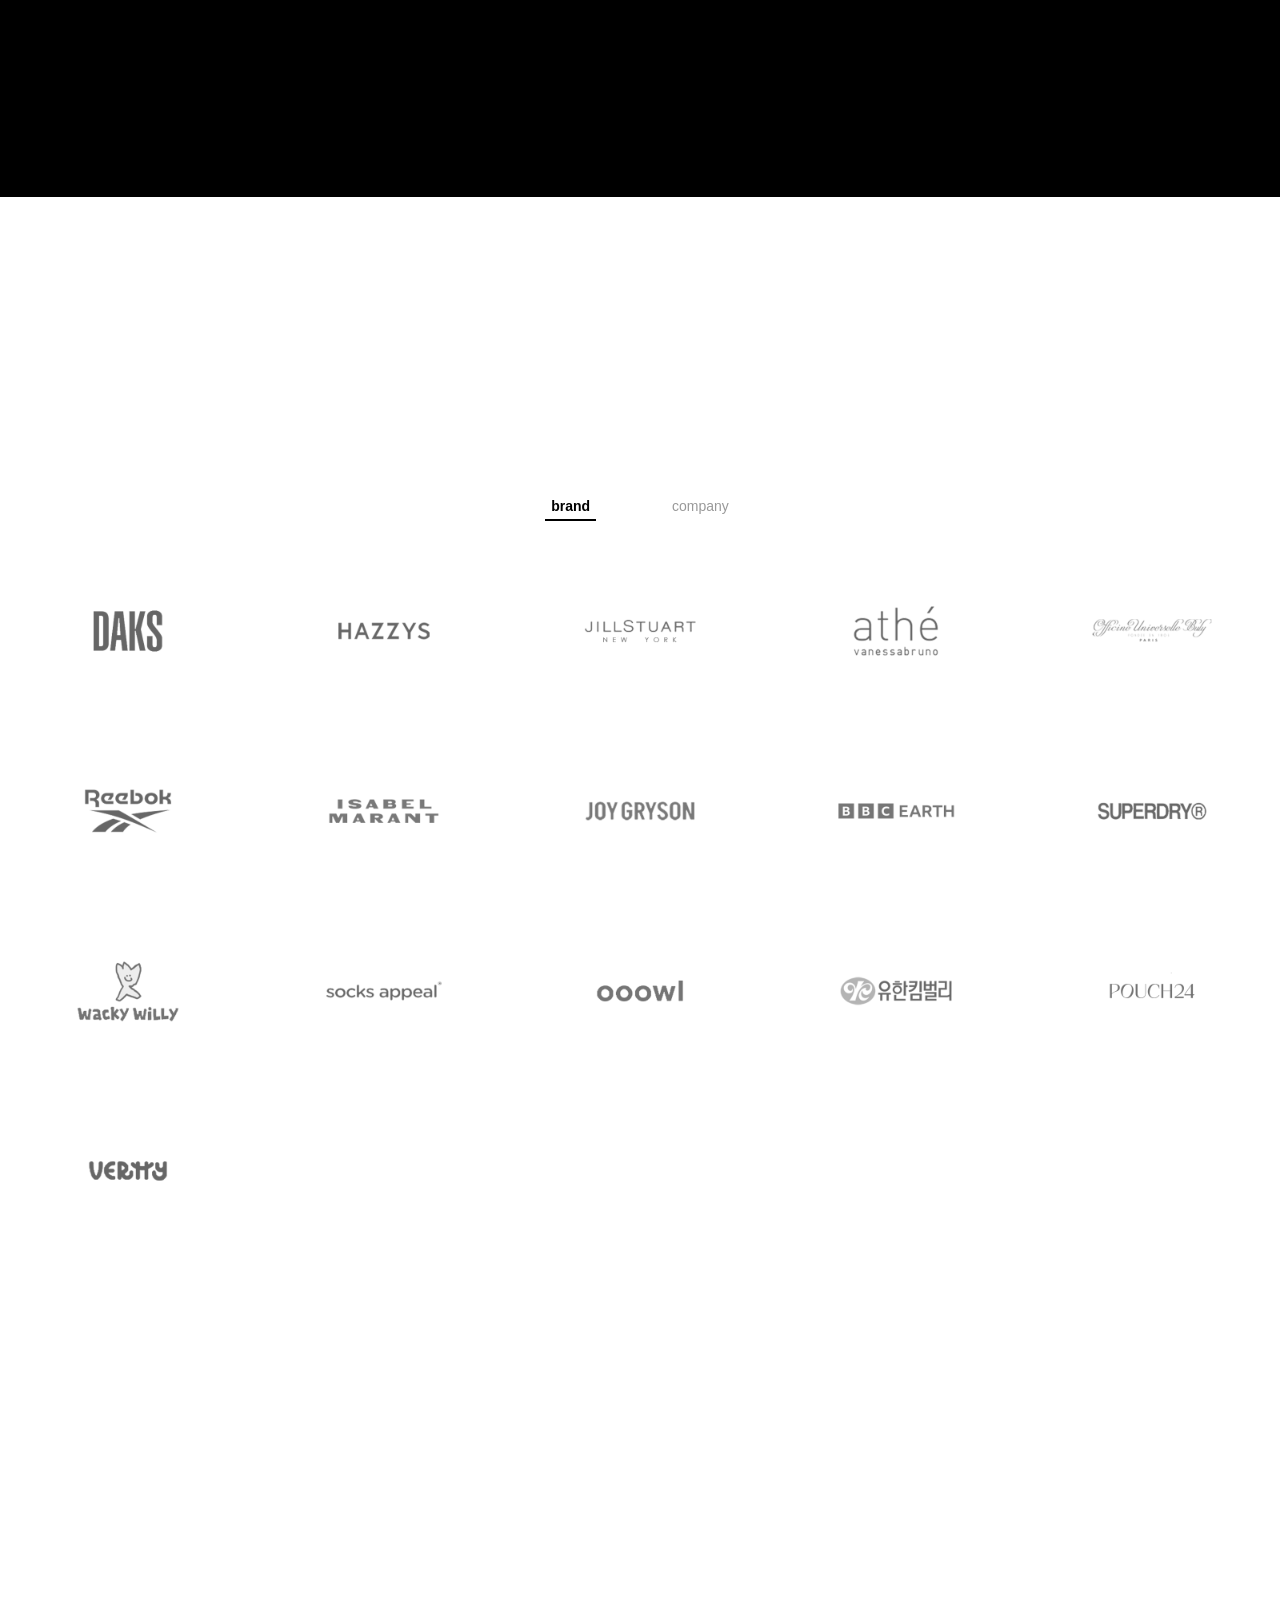
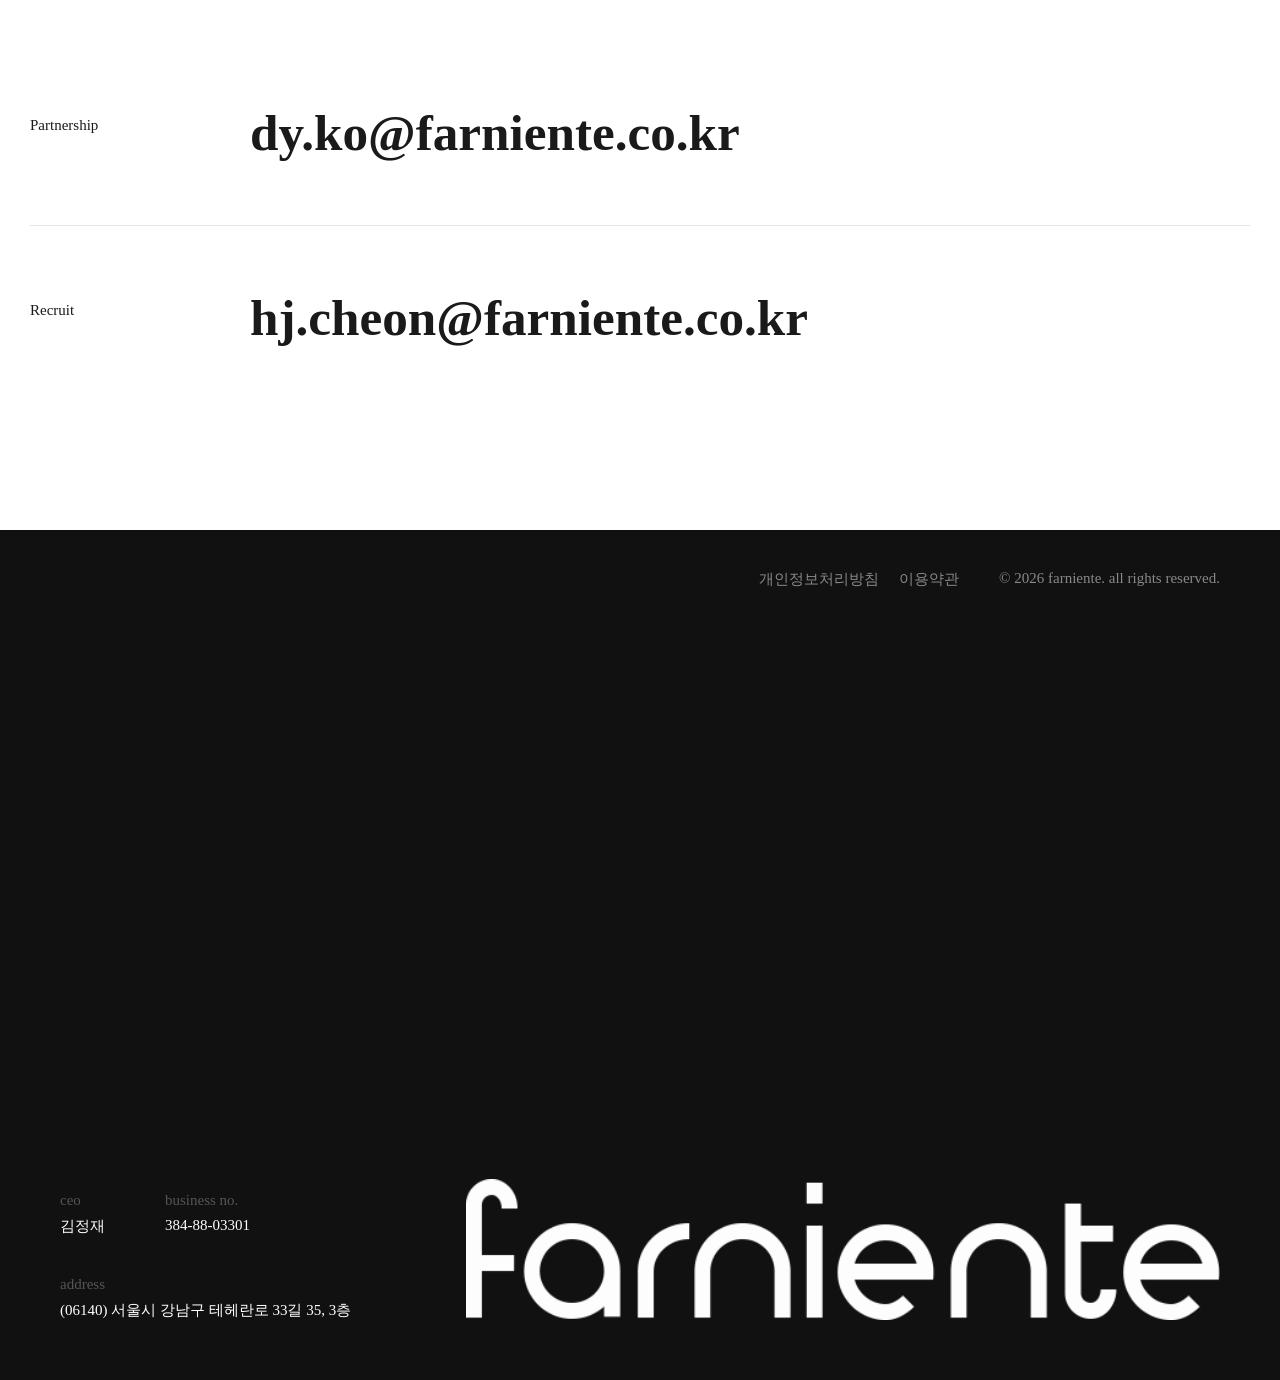
==== commit b8c62dfc: "Add files via upload" ====
--- a/index.html
+++ b/index.html
@@ -34,19 +34,6 @@
             <div class="hero-image-frame">
                 <img src="hero-image.1.jpg" alt="Hero Portfolio Image">
             </div>
-        </div>
-    </div>
-</section>
-
-<section class="vision-bridge-section">
-    <div class="marquee-wrapper">
-        <div class="vision-text">
-            <span>sincere relationships</span>
-            <span>deep understanding</span>
-            <span>sustainable growth</span>
-            <span>sincere relationships</span>
-            <span>deep understanding</span>
-            <span>sustainable growth</span>
         </div>
     </div>
 </section>
--- a/style.css
+++ b/style.css
@@ -8,18 +8,17 @@
     --header-height: 80px;
 }
 
-/* 기본 설정 */
 *, *::before, *::after {
     box-sizing: border-box;
 }
 
+/* ✅ overflow-x: hidden 제거 - Sticky 작동 가능하게 */
 body, html {
     margin: 0;
     padding: 0;
     width: 100%;
     height: auto;
     background-color: #fff;
-    overflow-x: hidden;
 }
 
 /* ==========================================
@@ -65,10 +64,10 @@
 }
 
 /* ==========================================
-   히어로 섹션 (원본 그대로)
+   HERO SECTION
 ========================================== */
 .hero-section {
-    height: 250vh;
+    height: 140vh;
     position: relative;
     background-color: #ffffff;
 }
@@ -78,10 +77,6 @@
     top: 0;
     height: 100vh;
     width: 100%;
-    display: flex;
-    flex-direction: column;
-    justify-content: flex-start;
-    padding: 0;
     overflow: hidden;
 }
 
@@ -89,7 +84,7 @@
     position: absolute;
     top: 430px;
     left: 30px;
-    width: 100%;
+    width: calc(100% - 60px);
     z-index: 10;
 }
 
@@ -117,63 +112,33 @@
 .hero-image-container {
     width: 100%;
     height: 100vh;
-    display: flex;
-    align-items: flex-end;
+    position: relative;
     filter: grayscale(100%);
 }
 
 .hero-image-frame {
+    position: absolute;
+    bottom: 0;
+    left: 0;
     width: 100%;
     height: 30vh;
     overflow: hidden;
-    position: relative;
-    margin-top: auto;
-    transition: none;
 }
 
 .hero-image-frame img {
+    position: absolute;
+    top: 0;
+    left: 0;
     width: 100%;
     height: 100vh;
     object-fit: cover;
-    object-position: center;
-    transition: none;
-}
-
-/* ==========================================
-   비전 마퀴
-========================================== */
-.vision-bridge-section {
-    width: 100%;
-    height: 10vh;
-    display: flex;
-    align-items: center;
-    justify-content: center;
-    background-color: #ffffff;
-    overflow: hidden;
-}
-
-.marquee-wrapper {
-    width: 100%;
-}
-
-.vision-text {
-    display: flex;
-    white-space: nowrap;
-    font-family: 'PP Neue Montreal', sans-serif;
-    font-weight: 600;
-    font-size: 2vw;
-    color: #1a1a1a;
-}
-
-.vision-text span {
-    padding-right: 20px;
-}
-
-/* ==========================================
-   What We Do
+}
+
+/* ==========================================
+   WHAT WE DO
 ========================================== */
 .whatwedo-section {
-    padding: 500px 20px;
+    padding: 400px 20px;
 }
 
 .whatwedo-inner {
@@ -195,15 +160,16 @@
 }
 
 /* ==========================================
-   Value 섹션 (원본 그대로)
+   VALUE SECTION - ✅ 고정 + 디자인 복구
 ========================================== */
 .value-section {
     position: relative;
     width: 100%;
-    height: 400vh;
+    height: 300vh;
     background-color: #000;
 }
 
+/* ✅ Sticky 강제 고정 */
 .value-sticky-wrapper {
     position: sticky;
     top: 0;
@@ -211,8 +177,8 @@
     width: 100%;
     height: 100vh;
     display: flex;
-    flex-direction: row;
-    overflow: hidden;
+    overflow: visible;
+    z-index: 50;
 }
 
 .value-left {
@@ -223,13 +189,6 @@
     padding: 0;
     background-color: #000;
     color: #fff;
-}
-
-.value-left-img {
-    width: 100%;
-    height: 100%;
-    object-fit: cover;
-    display: block;
 }
 
 .left-top {
@@ -286,6 +245,7 @@
     height: 100%;
     display: flex;
     flex-direction: column;
+    overflow-y: hidden;
 }
 
 .value-item {
@@ -333,16 +293,18 @@
     margin-top: 20px;
 }
 
+/* ✅ 원래 색상 복구 */
 .item-01 { background-color: #f3f3f3; }
 .item-02 { background-color: #ebebeb; }
 .item-03 { background-color: #dddddd; }
 
 /* ==========================================
-   Partners 섹션
+   PARTNERS SECTION
 ========================================== */
 .partners-section {
     padding: 300px 0;
     text-align: center;
+    background-color: #ffffff;
 }
 
 .partners-tabs {
@@ -374,6 +336,7 @@
     grid-template-columns: repeat(5, 1fr);
     gap: 80px;
     align-items: center;
+    padding: 0 40px;
 }
 
 .logo-grid.active {
@@ -401,17 +364,17 @@
 }
 
 /* ==========================================
-   Contact 섹션
+   CONTACT SECTION
 ========================================== */
 .contact-area {
     padding: 120px 30px;
-    background-color: var(--bg-color);
-}
-
-.contact-line {
-    width: 100%;
+}
+
+.contact-divider {
+    width: 0%;
     height: 1px;
-    background-color: rgba(0,0,0,0.1);
+    background-color: rgba(0, 0, 0, 0.1);
+    transition: width 0.1s ease-out;
 }
 
 .contact-wrapper {
@@ -424,13 +387,13 @@
     align-items: center;
     padding: 60px 0;
     text-decoration: none;
-    color: var(--text-color);
+    color: #1a1a1a;
     position: relative;
     transition: all 0.5s cubic-bezier(0.19, 1, 0.22, 1);
 }
 
 .contact-item:first-child {
-    border-bottom: 1px solid rgba(0,0,0,0.1);
+    border-bottom: 1px solid rgba(0, 0, 0, 0.1);
 }
 
 .contact-item:hover {
@@ -440,14 +403,22 @@
 .contact-item::before {
     content: '';
     position: absolute;
-    bottom: 0; left: 0; width: 100%; height: 0;
+    bottom: 0;
+    left: 0;
+    width: 100%;
+    height: 0;
     background-color: #000;
     z-index: -1;
     transition: height 0.4s ease;
 }
 
-.contact-item:hover::before { height: 100%; }
-.contact-item:hover { color: #fff; }
+.contact-item:hover::before {
+    height: 100%;
+}
+
+.contact-item:hover {
+    color: #fff;
+}
 
 .contact-info {
     display: flex;
@@ -457,7 +428,6 @@
 }
 
 .contact-cat {
-    font-family: 'Instrument Sans', sans-serif;
     font-size: 15px;
     font-weight: 500;
     display: inline-block;
@@ -467,7 +437,6 @@
 }
 
 .contact-mail {
-    font-family: 'Instrument Sans', sans-serif;
     font-size: 4vw;
     font-weight: 700;
     margin: 0;
@@ -487,7 +456,7 @@
 }
 
 /* ==========================================
-   Footer
+   FOOTER
 ========================================== */
 .main-footer {
     background-color: #111;
@@ -568,286 +537,17 @@
 }
 
 /* ==========================================
-   LAPTOP (1024px ~ 1440px)
-========================================== */
-@media (max-width: 1440px) {
-    .hero-title .main-text {
-        font-size: clamp(52px, 5.5vw, 72px);
-    }
-    .hero-title .sub-text {
-        font-size: clamp(16px, 1.6vw, 22px);
-    }
-    .contact-mail {
-        font-size: clamp(30px, 3.8vw, 56px);
-    }
-}
-
-/* ==========================================
-   TABLET (768px ~ 1024px)
+   RESPONSIVE OVERRIDES
 ========================================== */
 @media (max-width: 1024px) {
-    .hero-text-area {
-        top: 260px;
-        left: 24px;
-        width: calc(100% - 48px);
-    }
-    .hero-title .main-text {
-        font-size: clamp(40px, 5.5vw, 60px);
-    }
-    .hero-title .sub-text {
-        font-size: clamp(14px, 2vw, 18px);
-        margin-top: 14px;
-    }
-    .whatwedo-section {
-        padding: 300px 40px;
-    }
-    .whatwedo-desc {
-        font-size: 22px;
-    }
-    .value-main-title {
-        font-size: 30px;
-    }
-    .value-main-desc {
-        font-size: 15px;
-    }
-    .value-item {
-        padding: 0 30px;
-    }
-    .card-title {
-        font-size: 22px;
-    }
-    .card-desc {
-        font-size: 15px;
-    }
-    .partners-section {
-        padding: 200px 40px;
-    }
-    .logo-grid {
-        grid-template-columns: repeat(4, 1fr);
-        gap: 50px;
-    }
-    .contact-info {
-        gap: 60px;
-    }
-    .contact-mail {
-        font-size: clamp(22px, 3.5vw, 40px);
-    }
-    .main-footer {
-        padding: 40px 40px 50px;
-        min-height: 600px;
-    }
-    .footer-logo-box {
-        width: 55%;
-    }
-}
-
-/* ==========================================
-   MOBILE (~ 768px)
-   ★ 히어로 sticky/height → 절대 건드리지 않음 (JS 동작 보장)
-   ★ value sticky/height(400vh) → 절대 건드리지 않음 (JS 동작 보장)
-   ★ 레이아웃·폰트·간격만 조정
-========================================== */
+    .logo-grid { grid-template-columns: repeat(4, 1fr); gap: 50px; }
+}
+
 @media (max-width: 768px) {
-
-    /* 헤더 */
-    .header-inner {
-        padding: 16px 20px;
-    }
-    .logo-img {
-        height: 20px;
-    }
-
-    /* 히어로 텍스트 위치·크기만 조정 */
-    .hero-text-area {
-        top: 120px;
-        left: 20px;
-        width: calc(100% - 40px);
-    }
-    .hero-title .main-text {
-        font-size: clamp(26px, 7.5vw, 40px);
-        line-height: 1.1;
-    }
-    .hero-title .sub-text {
-        font-size: clamp(12px, 3.5vw, 15px);
-        margin-top: 10px;
-    }
-
-    /* 비전 마퀴 */
-    .vision-bridge-section {
-        height: auto;
-        min-height: 50px;
-        padding: 14px 0;
-    }
-    .vision-text {
-        font-size: clamp(13px, 4.5vw, 18px);
-    }
-
-    /* what we do */
-    .whatwedo-section {
-        padding: 80px 24px;
-    }
-    .whatwedo-title {
-        font-size: 15px;
-        margin-bottom: 18px;
-    }
-    .whatwedo-desc {
-        font-size: clamp(15px, 4vw, 19px);
-        line-height: 1.8;
-        word-break: keep-all;
-    }
-
-    /* value — sticky/height 유지, 방향만 column으로 */
-    .value-sticky-wrapper {
-        flex-direction: column;
-    }
-    .value-left {
-        width: 100%;
-        flex: 0 0 40%;
-    }
-    .left-top {
-        padding: 52px 20px 12px;
-    }
-    .value-main-title {
-        font-size: 22px;
-        top: 0;
-        margin-bottom: 6px;
-    }
-    .value-main-desc {
-        font-size: 12px;
-        top: 0;
-        word-break: keep-all;
-    }
-    .left-bottom {
-        flex: 1;
-    }
-    .value-right {
-        width: 100%;
-        flex: 0 0 60%;
-    }
-    .value-item {
-        padding: 0 18px;
-    }
-    .card-title {
-        font-size: 15px;
-    }
-    .card-desc {
-        font-size: 12px;
-        line-height: 1.6;
-        word-break: keep-all;
-    }
-    .value-item.active .card-content {
-        max-height: 160px;
-        margin-top: 10px;
-    }
-
-    /* partners */
-    .partners-section {
-        padding: 80px 24px;
-    }
-    .partners-tabs {
-        gap: 36px;
-        margin-bottom: 36px;
-    }
-    .logo-grid {
-        grid-template-columns: repeat(3, 1fr);
-        gap: 20px;
-    }
-    .logo-item {
-        height: 60px;
-    }
-    .logo-item img {
-        max-width: 70px;
-    }
-
-    /* contact */
-    .contact-area {
-        padding: 60px 20px;
-    }
-    .contact-item {
-        flex-direction: column;
-        align-items: flex-start;
-        padding: 28px 0;
-        gap: 10px;
-    }
-    .contact-item:hover {
-        padding-left: 0;
-    }
-    .contact-info {
-        flex-direction: column;
-        gap: 4px;
-        align-items: flex-start;
-    }
-    .contact-cat {
-        transform: none;
-        width: auto;
-        font-size: 12px;
-    }
-    .contact-mail {
-        font-size: clamp(18px, 5.5vw, 26px);
-        word-break: break-all;
-    }
-    .contact-arrow {
-        opacity: 1;
-        font-size: 1.8rem;
-    }
-
-    /* footer */
-    .main-footer {
-        min-height: auto;
-        padding: 32px 20px 44px;
-        gap: 50px;
-    }
-    .footer-top-links {
-        flex-direction: column;
-        align-items: flex-start;
-        gap: 12px;
-        font-size: 13px;
-    }
-    .footer-bottom-content {
-        flex-direction: column;
-        align-items: flex-start;
-        gap: 36px;
-    }
-    .company-info {
-        gap: 20px;
-    }
-    .info-row {
-        flex-direction: column;
-        gap: 16px;
-    }
-    .info-item .label,
-    .info-item .value {
-        font-size: 13px;
-    }
-    .footer-logo-box {
-        width: 100%;
-        text-align: left;
-    }
-    .footer-logo-box img {
-        margin-left: 0;
-        max-width: 100%;
-    }
-}
-
-/* ==========================================
-   SMALL MOBILE (~ 390px)
-   아이폰SE, 갤럭시 A 소형 기기
-========================================== */
-@media (max-width: 390px) {
-    .hero-title .main-text {
-        font-size: 24px;
-    }
-    .hero-title .sub-text {
-        font-size: 12px;
-    }
-    .whatwedo-desc {
-        font-size: 14px;
-    }
-    .logo-grid {
-        grid-template-columns: repeat(2, 1fr);
-        gap: 14px;
-    }
-    .contact-mail {
-        font-size: 16px;
-    }
+    .value-sticky-wrapper { flex-direction: column; }
+    .value-left, .value-right { width: 100%; height: 50vh; }
+    .logo-grid { grid-template-columns: repeat(2, 1fr); gap: 30px; }
+    .footer-bottom-content { flex-direction: column; align-items: flex-start; gap: 40px; }
+    .footer-logo-box { width: 100%; text-align: left; }
+    .footer-logo-box img { margin-left: 0; }
 }
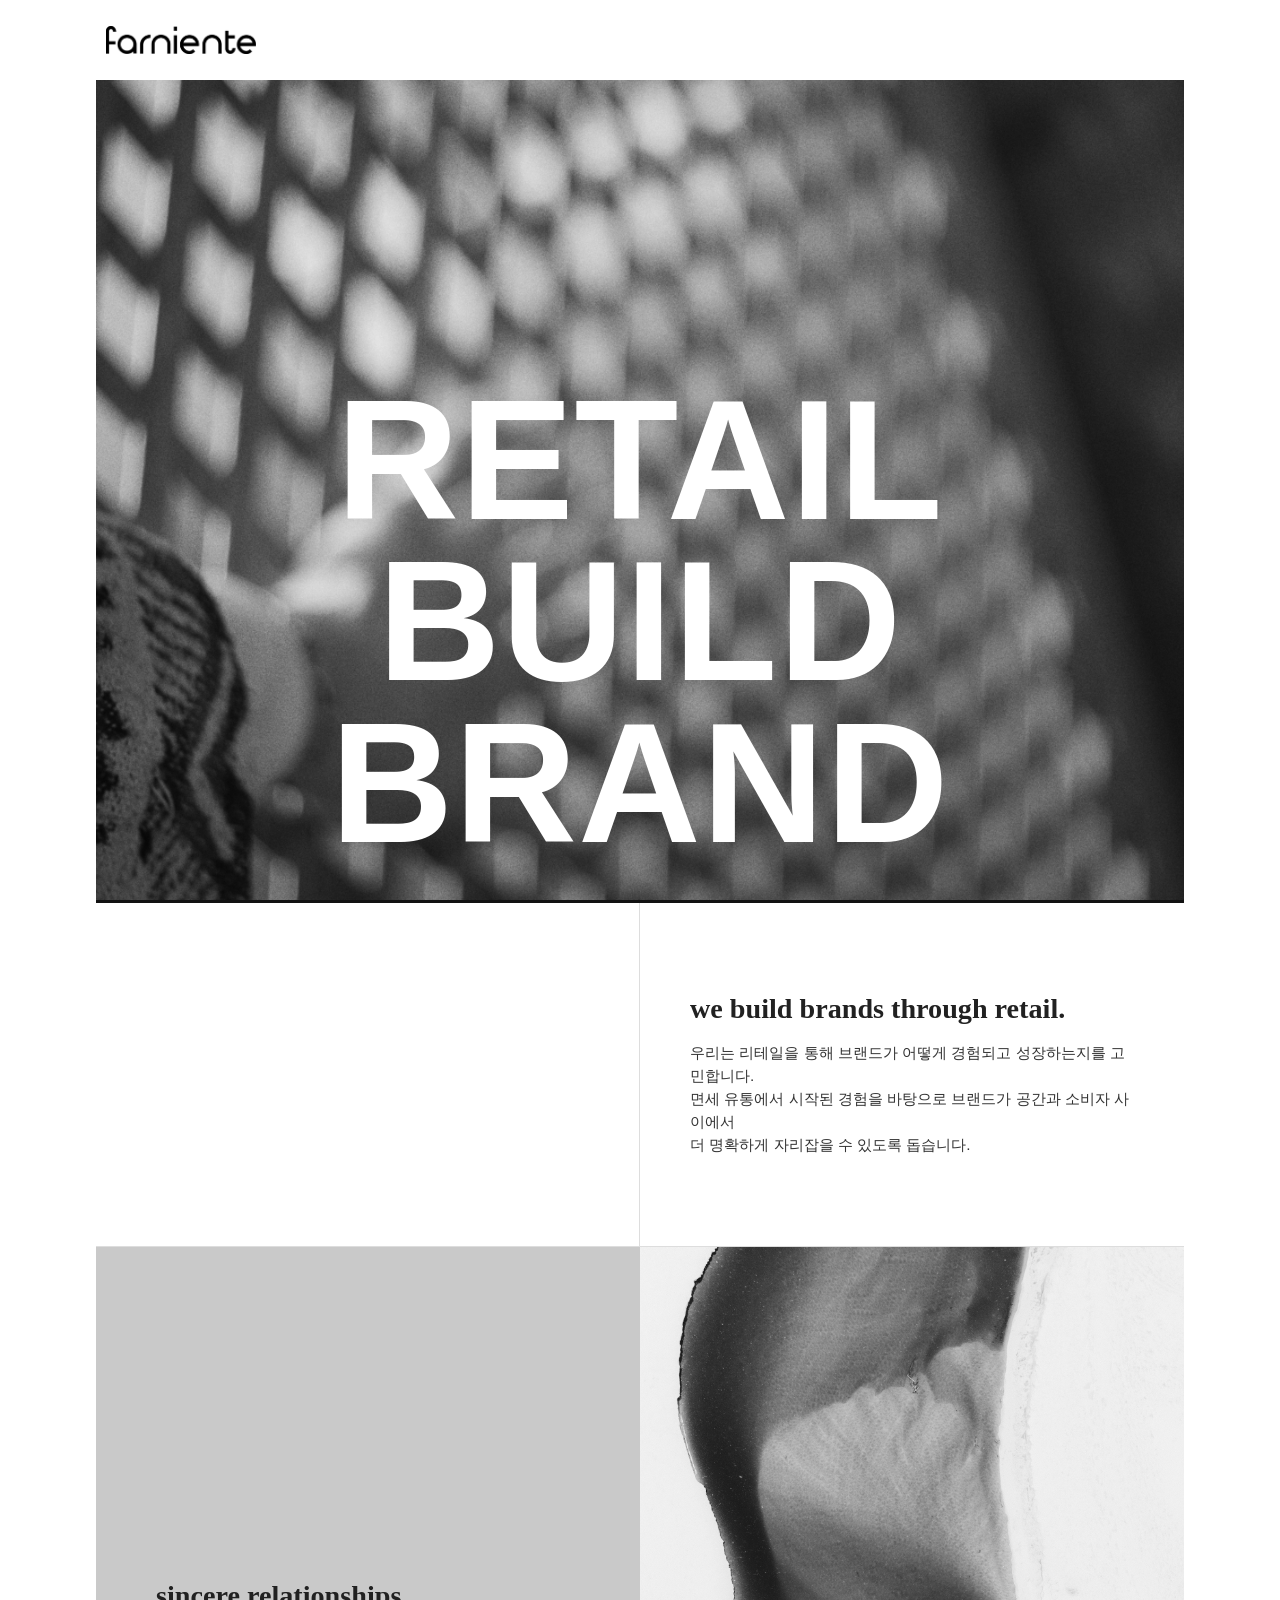
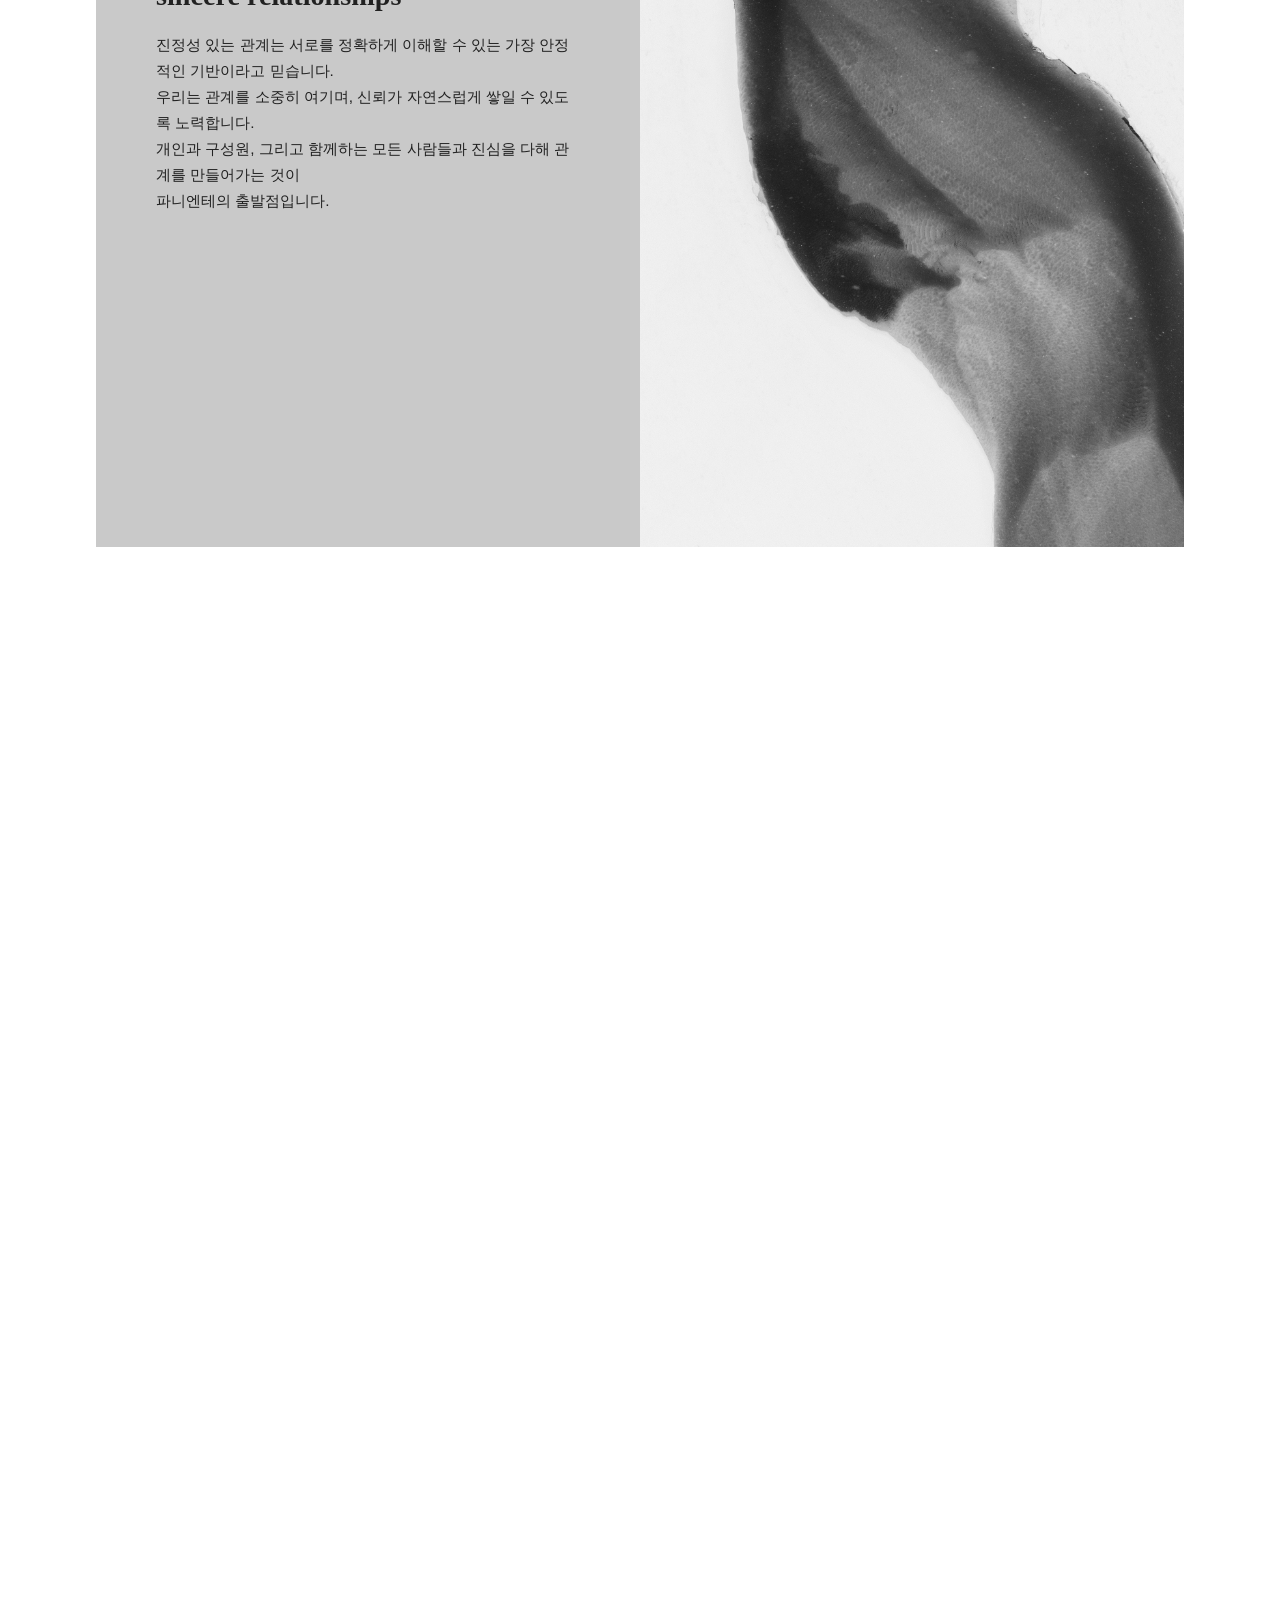
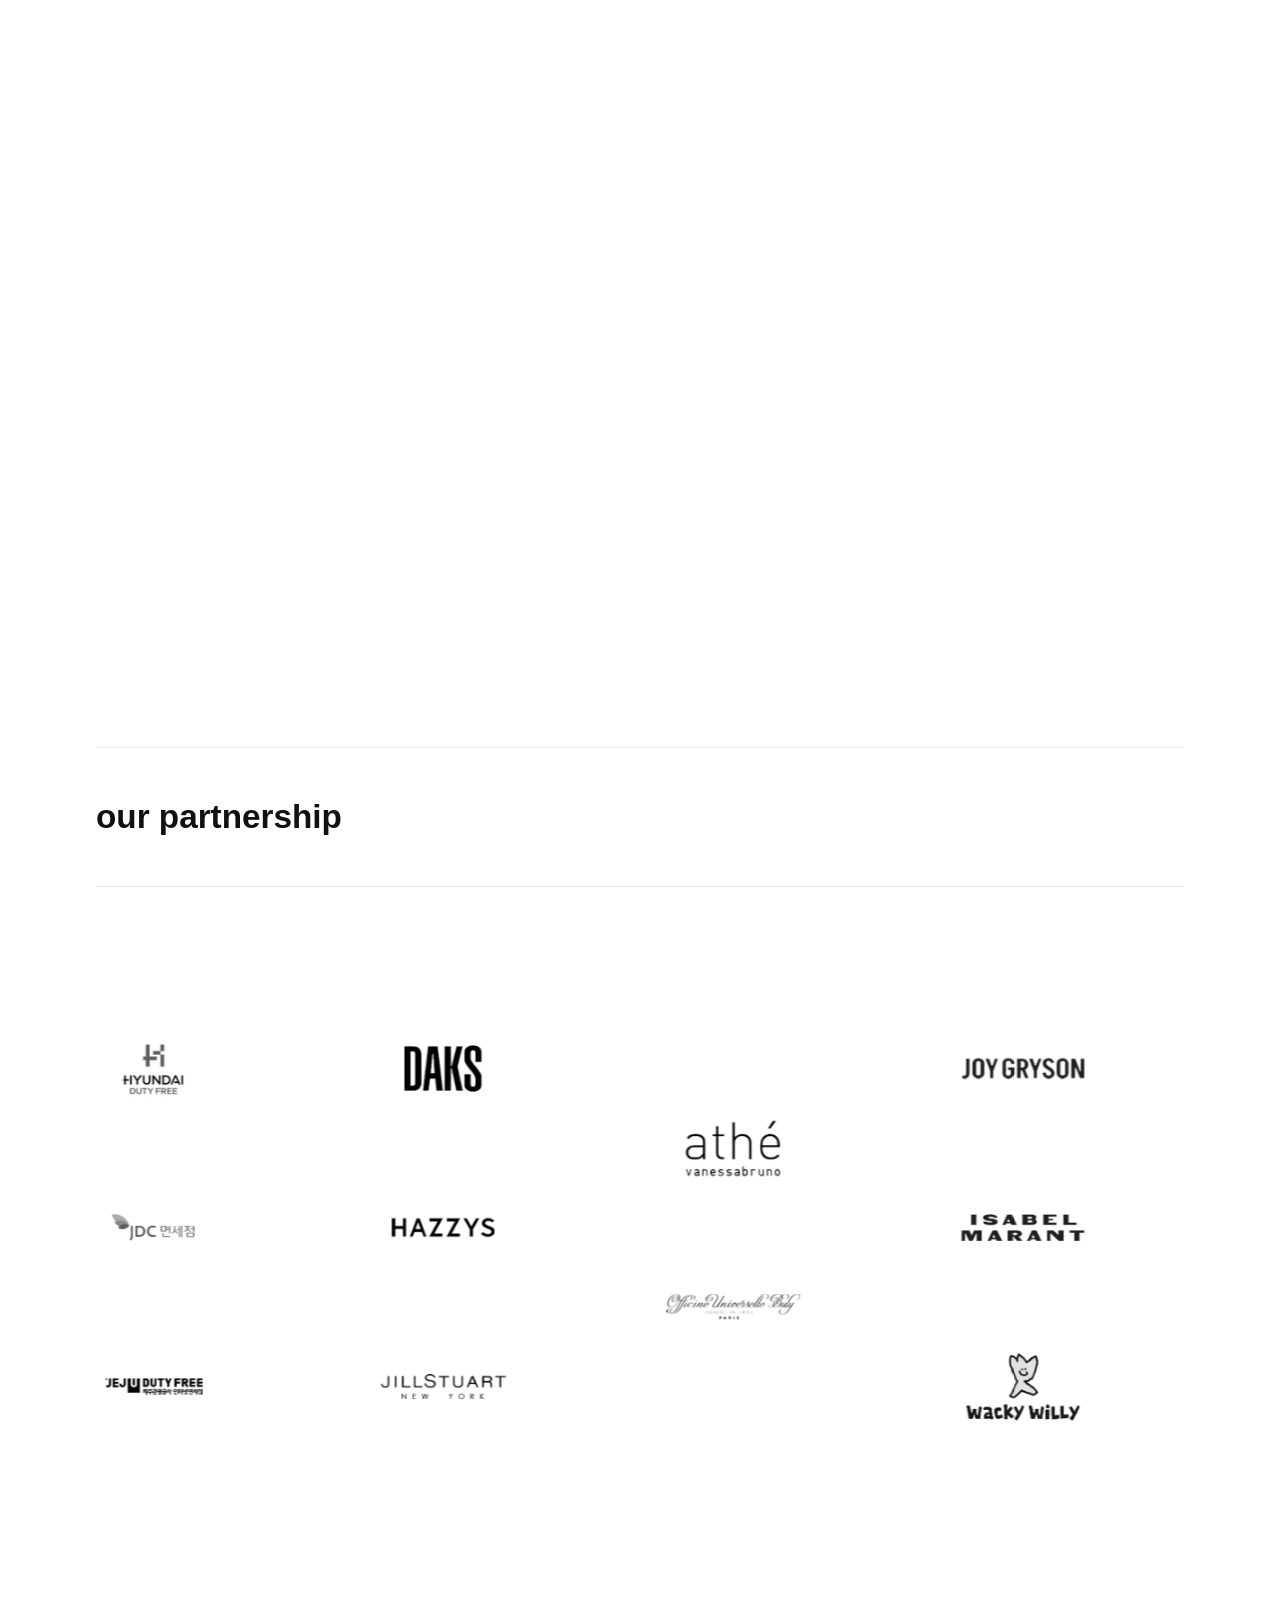
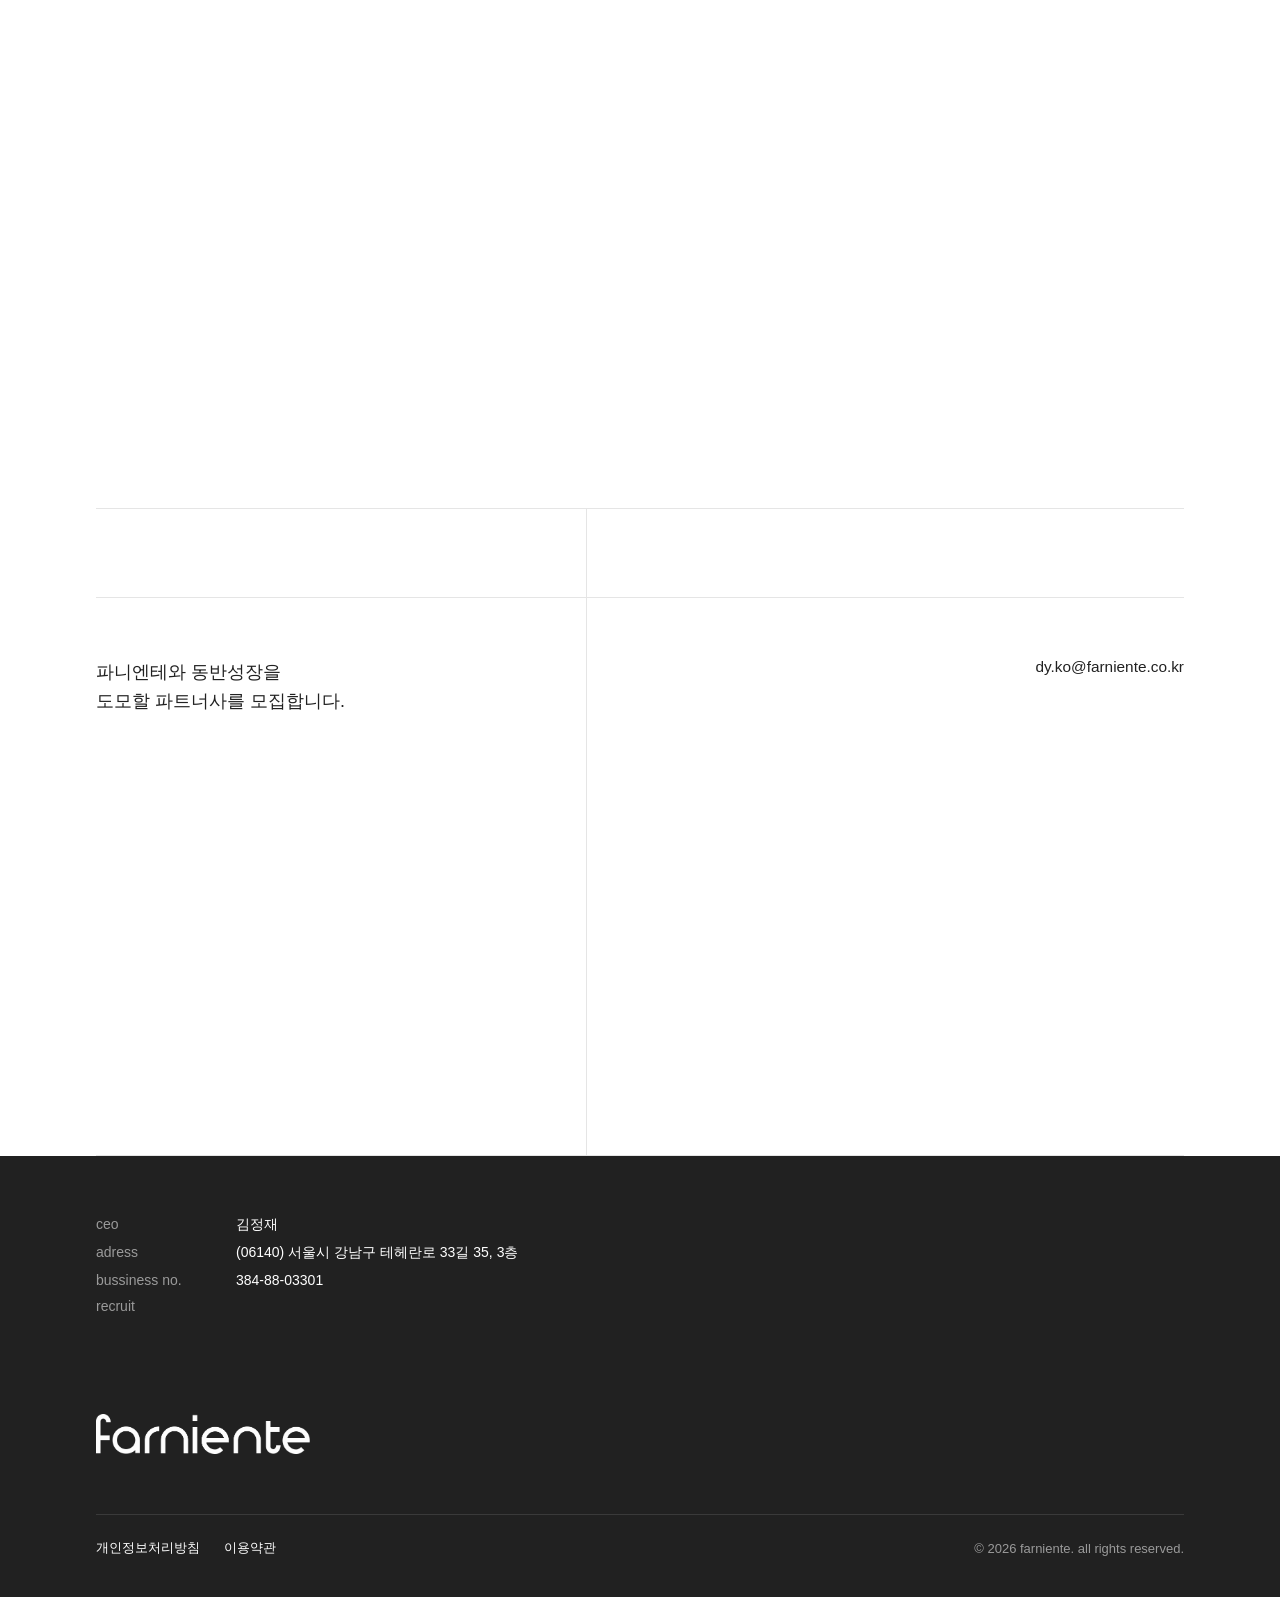
==== commit cb347d1a: "Add files via upload" ====
--- a/index.html
+++ b/index.html
@@ -1,195 +1,188 @@
 <!DOCTYPE html>
 <html lang="ko">
-    <head>
-    <meta charset="UTF-8">
-    <meta name="viewport" content="width=device-width, initial-scale=1.0">
-    <title>New Project - Home</title>
-    <link rel="stylesheet" href="style.css">
-    <link rel="preconnect" href="https://fonts.googleapis.com">
-    <link rel="preconnect" href="https://fonts.gstatic.com" crossorigin>
-    <link href="https://fonts.googleapis.com/css2?family=Inter:wght@100..600&display=swap" rel="stylesheet"></head>
+<head>
+  <meta charset="UTF-8" />
+  <meta name="viewport" content="width=device-width, initial-scale=1.0" />
+  <meta name="naver-site-verification" content="d67016fb395e269641f0db90e1f228f901cedab1" />
+  <title>farniente</title>
+  <link rel="stylesheet" href="style.css" />
+</head>
 <body>
 
-    <header class="main-header">
-        <div class="header-inner">
-            <div class="logo-area">
-                <img src="logo.png" alt="Logo" class="logo-img">
-            </div>
-            <nav class="nav-menu">
-                </nav>
+  <header class="navbar">
+    <a href="#" class="logo">
+      <img src="images/logo.png" alt="로고" />
+    </a>
+  </header>
+
+  <section class="hero">
+    <p class="hero-caption">RETAIL BUILD BRAND</p>
+  </section>
+
+  <section class="science-section">
+    <div class="science-media"></div>
+    <div class="science-content">
+      <h2 class="science-heading">we build brands through retail.</h2>
+      <p class="science-text">
+       우리는 리테일을 통해 브랜드가 어떻게 경험되고 성장하는지를 고민합니다.<br>
+        면세 유통에서 시작된 경험을 바탕으로 브랜드가 공간과 소비자 사이에서<br>
+        더 명확하게 자리잡을 수 있도록 돕습니다.
+      </p>
+    </div>
+  </section>
+
+  <section class="value-section">
+    <div class="value-sticky">
+
+      <div class="value-item active" data-index="0">
+        <div class="value-text">
+          <h3>sincere relationships</h3>
+          <p class="value-desc">
+            진정성 있는 관계는 서로를 정확하게 이해할 수 있는 가장 안정적인 기반이라고 믿습니다.<br>
+            우리는 관계를 소중히 여기며, 신뢰가 자연스럽게 쌓일 수 있도록 노력합니다.<br>
+            개인과 구성원, 그리고 함께하는 모든 사람들과 진심을 다해 관계를 만들어가는 것이 <br>파니엔테의 출발점입니다.
+          </p>
         </div>
-        <div class="header-bottom-line"></div>
-    </header>
+        <div class="value-image" style="background-image:url('images/value1.jpg')">
+        </div>
+      </div>
 
-    <section class="hero-section">
-    <div class="hero-sticky-wrapper">
-        <div class="hero-text-area">
-            <h1 class="hero-title">
-                <span class="main-text">we build brands through retail.</span>
-                <span class="sub-text">from duty-free distribution to retail brand building.</span>
-            </h1>
+      <div class="value-item" data-index="1">
+        <div class="value-image" style="background-image:url('images/value2.jpg')">
+        </div>
+        <div class="value-text">
+          <h3>deep understanding</h3>
+          <p class="value-desc">
+            우리는 표면적인 현상이 아니라 그 안의 구조와 본질을 이해하려 노력합니다.<br>
+            정확한 이해는 판단의 기준을 분명하게 만들고,<br>우리가 지향하는 방향에 더욱 집중할 수 있는 힘이 됩니다.<br>
+            핵심을 이해하려는 사람들이 함께 모여 만들어가는 여정이 파니엔테입니다.
+          </p>
+        </div>
+      </div>
+
+      <div class="value-item" data-index="2">
+        <div class="value-text">
+          <h3>sustainable growth</h3>
+          <p class="value-desc">
+            진심을 다해 집중하는 사람들이 지속적으로 성장할 수 있는 환경을 만들어가고 있습니다.<br>
+            그렇게 쌓이는 수많은 노력과 경험들이 모여 회사의 성장을 이끌어 갑니다.<br>
+            파니엔테는 끊임없이 성장하는 작은 사회를 만들어가고 있습니다.
+          </p>
+        </div>
+        <div class="value-image" style="background-image:url('images/value3.jpg')">
+        </div>
+      </div>
+
+    </div>
+  </section>
+
+  <!-- Partnership 섹션 -->
+  <section class="partnership-section">
+    <div class="partnership-sticky">
+      <div class="partnership-title-wrap">
+        <h2 class="partnership-title">our partnership</h2>
+      </div>
+
+      <div class="partnership-track-wrap">
+      <div class="partnership-track">
+
+        <!-- 회사 로고 (5개): 3개 컬럼 + 2개 컬럼 -->
+        <div class="logo-column col-3">
+          <div class="logo-box"><img src="images/logos/company1.png" alt="Company 1" /></div>
+          <div class="logo-box"><img src="images/logos/company2.png" alt="Company 2" /></div>
+          <div class="logo-box"><img src="images/logos/company3.png" alt="Company 3" /></div>
+        </div>
+        <div class="logo-column col-3">
+          <div class="logo-box"><img src="images/logos/company4.png" alt="Company 4" /></div>
+          <div class="logo-box"><img src="images/logos/company5.png" alt="Company 5" /></div>
+          <div class="logo-box"><img src="images/logos/company6.png" alt="Company 6" /></div>
         </div>
 
-        <div class="hero-image-container">
-            <div class="hero-image-frame">
-                <img src="hero-image.1.jpg" alt="Hero Portfolio Image">
-            </div>
+        <!-- 브랜드 로고 (18개): 3,2,3,2,3,2,3 컬럼 -->
+        <div class="logo-column col-3">
+          <div class="logo-box"><img src="images/logos/brand1.png" alt="Brand 1" /></div>
+          <div class="logo-box"><img src="images/logos/brand2.png" alt="Brand 2" /></div>
+          <div class="logo-box"><img src="images/logos/brand3.png" alt="Brand 3" /></div>
         </div>
+        <div class="logo-column col-2">
+          <div class="logo-box"><img src="images/logos/brand4.png" alt="Brand 4" /></div>
+          <div class="logo-box"><img src="images/logos/brand5.png" alt="Brand 5" /></div>
+        </div>
+        <div class="logo-column col-3">
+          <div class="logo-box"><img src="images/logos/brand6.png" alt="Brand 6" /></div>
+          <div class="logo-box"><img src="images/logos/brand7.png" alt="Brand 7" /></div>
+          <div class="logo-box"><img src="images/logos/brand8.png" alt="Brand 8" /></div>
+        </div>
+        <div class="logo-column col-2">
+          <div class="logo-box"><img src="images/logos/brand9.png" alt="Brand 9" /></div>
+          <div class="logo-box"><img src="images/logos/brand10.png" alt="Brand 10" /></div>
+        </div>
+        <div class="logo-column col-3">
+          <div class="logo-box"><img src="images/logos/brand11.png" alt="Brand 11" /></div>
+          <div class="logo-box"><img src="images/logos/brand12.png" alt="Brand 12" /></div>
+          <div class="logo-box"><img src="images/logos/brand13.png" alt="Brand 13" /></div>
+        </div>
+        <div class="logo-column col-2">
+          <div class="logo-box"><img src="images/logos/brand14.png" alt="Brand 14" /></div>
+          <div class="logo-box"><img src="images/logos/brand15.png" alt="Brand 15" /></div>
+        </div>
+        <div class="logo-column col-3">
+          <div class="logo-box"><img src="images/logos/brand16.png" alt="Brand 16" /></div>
+          <div class="logo-box"><img src="images/logos/brand17.png" alt="Brand 17" /></div>
+          <div class="logo-box"><img src="images/logos/brand18.png" alt="Brand 18" /></div>
+        </div>
+
+      </div>
+      </div>
     </div>
-</section>
+  </section>
 
-<section class="whatwedo-section">
-    <div class="whatwedo-inner">
-        <h2 class="whatwedo-title">what we do</h2>
-        <p class="whatwedo-desc">
-            우리는 리테일을 통해 브랜드가 어떻게 경험되고 성장하는지를 고민합니다.<br>
-            면세 유통에서 시작된 경험을 바탕으로 브랜드가 공간과 소비자 사이에서<br>
-            더 명확하게 자리잡을 수 있도록 돕습니다.
-        </p>
-    </div>
-</section>
+  <!-- 제휴문의 위 구분선 (장식용) -->
+  <section class="contact-divider"></section>
 
-<section class="value-section">
-    <div class="value-sticky-wrapper">
-        <div class="value-left">
-            <div class="left-top">
-                <h2 class="value-main-title">core principles</h2>
-                <p class="value-main-desc">파니엔테가 관계를 만들고, 본질을 이해하며,<br>지속적으로 성장해 나가는 과정에서 중심이 되는 세 가지 원칙입니다.</p>
-            </div>
-            <div class="left-bottom">
-                <img src="vimg01.jpg" alt="Value 01" class="value-img img-01 active">
-                <img src="vimg02.jpg" alt="Value 02" class="value-img img-02">
-                <img src="vimg03.jpg" alt="Value 03" class="value-img img-03">
-            </div>
-        </div> <div class="value-right">
-            <div class="value-item item-01 active">
-                <div class="card-header">
-                    <span class="card-title">sincere relationships</span>
-                </div>
-                <div class="card-content">
-                    <p class="card-desc">
-                    진정성 있는 관계는 서로를 정확하게 이해할 수 있는 가장 안정적인 기반이라고 믿습니다.
-                    <br>우리는 관계를 소중히 여기며, 신뢰가 자연스럽게 쌓일 수 있도록 노력합니다.
-                    <br>개인과 구성원, 그리고 함께하는 모든 사람들과 진심을 다해 관계를 만들어가는 것이 파니엔테의 출발점입니다.     
-                    </p>
-                </div>
-            </div>
-            <div class="value-item item-02">
-                <div class="card-header">
-                    <span class="card-title">deep understanding</span>
-                </div>
-                <div class="card-content">
-                    <p class="card-desc">
-                    우리는 표면적인 현상이 아니라 그 안의 구조와 본질을 이해하려 노력합니다.
-                    <br>정확한 이해는 판단의 기준을 분명하게 만들고, 우리가 지향하는 방향에 더욱 집중할 수 있는 힘이 됩니다.
-                    <br>핵심을 이해하려는 사람들이 함께 모여 만들어가는 여정이 파니엔테입니다.</p>
-                </div>
-            </div>
-            <div class="value-item item-03">
-                <div class="card-header">
-                    <span class="card-title">sustainable growth</span>
-                </div>
-                <div class="card-content">
-                    <p class="card-desc"> 
-                    진심을 다해 집중하는 사람들이 지속적으로 성장할 수 있는 환경을 만들어가고 있습니다.
-                    <br>그렇게 쌓이는 수많은 노력과 경험들이 모여 회사의 성장을 이끌어 갑니다.
-                    <br>파니엔테는 끊임없이 성장하는 작은 사회를 만들어가고 있습니다.</p>
-                </div>
-            </div>
-        </div>
-    </div>
-</section>
+  <!-- 제휴문의 섹션 -->
+  <section class="contact-section">
+    <p class="contact-text">
+      파니엔테와 동반성장을<br />
+      도모할 파트너사를 모집합니다.
+    </p>
+    <a class="contact-email" href="mailto:dy.ko@farniente.co.kr">dy.ko@farniente.co.kr</a>
+  </section>
 
-<section class="partners-section section-container">
-    <div class="partners-tabs">
-        <button class="tab-btn active" data-tab="brand">brand</button>
-        <button class="tab-btn" data-tab="company">company</button>
+  <!-- 푸터 -->
+  <footer class="footer">
+    <div class="footer-info">
+      <div class="footer-row">
+        <span class="footer-label">ceo</span>
+        <span class="footer-value">김정재</span>
+      </div>
+      <div class="footer-row">
+        <span class="footer-label">adress</span>
+        <span class="footer-value">(06140) 서울시 강남구 테헤란로 33길 35, 3층</span>
+      </div>
+      <div class="footer-row">
+        <span class="footer-label">bussiness no.</span>
+        <span class="footer-value">384-88-03301</span>
+      </div>
+      <div class="footer-row">
+        <a class="footer-label footer-label-link" href="mailto:hj.cheon@farniente.co.kr">recruit</a>
+        <span class="footer-value"></span>
+      </div>
     </div>
 
-    <div class="partners-content">
-        <div class="logo-grid active" id="brand">
-            <div class="logo-item"><img src="images/logo1.png" alt="logo1"></div>
-            <div class="logo-item"><img src="images/logo2.png" alt="logo2"></div>
-            <div class="logo-item"><img src="images/logo3.png" alt="logo3"></div>
-            <div class="logo-item"><img src="images/logo4.png" alt="logo4"></div>
-            <div class="logo-item"><img src="images/logo5.png" alt="logo5"></div>
-            <div class="logo-item"><img src="images/logo6.png" alt="logo6"></div>
-            <div class="logo-item"><img src="images/logo7.png" alt="logo7"></div>
-            <div class="logo-item"><img src="images/logo8.png" alt="logo8"></div>
-            <div class="logo-item"><img src="images/logo9.png" alt="logo9"></div>
-            <div class="logo-item"><img src="images/logo10.png" alt="logo10"></div>
-            <div class="logo-item"><img src="images/logo11.png" alt="logo11"></div>
-            <div class="logo-item"><img src="images/logo12.png" alt="logo12"></div>
-            <div class="logo-item"><img src="images/logo13.png" alt="logo13"></div>
-            <div class="logo-item"><img src="images/logo14.png" alt="logo14"></div>
-            <div class="logo-item"><img src="images/logo15.png" alt="logo15"></div>
-            <div class="logo-item"><img src="images/logo16.png" alt="logo15"></div>
-        </div>
-
-        <div class="logo-grid" id="company">
-            <div class="logo-item"><img src="images/logo17.png" alt="logo1"></div>
-            <div class="logo-item"><img src="images/logo18.png" alt="logo2"></div>
-            <div class="logo-item"><img src="images/logo19.png" alt="logo3"></div>
-            <div class="logo-item"><img src="images/logo20.png" alt="logo4"></div>
-            <div class="logo-item"><img src="images/logo21.png" alt="logo5"></div>
-            <div class="logo-item"><img src="images/logo22.png" alt="logo6"></div>
-        </div>
-    </div>
-</section>
-
-<section class="contact-area">
-    <div class="contact-line"></div> <div class="contact-wrapper">
-        <a href="mailto:dy.ko@farniente.co.kr" class="contact-item">
-            <div class="contact-info">
-                <span class="contact-cat">Partnership</span>
-                <h2 class="contact-mail">dy.ko@farniente.co.kr</h2>
-            </div>
-            <span class="contact-arrow">↗</span>
-        </a>
-
-        <a href="mailto:hj.cheon@farniente.co.kr" class="contact-item">
-            <div class="contact-info">
-                <span class="contact-cat">Recruit</span>
-                <h2 class="contact-mail">hj.cheon@farniente.co.kr</h2>
-            </div>
-            <span class="contact-arrow">↗</span>
-        </a>
-    </div>
-</section>
-
-<footer class="main-footer">
-    <div class="footer-top-links">
-        <div class="policy-links">
-            <a href="privacy.html">개인정보처리방침</a>
-            <a href="#">이용약관</a>
-        </div>
-        <div class="copyright">© 2026 farniente. all rights reserved.</div>
+    <div class="footer-logo">
+      <img src="images/logo-white.png" alt="farniente" />
     </div>
 
-    <div class="footer-bottom-content">
-        <div class="company-info">
-            <div class="info-row">
-                <div class="info-item">
-                    <span class="label">ceo</span>
-                    <span class="value">김정재</span>
-                </div>
-                <div class="info-item">
-                    <span class="label">business no.</span>
-                    <span class="value">384-88-03301</span>
-                </div>
-            </div>
-            <div class="info-item full">
-                <span class="label">address</span>
-                <span class="value">(06140) 서울시 강남구 테헤란로 33길 35, 3층</span>
-            </div>
-        </div>
+    <div class="footer-bottom">
+      <div class="footer-links">
+        <a href="#">개인정보처리방침</a>
+        <a href="#">이용약관</a>
+      </div>
+      <p class="footer-copyright">© 2026 farniente. all rights reserved.</p>
+    </div>
+  </footer>
 
-        <div class="footer-logo-box">
-            <img src="logo_white.png" alt="farniente">
-        </div>
-    </div>
-</footer>
-
-    <script src="script.js"></script>
+  <script src="script.js"></script>
 </body>
 </html>
--- a/style.css
+++ b/style.css
@@ -1,553 +1,567 @@
+:root {
+  --site-margin: clamp(24px, 7.5vw, 140px);
+  --nav-height: 80px;
+}
+
 @font-face {
-    font-family: 'PP Neue Montreal';
-    src: url('./fonts/PP_Neue_Montreal_Bold.woff2') format('woff2');
-    font-style: normal;
-}
-
-:root {
-    --header-height: 80px;
-}
-
-*, *::before, *::after {
-    box-sizing: border-box;
-}
-
-/* ✅ overflow-x: hidden 제거 - Sticky 작동 가능하게 */
-body, html {
-    margin: 0;
-    padding: 0;
-    width: 100%;
-    height: auto;
-    background-color: #fff;
-}
-
-/* ==========================================
-   HEADER
-========================================== */
-.main-header {
-    position: fixed;
-    top: 0;
-    left: 0;
-    width: 100%;
-    z-index: 9999;
-    background-color: transparent;
-    box-shadow: 0 4px 20px rgba(0, 0, 0, 0.02);
-}
-
-.header-inner {
-    display: flex;
-    align-items: center;
-    justify-content: space-between;
-    padding: 20px 30px;
-    box-sizing: border-box;
-}
-
-.logo-area {
-    display: flex;
-    align-items: center;
-}
-
-.logo-img {
-    height: 25px;
-    display: block;
-}
-
-.header-bottom-line {
-    width: 100%;
-    height: 1px;
-    background-color: rgba(0, 0, 0, 0.05);
-}
-
-.main-header.scrolled {
-    background-color: rgba(255, 255, 255, 0.95);
-    backdrop-filter: blur(5px);
-}
-
-/* ==========================================
-   HERO SECTION
-========================================== */
-.hero-section {
-    height: 140vh;
-    position: relative;
-    background-color: #ffffff;
-}
-
-.hero-sticky-wrapper {
-    position: sticky;
-    top: 0;
-    height: 100vh;
-    width: 100%;
-    overflow: hidden;
-}
-
-.hero-text-area {
-    position: absolute;
-    top: 430px;
-    left: 30px;
-    width: calc(100% - 60px);
-    z-index: 10;
-}
-
-.hero-title .main-text {
-    font-family: 'PP Neue Montreal', sans-serif;
-    font-size: 72px;
-    line-height: 1.05;
-    letter-spacing: -0.02em;
-    color: #1a1a1a;
-    display: block;
-    font-weight: 600;
-}
-
-.hero-title .sub-text {
-    font-family: 'Inter', sans-serif;
-    display: block;
-    font-size: 22px;
-    font-weight: 300;
+  font-family: 'TimeBurner';
+  src: url('fonts/TimeBurner-Regular.otf') format('opentype');
+  font-weight: normal;
+  font-style: normal;
+}
+
+* {
+  margin: 0;
+  padding: 0;
+  box-sizing: border-box;
+}
+
+body {
+  font-family: 'Pretendard', sans-serif;
+  background-color: #ffffff;
+  color: #212121;
+}
+
+/* ---------- 상단 네비게이션바 ---------- */
+.navbar {
+  position: fixed;
+  top: 0;
+  left: 0;
+  width: 100%;
+  height: var(--nav-height);
+  display: flex;
+  align-items: center;
+  padding: 0 var(--site-margin);
+  background-color: #ffffff;
+  z-index: 1000;
+}
+
+.navbar .logo img {
+  height: 28px;
+  display: block;
+  margin-left: 10px;
+  filter: grayscale(100%); /* dial: 로고 흑백 처리 */
+}
+
+/* ---------- 히어로 섹션 ---------- */
+.hero {
+  position: relative;
+  margin: 0 var(--site-margin);
+  height: 100vh;
+  overflow: hidden;
+}
+
+.hero::before {
+  content: '';
+  position: absolute;
+  inset: 0;
+  background-image: url('images/hero.jpg');
+  background-size: cover;
+  background-position: center;
+  filter: grayscale(100%); /* dial: 히어로 이미지 흑백 처리 */
+}
+
+.hero-caption {
+  position: absolute;
+  bottom: 4%;
+  left: 2%;
+  right: 2%;
+  width: 96%;
+  font-family: 'TimeBurner', 'Pretendard', sans-serif;
+  font-weight: 700;
+  font-size: clamp(50px, 22vw, 170px);
+  letter-spacing: 1px;
+  color: #ffffff;
+  text-align: center;
+  line-height: 0.95;
+}
+
+/* ---------- Science 섹션 ---------- */
+.science-section {
+  display: grid;
+  grid-template-columns: 1fr 1fr;
+  margin: 0 var(--site-margin);
+  border-top: 3px solid #111;
+  border-bottom: 1px solid #ddd;
+}
+
+.science-media {
+  border-right: 1px solid #ddd;
+  background-image: url('images/image2.jpg');
+  background-size: cover;
+  background-position: center;
+  min-height: 320px;
+  filter: grayscale(100%); /* dial: science 이미지 흑백 처리 */
+}
+
+.science-content {
+  padding: 90px 50px;
+}
+
+.science-heading {
+  font-family: 'TimeBurner', 'Pretendard', serif;
+  font-weight: 600;
+  font-size: clamp(22px, 2.2vw, 32px);
+  margin-bottom: 16px;
+  color: #212121;
+}
+
+.science-text {
+  font-family: 'Pretendard', sans-serif;
+  font-size: clamp(14px, 1.2vw, 18px);
+  line-height: 1.5;
+  color: #333333;
+}
+
+/* ---------- Value 섹션 ---------- */
+.value-section {
+  position: relative;
+  height: 300vh;
+}
+
+.value-sticky {
+  position: sticky;
+  top: 0;
+  height: 100vh;
+  margin: 0 var(--site-margin);
+  overflow: hidden;
+}
+
+.value-item {
+  position: absolute;
+  inset: 0;
+  display: grid;
+  grid-template-columns: 1fr 1fr;
+  opacity: 0;
+  pointer-events: none;
+  transition: opacity 0.7s ease;
+}
+
+.value-item.active {
+  opacity: 1;
+  pointer-events: auto;
+}
+
+.value-text {
+  display: flex;
+  flex-direction: column;
+  justify-content: center;
+  padding: 0 60px;
+  background-color: #c9c9c9;
+  color: #212121;
+}
+
+.value-text h3 {
+  font-family: 'TimeBurner', 'Pretendard', serif;
+  font-weight: 600;
+  font-size: clamp(22px, 2.2vw, 32px);
+  margin-bottom: 20px;
+}
+
+.value-desc {
+  font-family: 'Pretendard', sans-serif;
+  font-weight: 400;
+  font-size: clamp(14px, 1.2vw, 18px);
+  line-height: 1.7; /* dial: 한글 행간, 기존 1.5에서 확장 */
+  max-width: 700px;
+  color: #212121;
+}
+
+.value-image {
+  position: relative;
+  background-size: cover;
+  background-position: center;
+  filter: grayscale(100%); /* dial: value 이미지 흑백 처리 */
+}
+
+.value-caption {
+  position: absolute;
+  left: 24px;
+  bottom: 24px;
+  font-family: 'Pretendard', sans-serif;
+  font-size: 14px;
+  color: #ffffff;
+}
+
+/* ---------- Partnership 섹션 ---------- */
+.partnership-section {
+  position: relative;
+  height: 500vh;
+}
+
+.partnership-sticky {
+  position: sticky;
+  top: var(--nav-height); /* 고정 네비바 높이만큼 내려서 겹침 방지 */
+  height: calc(100vh - var(--nav-height));
+  overflow: hidden;
+  display: flex;
+  flex-direction: column; /* 주제목 + 로고트랙을 세로로 쌓아 함께 고정 */
+  margin: 0 var(--site-margin);
+}
+
+.partnership-title-wrap {
+  flex-shrink: 0;
+  border-top: 1px solid #e5e5e5;
+  border-bottom: 1px solid #e5e5e5;
+  padding: 50px 0; /* dial: 주제목 상하 여백 */
+}
+
+.partnership-title {
+  font-family: 'TimeBurner', 'Pretendard', sans-serif;
+  font-weight: 600;
+  font-size: clamp(28px, 2.6vw, 36px);
+  color: #111111;
+  text-transform: lowercase;
+}
+
+.partnership-track-wrap {
+  flex: 1; /* 주제목 아래 남은 공간을 로고트랙이 차지 */
+  display: flex;
+  align-items: center; /* 로고트랙을 남은 공간의 세로 중앙에 */
+  overflow: hidden;
+}
+
+.partnership-track {
+  display: flex;
+  align-items: center; /* 컬럼 각각을 세로 중앙 기준으로 정렬 (2개짜리 컬럼도 위아래 여백 균등) */
+  gap: 50px;
+  will-change: transform;
+}
+
+.logo-column {
+  display: flex;
+  flex-direction: column;
+  gap: 24px;
+  flex-shrink: 0;
+}
+
+.logo-box {
+  width: 240px;  /* 기존 160px에서 1.5배 */
+  height: 135px; /* 기존 90px에서 1.5배 */
+  display: flex;
+  align-items: center;
+  justify-content: center;
+  overflow: hidden;
+  flex-shrink: 0;
+}
+
+.logo-box img {
+  max-width: 100%;
+  max-height: 100%;
+  object-fit: contain;
+  filter: grayscale(100%); /* dial: 파트너십 로고 기본 흑백 */
+  transition: filter 0.3s ease; /* dial: 호버 전환 속도 */
+}
+
+.logo-box:hover img {
+  filter: grayscale(0%); /* 호버 시 원래 색상 */
+}
+
+/* ---------- 제휴문의 구분선 (장식용 빈 박스) ---------- */
+.contact-divider {
+  position: relative;
+  margin: 0 var(--site-margin);
+  height: 90px; /* dial: 구분선 박스 높이 */
+  border-top: 1px solid #e5e5e5;
+  border-bottom: 1px solid #e5e5e5;
+}
+
+.contact-divider::after {
+  content: '';
+  position: absolute;
+  top: 0;
+  bottom: 0;
+  left: 45%; /* dial: 세로 구분선 위치 */
+  border-left: 1px solid #e5e5e5;
+}
+
+/* ---------- 제휴문의 섹션 ---------- */
+.contact-section {
+  position: relative;
+  display: flex;
+  justify-content: space-between;
+  align-items: flex-start;
+  margin: 0 var(--site-margin);
+  padding: 60px 0 440px; /* dial: 위/아래 여백, 아래쪽은 의도된 큰 여백 (기존 220px의 2배) */
+  border-bottom: 1px solid #e5e5e5;
+}
+
+.contact-section::after {
+  content: '';
+  position: absolute;
+  top: 0;
+  bottom: 0;
+  left: 45%; /* dial: 세로 구분선 위치, 위쪽 구분선과 동일하게 정렬 */
+  border-left: 1px solid #e5e5e5;
+}
+
+.contact-text {
+  font-family: 'Pretendard', sans-serif;
+  font-weight: 500;
+  font-size: clamp(16px, 1.4vw, 20px);
+  line-height: 1.6;
+  color: #212121;
+}
+
+.contact-email {
+  font-family: 'Pretendard', sans-serif;
+  font-weight: 400;
+  font-size: clamp(15px, 1.2vw, 18px);
+  color: #212121;
+  text-decoration: none;
+}
+
+.contact-email:hover {
+  text-decoration: underline;
+}
+
+/* ---------- 푸터 ---------- */
+.footer {
+  background-color: #212121;
+  color: #ffffff;
+  padding: 60px var(--site-margin) 40px; /* dial: 푸터 상하 여백 */
+}
+
+.footer-info {
+  display: flex;
+  flex-direction: column;
+  gap: 10px; /* dial: 정보 행 간격 */
+  margin-bottom: 100px; /* dial: 정보 영역과 로고 사이 간격 */
+}
+
+.footer-row {
+  display: flex;
+  font-family: 'Pretendard', sans-serif;
+  font-size: 14px;
+}
+
+.footer-label {
+  width: 140px; /* dial: 라벨 컬럼 너비 */
+  color: #9a9a9a;
+  text-transform: lowercase;
+}
+
+.footer-value {
+  color: #ffffff;
+}
+
+.footer-label-link {
+  text-decoration: none;
+  transition: color 0.2s ease;
+}
+
+.footer-label-link:hover {
+  color: #ffffff;
+  text-decoration: underline;
+}
+
+.footer-logo img {
+  height: 40px; /* dial: 로고 높이 */
+  display: block;
+  margin-bottom: 60px; /* dial: 로고와 하단 라인 사이 간격 */
+  filter: grayscale(100%); /* dial: 푸터 로고 흑백 처리 */
+}
+
+.footer-bottom {
+  display: flex;
+  justify-content: space-between;
+  align-items: center;
+  border-top: 1px solid #3a3a3a;
+  padding-top: 24px;
+  font-family: 'Pretendard', sans-serif;
+  font-size: 13px;
+}
+
+.footer-links {
+  display: flex;
+  gap: 24px;
+}
+
+.footer-links a {
+  color: #ffffff;
+  text-decoration: none;
+}
+
+.footer-links a:hover {
+  color: #9a9a9a;
+}
+
+.footer-copyright {
+  color: #9a9a9a;
+}
+
+/* ==================== 반응형 (Responsive) ==================== */
+
+/* ---------- 노트북 / 작은 데스크탑, 태블릿 가로 (~1024px 이하) ---------- */
+@media (max-width: 1024px) {
+  /* Science 섹션: 좌우 분할 -> 위아래로 스택 */
+  .science-section {
+    grid-template-columns: 1fr;
+  }
+  .science-media {
+    border-right: none;
+    border-bottom: 1px solid #ddd;
+    min-height: 260px;
+  }
+  .science-content {
+    padding: 40px 24px;
+  }
+
+  /* Value 섹션: 텍스트/이미지 좌우 -> 위아래 */
+  .value-item {
+    grid-template-columns: 1fr;
+    grid-template-rows: auto 1fr;
+  }
+  .value-text {
+    padding: 24px 32px;
+  }
+  .value-desc {
+    max-width: 100%;
+  }
+
+  /* Partnership 로고 크기 축소 */
+  .logo-box {
+    width: 180px; /* dial: 태블릿 로고 박스 너비 */
+    height: 100px; /* dial: 태블릿 로고 박스 높이 */
+  }
+  .partnership-track {
+    gap: 32px;
+  }
+  .logo-column {
+    gap: 16px;
+  }
+}
+
+/* ---------- 태블릿 세로 / 큰 모바일 (~768px 이하) ---------- */
+@media (max-width: 768px) {
+  :root {
+    --nav-height: 64px; /* dial: 모바일 네비바 높이 */
+  }
+
+  .navbar .logo img {
+    height: 22px;
+  }
+
+  .hero-caption {
+    bottom: 6%;
+    line-height: 1;
+  }
+
+  .science-content {
+    padding: 32px 20px;
+  }
+  .science-heading {
+    margin-bottom: 12px;
+  }
+
+  .value-text {
+    padding: 20px 24px;
+  }
+  .value-text h3 {
+    margin-bottom: 10px;
+  }
+  .value-caption {
+    left: 16px;
+    bottom: 16px;
+    font-size: 12px;
+  }
+
+  .partnership-title-wrap {
+    padding: 32px 0; /* dial: 모바일 주제목 상하 여백 */
+  }
+  .logo-box {
+    width: 140px; /* dial: 모바일 로고 박스 너비 */
+    height: 80px; /* dial: 모바일 로고 박스 높이 */
+  }
+  .partnership-track {
+    gap: 24px;
+  }
+  .logo-column {
+    gap: 12px;
+  }
+
+  /* 제휴문의: 좌우 배치 -> 위아래 스택, 세로 구분선 숨김 */
+  .contact-section {
+    flex-direction: column;
+    align-items: flex-start;
+    gap: 20px;
+    padding: 40px 0 160px; /* dial: 모바일 아래 여백 */
+  }
+  .contact-section::after {
+    display: none;
+  }
+  .contact-divider::after {
+    display: none;
+  }
+
+  /* 푸터 */
+  .footer {
+    padding: 48px var(--site-margin) 32px;
+  }
+  .footer-info {
+    margin-bottom: 60px; /* dial: 모바일 정보영역-로고 간격 */
+  }
+  .footer-logo img {
+    height: 32px;
+    margin-bottom: 40px;
+  }
+}
+
+/* ---------- 모바일 (~480px 이하) ---------- */
+@media (max-width: 480px) {
+  .hero-caption {
+    bottom: 5%;
+  }
+
+  .science-media {
+    min-height: 200px;
+  }
+
+  .value-caption {
+    display: none; /* 좁은 화면에서 이미지 위 캡션 텍스트 생략 */
+  }
+
+  .partnership-title-wrap {
+    padding: 24px 0;
+  }
+  .logo-box {
+    width: 110px; /* dial: 초소형 화면 로고 박스 너비 */
+    height: 64px; /* dial: 초소형 화면 로고 박스 높이 */
+  }
+  .partnership-track {
+    gap: 16px;
+  }
+  .logo-column {
+    gap: 8px;
+  }
+
+  .contact-section {
+    padding: 32px 0 100px; /* dial: 초소형 화면 아래 여백 */
+  }
+  .contact-text {
     line-height: 1.5;
-    letter-spacing: -0.03em;
-    margin-top: 20px;
-    color: #555;
-}
-
-.hero-image-container {
-    width: 100%;
-    height: 100vh;
-    position: relative;
-    filter: grayscale(100%);
-}
-
-.hero-image-frame {
-    position: absolute;
-    bottom: 0;
-    left: 0;
-    width: 100%;
-    height: 30vh;
-    overflow: hidden;
-}
-
-.hero-image-frame img {
-    position: absolute;
-    top: 0;
-    left: 0;
-    width: 100%;
-    height: 100vh;
-    object-fit: cover;
-}
-
-/* ==========================================
-   WHAT WE DO
-========================================== */
-.whatwedo-section {
-    padding: 400px 20px;
-}
-
-.whatwedo-inner {
-    width: 100%;
-    margin: 0 auto;
-    text-align: center;
-}
-
-.whatwedo-title {
-    font-size: 22px;
-    font-weight: 500;
-    margin-bottom: 28px;
-}
-
-.whatwedo-desc {
-    font-size: 27px;
-    line-height: 1.7;
-    font-weight: 400;
-}
-
-/* ==========================================
-   VALUE SECTION - ✅ 고정 + 디자인 복구
-========================================== */
-.value-section {
-    position: relative;
-    width: 100%;
-    height: 300vh;
-    background-color: #000;
-}
-
-/* ✅ Sticky 강제 고정 */
-.value-sticky-wrapper {
-    position: sticky;
-    top: 0;
-    left: 0;
-    width: 100%;
-    height: 100vh;
-    display: flex;
-    overflow: visible;
-    z-index: 50;
-}
-
-.value-left {
-    width: 50%;
-    height: 100%;
-    display: flex;
+  }
+
+  /* 푸터: 라벨/값 좌우 -> 위아래 스택 */
+  .footer-row {
     flex-direction: column;
-    padding: 0;
-    background-color: #000;
-    color: #fff;
-}
-
-.left-top {
-    flex: 1;
-    display: flex;
+    gap: 2px;
+    margin-bottom: 4px;
+  }
+  .footer-label {
+    width: auto;
+    font-size: 12px;
+  }
+  .footer-value {
+    font-size: 13px;
+  }
+  .footer-info {
+    gap: 14px; /* dial: 모바일 정보 행 간격 */
+    margin-bottom: 48px;
+  }
+  .footer-bottom {
     flex-direction: column;
-    justify-content: center;
-    padding: 30px;
-    background-color: #000;
-}
-
-.left-bottom {
-    flex: 1;
-    width: 100%;
-    height: 100%;
-    position: relative;
-    overflow: hidden;
-}
-
-.value-img {
-    position: absolute;
-    top: 0;
-    left: 0;
-    width: 100%;
-    height: 100%;
-    object-fit: cover;
-    opacity: 0;
-    transition: opacity 0.6s ease;
-    filter: grayscale(100%);
-}
-
-.value-img.active {
-    opacity: 1;
-}
-
-.value-main-title {
-    font-size: 40px;
-    font-weight: 400;
-    margin-bottom: 10px;
-    position: relative;
-    top: 45px;
-}
-
-.value-main-desc {
-    font-size: 18px;
-    line-height: 1.6;
-    font-weight: 400;
-    position: relative;
-    top: 45px;
-}
-
-.value-right {
-    width: 50%;
-    height: 100%;
-    display: flex;
-    flex-direction: column;
-    overflow-y: hidden;
-}
-
-.value-item {
-    flex: 1;
-    display: flex;
-    flex-direction: column;
-    justify-content: center;
-    padding: 0 60px;
-    transition: flex 0.7s cubic-bezier(0.2, 1, 0.3, 1);
-}
-
-.value-item.active {
-    flex: 4;
-}
-
-.card-header {
-    display: flex;
-    align-items: baseline;
-    gap: 15px;
-}
-
-.card-title {
-    font-size: 28px;
-    font-weight: 500;
-    font-family: 'PP Neue Montreal';
-}
-
-.card-desc {
-    font-size: 18px;
-    line-height: 1.6;
-    font-weight: 300;
-    margin-top: 10px;
-}
-
-.card-content {
-    opacity: 0;
-    max-height: 0;
-    overflow: hidden;
-    transition: all 0.5s ease;
-}
-
-.value-item.active .card-content {
-    opacity: 1;
-    max-height: 200px;
-    margin-top: 20px;
-}
-
-/* ✅ 원래 색상 복구 */
-.item-01 { background-color: #f3f3f3; }
-.item-02 { background-color: #ebebeb; }
-.item-03 { background-color: #dddddd; }
-
-/* ==========================================
-   PARTNERS SECTION
-========================================== */
-.partners-section {
-    padding: 300px 0;
-    text-align: center;
-    background-color: #ffffff;
-}
-
-.partners-tabs {
-    margin-bottom: 60px;
-    display: flex;
-    justify-content: center;
-    gap: 70px;
-}
-
-.tab-btn {
-    background: none;
-    border: none;
-    font-size: 14px;
-    color: #999;
-    cursor: pointer;
-    padding-bottom: 5px;
-    border-bottom: 2px solid transparent;
-    transition: all 0.3s ease;
-}
-
-.tab-btn.active {
-    color: #000;
-    border-bottom: 2px solid #000;
-    font-weight: 600;
-}
-
-.logo-grid {
-    display: none;
-    grid-template-columns: repeat(5, 1fr);
-    gap: 80px;
-    align-items: center;
-    padding: 0 40px;
-}
-
-.logo-grid.active {
-    display: grid;
-}
-
-.logo-item {
-    display: flex;
-    justify-content: center;
-    align-items: center;
-    height: 100px;
-}
-
-.logo-item img {
-    max-width: 120px;
-    height: auto;
-    filter: grayscale(100%);
-    opacity: 0.6;
-    transition: all 0.4s ease;
-}
-
-.logo-item img:hover {
-    filter: grayscale(0%);
-    opacity: 1;
-}
-
-/* ==========================================
-   CONTACT SECTION
-========================================== */
-.contact-area {
-    padding: 120px 30px;
-}
-
-.contact-divider {
-    width: 0%;
-    height: 1px;
-    background-color: rgba(0, 0, 0, 0.1);
-    transition: width 0.1s ease-out;
-}
-
-.contact-wrapper {
-    display: flex;
-    flex-direction: column;
-}
-
-.contact-item {
-    display: flex;
-    align-items: center;
-    padding: 60px 0;
-    text-decoration: none;
-    color: #1a1a1a;
-    position: relative;
-    transition: all 0.5s cubic-bezier(0.19, 1, 0.22, 1);
-}
-
-.contact-item:first-child {
-    border-bottom: 1px solid rgba(0, 0, 0, 0.1);
-}
-
-.contact-item:hover {
-    padding-left: 40px;
-}
-
-.contact-item::before {
-    content: '';
-    position: absolute;
-    bottom: 0;
-    left: 0;
-    width: 100%;
-    height: 0;
-    background-color: #000;
-    z-index: -1;
-    transition: height 0.4s ease;
-}
-
-.contact-item:hover::before {
-    height: 100%;
-}
-
-.contact-item:hover {
-    color: #fff;
-}
-
-.contact-info {
-    display: flex;
-    align-items: baseline;
-    gap: 120px;
-    flex-grow: 1;
-}
-
-.contact-cat {
-    font-size: 15px;
-    font-weight: 500;
-    display: inline-block;
-    width: 100px;
-    transform: translateY(-20px);
-    flex-shrink: 0;
-}
-
-.contact-mail {
-    font-size: 4vw;
-    font-weight: 700;
-    margin: 0;
-}
-
-.contact-arrow {
-    font-size: 3rem;
-    font-weight: 200;
-    opacity: 0;
-    transition: opacity 0.3s, transform 0.3s;
-    flex-shrink: 0;
-}
-
-.contact-item:hover .contact-arrow {
-    opacity: 1;
-    transform: translate(10px, -10px);
-}
-
-/* ==========================================
-   FOOTER
-========================================== */
-.main-footer {
-    background-color: #111;
-    color: #fff;
-    padding: 40px 60px 60px;
-    position: relative;
-    z-index: 9999;
-    overflow: hidden;
-    display: flex;
-    flex-direction: column;
-    justify-content: space-between;
-    min-height: 850px;
-    box-sizing: border-box;
-}
-
-.footer-top-links {
-    display: flex;
-    justify-content: flex-end;
-    gap: 40px;
-    font-size: 15px;
-    color: #888;
-}
-
-.policy-links {
-    display: flex;
-    gap: 20px;
-}
-
-.policy-links a {
-    color: #888;
-    text-decoration: none;
-}
-
-.footer-bottom-content {
-    display: flex;
-    justify-content: space-between;
-    align-items: flex-end;
-}
-
-.company-info {
-    display: flex;
-    flex-direction: column;
-    gap: 40px;
-}
-
-.info-row {
-    display: flex;
-    gap: 60px;
-}
-
-.info-item {
-    display: flex;
-    flex-direction: column;
-    gap: 8px;
-}
-
-.info-item .label {
-    font-size: 15px;
-    color: #555;
-    text-transform: lowercase;
-}
-
-.info-item .value {
-    font-size: 15px;
-    font-weight: 500;
-}
-
-.footer-logo-box {
-    width: 65%;
-    text-align: right;
-}
-
-.footer-logo-box img {
-    width: 100%;
-    max-width: 900px;
-    display: block;
-    margin-left: auto;
-}
-
-/* ==========================================
-   RESPONSIVE OVERRIDES
-========================================== */
-@media (max-width: 1024px) {
-    .logo-grid { grid-template-columns: repeat(4, 1fr); gap: 50px; }
-}
-
-@media (max-width: 768px) {
-    .value-sticky-wrapper { flex-direction: column; }
-    .value-left, .value-right { width: 100%; height: 50vh; }
-    .logo-grid { grid-template-columns: repeat(2, 1fr); gap: 30px; }
-    .footer-bottom-content { flex-direction: column; align-items: flex-start; gap: 40px; }
-    .footer-logo-box { width: 100%; text-align: left; }
-    .footer-logo-box img { margin-left: 0; }
+    align-items: flex-start;
+    gap: 12px;
+  }
 }
